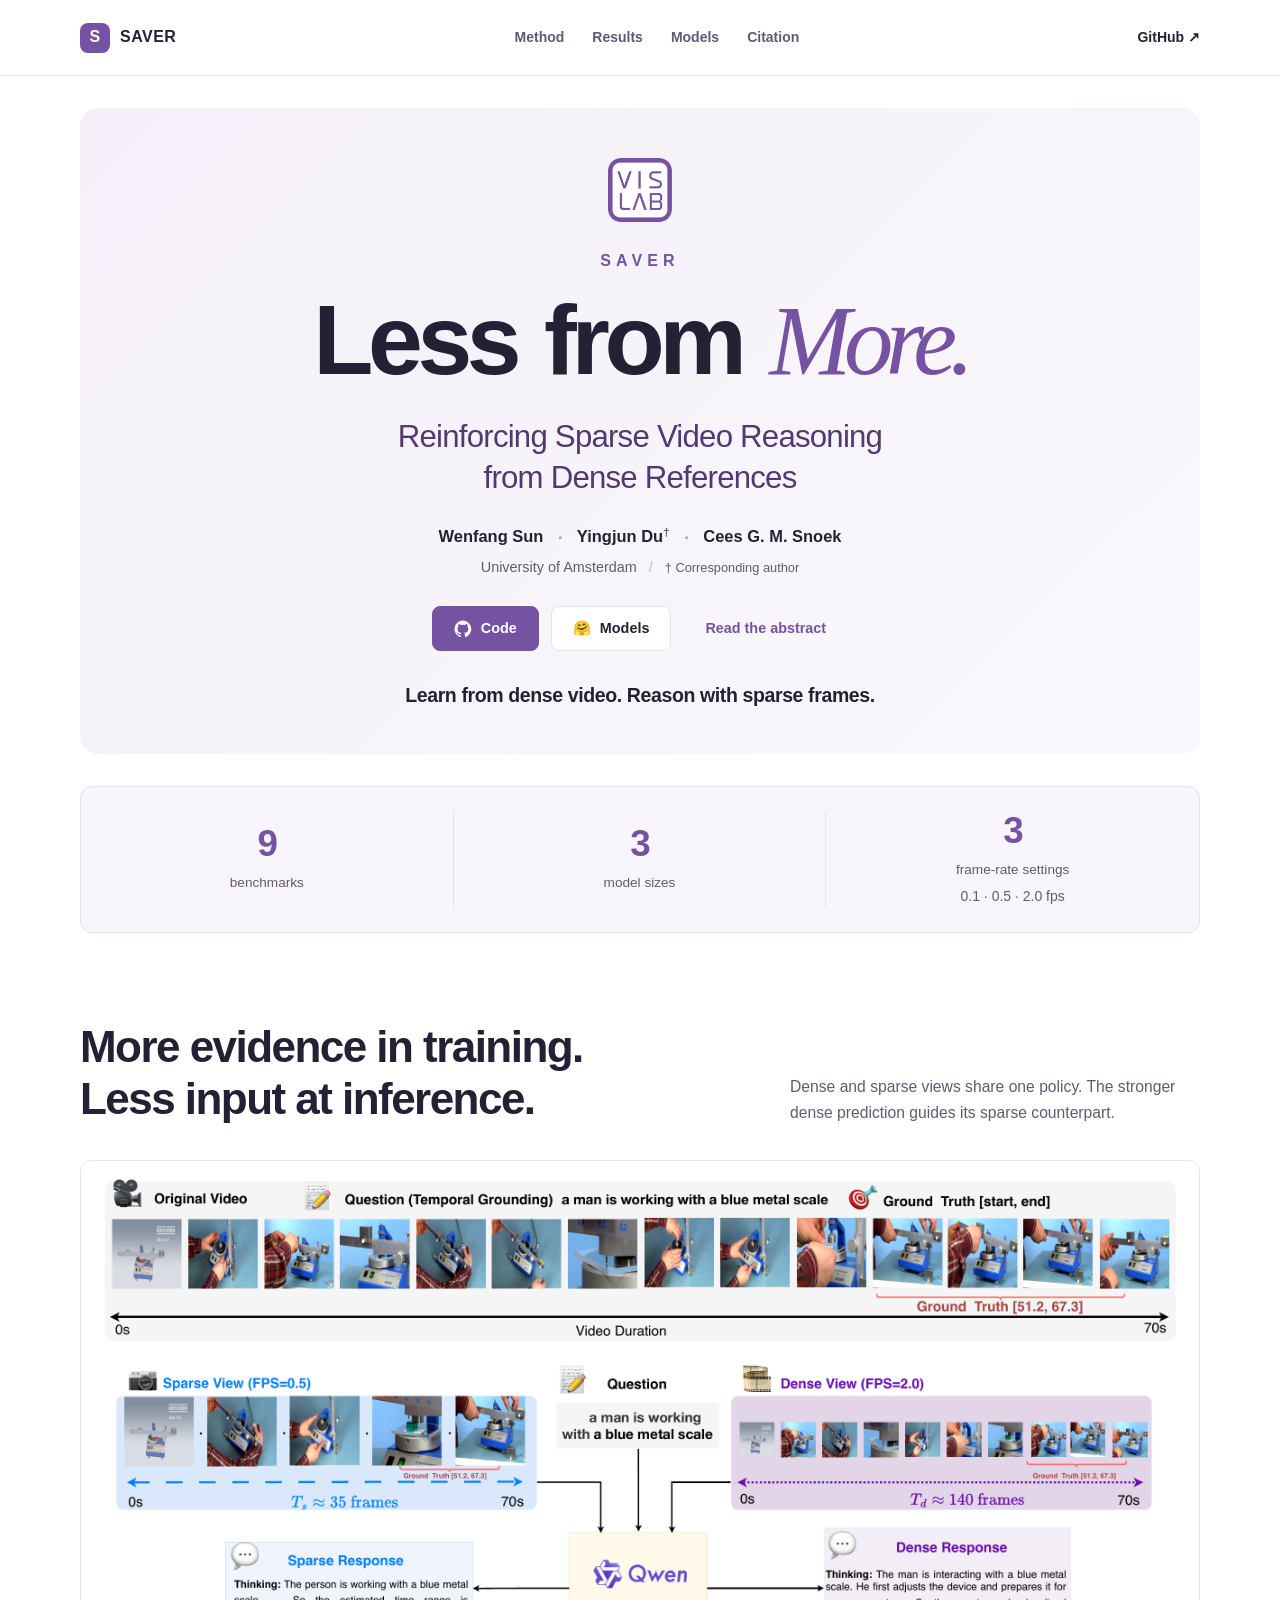
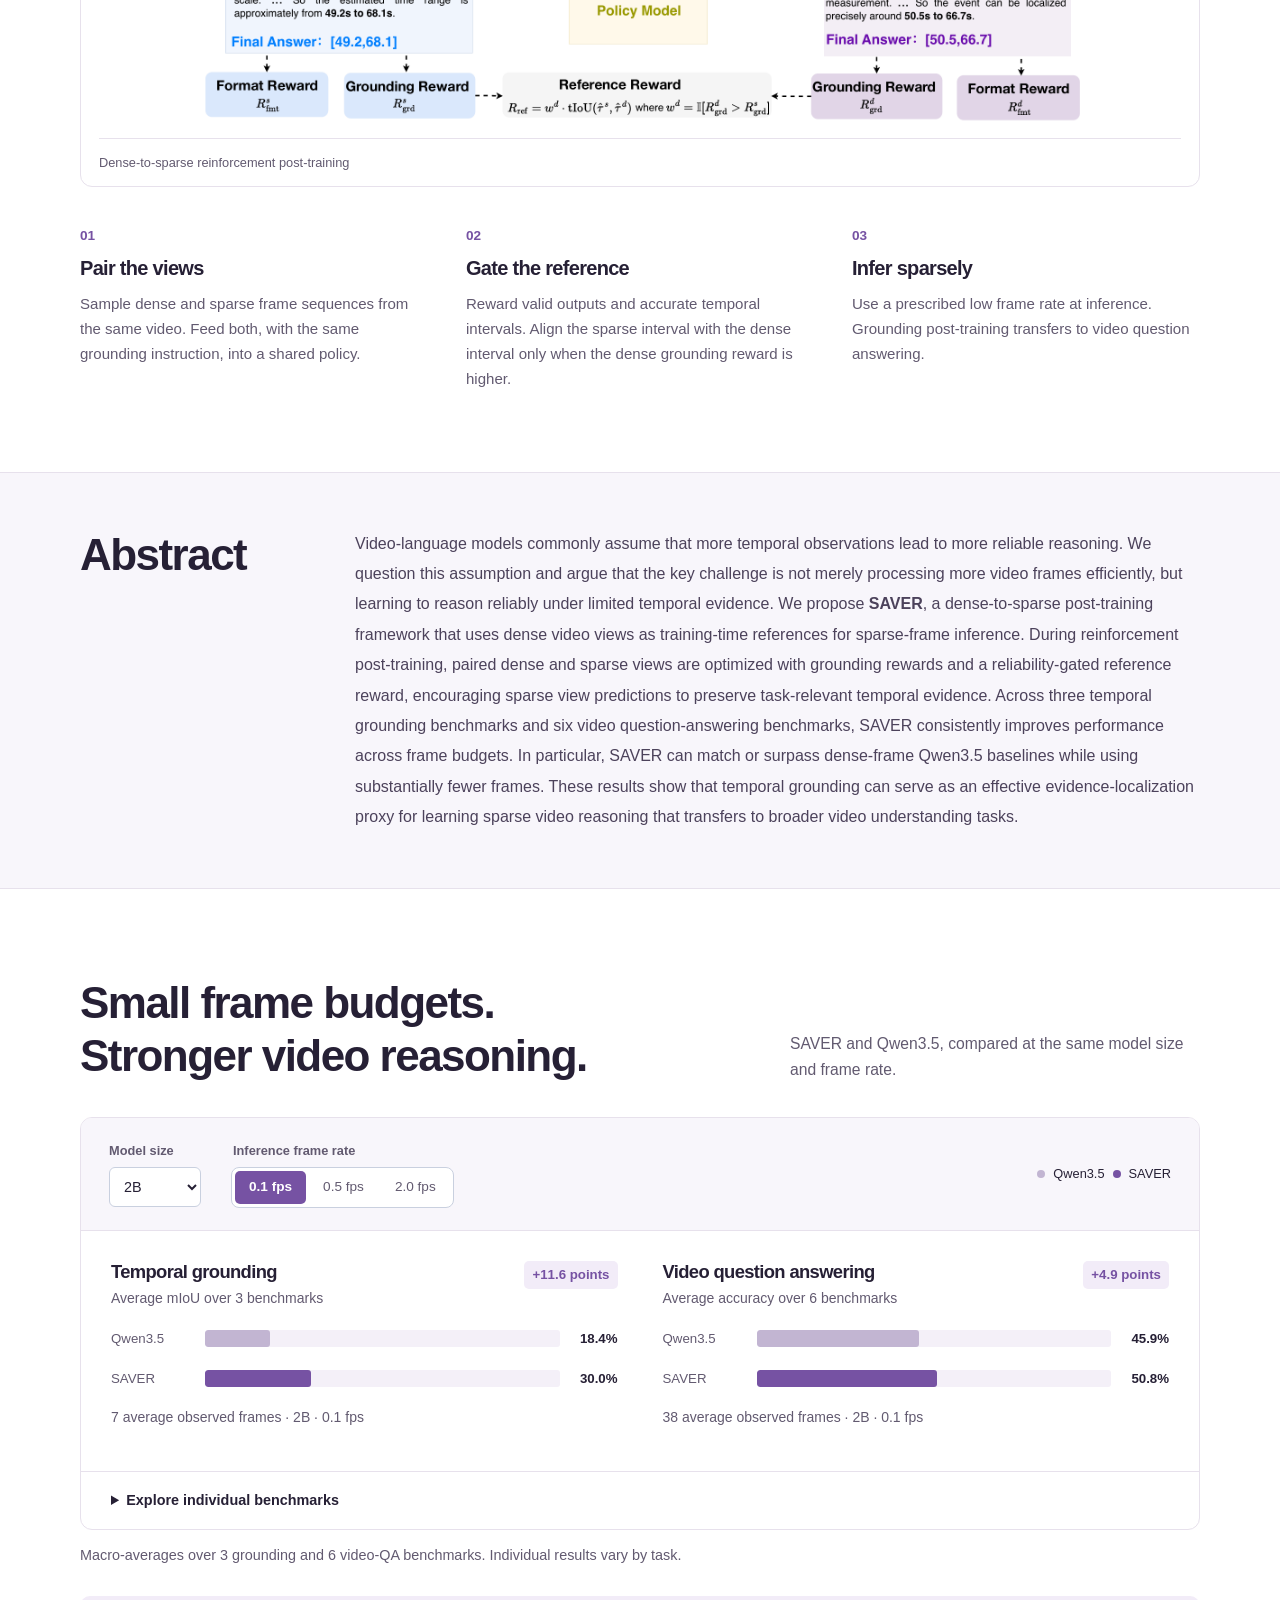
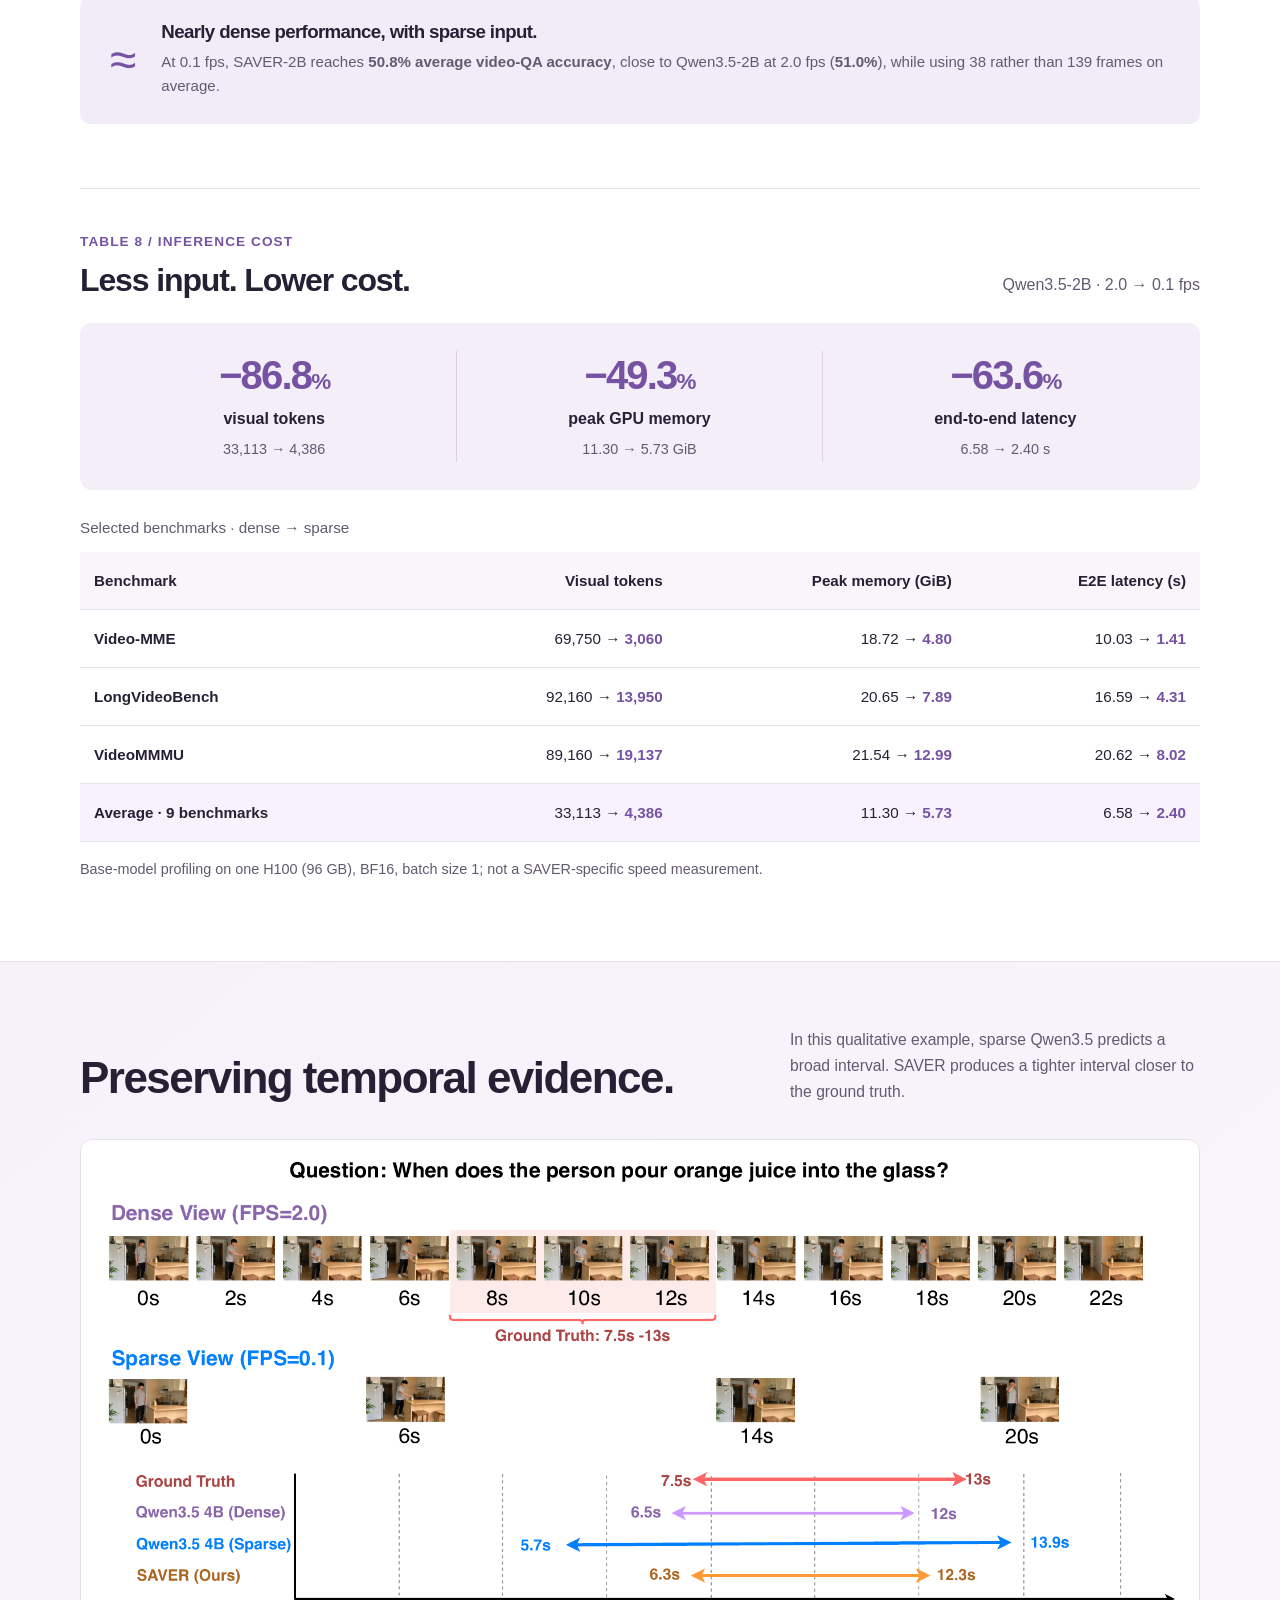
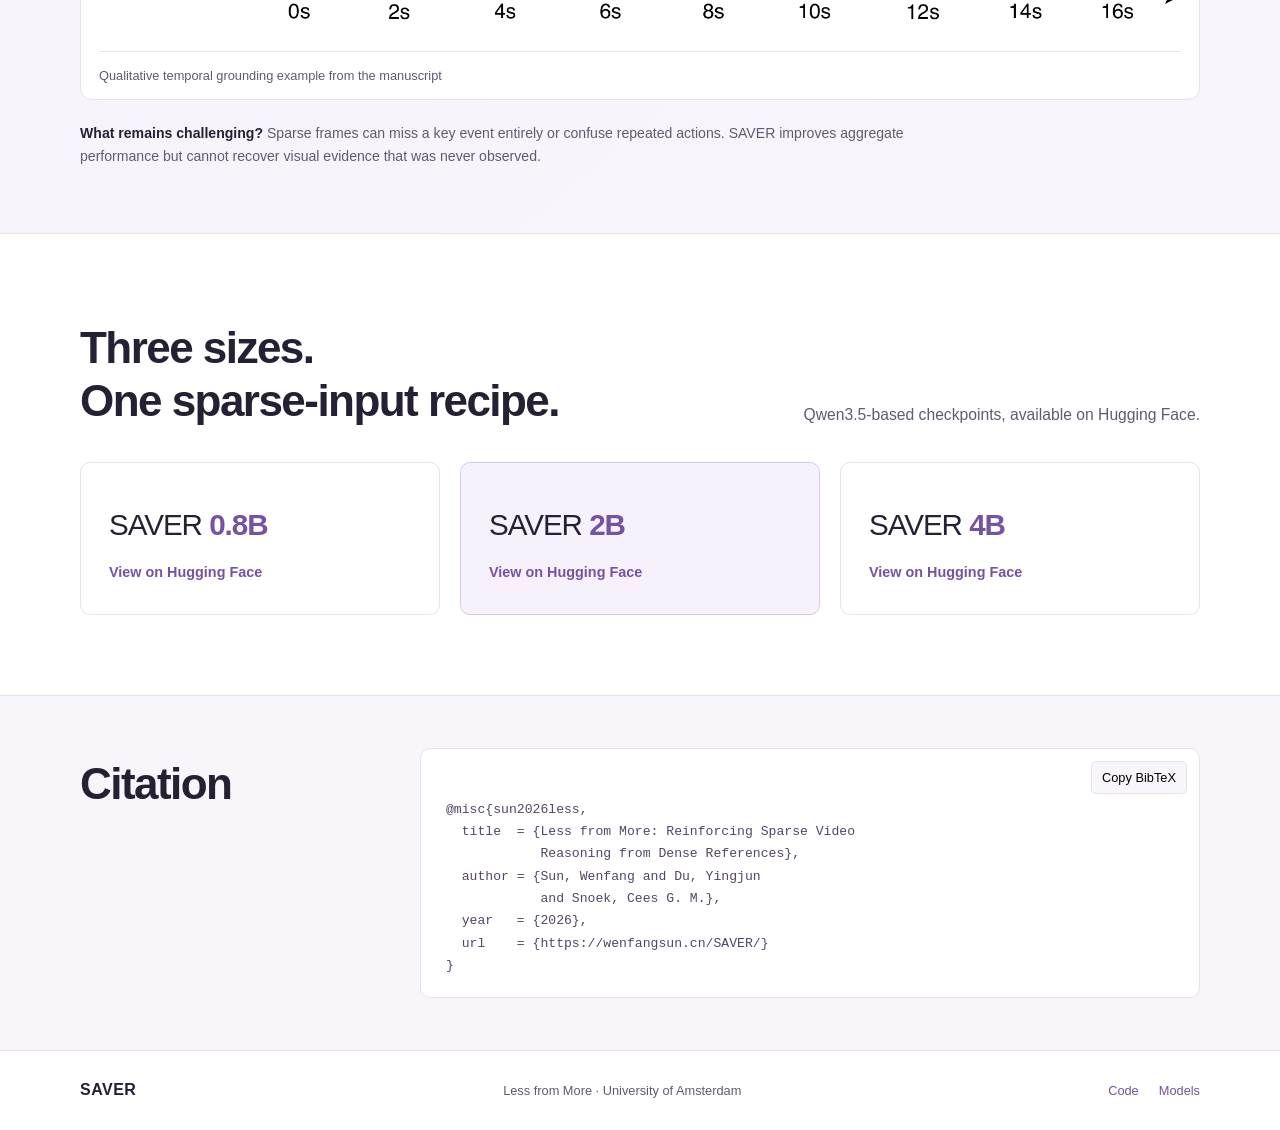
==== docs/site/index.html @ 0ecfb457 "docs: add VIS Lab branding and clarify evaluation settings" ====
<!doctype html>
<html lang="en">
<head>
  <meta charset="utf-8">
  <meta name="viewport" content="width=device-width, initial-scale=1">
  <meta name="theme-color" content="#7652A3">
  <meta name="description" content="SAVER: Less from More. Reinforcing sparse video reasoning from dense references.">
  <meta property="og:title" content="SAVER · Less from More">
  <meta property="og:description" content="Reinforcing Sparse Video Reasoning from Dense References. A research project from the University of Amsterdam.">
  <meta property="og:type" content="website">
  <link rel="canonical" href="https://wenfangsun.cn/SAVER/">
  <link rel="icon" type="image/svg+xml" href="assets/favicon.svg?v=purple">
  <link rel="stylesheet" href="style.css?v=vislab">
  <title>SAVER · Less from More</title>
  <script src="app.js" defer></script>
</head>
<body>
<a class="skip-link" href="#main">Skip to content</a>
<header class="site-header">
  <a class="wordmark" href="#" aria-label="SAVER home"><span class="brand-symbol" aria-hidden="true">S</span>SAVER</a>
  <nav aria-label="Main navigation"><a href="#method">Method</a><a href="#results">Results</a><a href="#models">Models</a><a href="#citation">Citation</a></nav>
  <a class="header-code" href="https://github.com/lmsdss/SAVER">GitHub <span aria-hidden="true">↗</span></a>
</header>
<main id="main">
  <section class="hero container" aria-labelledby="title">
    <a class="lab-logo" href="https://ivi.fnwi.uva.nl/vislab/" aria-label="VIS Lab website"><img src="assets/vislab-logo.png" alt="VIS Lab" width="500" height="500"></a>
    <p class="project-name">SAVER</p>
    <h1 id="title">Less from <em>More.</em></h1>
    <p class="paper-title">Reinforcing Sparse Video Reasoning<br class="desktop-break"> from Dense References</p>
    <p class="authors">Wenfang Sun <span>·</span> Yingjun Du<sup>†</sup> <span>·</span> Cees G. M. Snoek</p>
    <p class="affiliation">University of Amsterdam <span> / </span> <small>† Corresponding author</small></p>
    <div class="hero-actions"><a class="button primary" href="https://github.com/lmsdss/SAVER"><svg viewBox="0 0 24 24" aria-hidden="true"><path d="M12 .8a11.3 11.3 0 0 0-3.6 22c.6.1.8-.3.8-.5v-2c-3.3.7-4-1.4-4-1.4-.5-1.3-1.3-1.6-1.3-1.6-1.1-.8.1-.8.1-.8 1.2.1 1.8 1.2 1.8 1.2 1.1 1.8 2.8 1.3 3.5 1 .1-.8.4-1.3.7-1.6-2.6-.3-5.4-1.3-5.4-5.6 0-1.2.4-2.2 1.2-3-.1-.3-.5-1.5.1-3 0 0 1-.3 3.1 1.2a10.8 10.8 0 0 1 5.7 0C16.8 5.2 17.8 5.5 17.8 5.5c.6 1.5.2 2.7.1 3 .8.8 1.2 1.8 1.2 3 0 4.3-2.8 5.3-5.4 5.6.4.4.8 1.1.8 2.2v3c0 .3.2.6.8.5A11.3 11.3 0 0 0 12 .8Z"/></svg>Code</a><a class="button" href="https://huggingface.co/collections/lmsdss/saver-less-from-more"><span aria-hidden="true">🤗</span> Models</a><a class="button quiet" href="#abstract">Read the abstract</a></div>
    <p class="hero-summary">Learn from dense video. Reason with sparse frames.</p>

  </section>
  <section class="facts container" aria-label="Research at a glance">
    <div><strong>9</strong><p>benchmarks</p></div><div><strong>3</strong><p>model sizes</p></div><div><strong>3</strong><p>frame-rate settings</p><span class="setting-rates">0.1 · 0.5 · 2.0 fps</span></div>
  </section>
  <section id="method" class="section container">
    <div class="section-heading"><div><h2>More evidence in training.<br>Less input at inference.</h2></div><p class="section-intro">Dense and sparse views share one policy. The stronger dense prediction guides its sparse counterpart.</p></div>
    <figure class="framework figure-panel"><a href="assets/framework.png" target="_blank" rel="noopener" aria-label="Open full-resolution SAVER framework"><img src="assets/framework.png" width="2400" height="1208" alt="SAVER framework with paired sparse and dense video views, a shared Qwen policy, and format, grounding, and reliability-gated reference rewards." fetchpriority="high"></a><figcaption><span>Dense-to-sparse reinforcement post-training</span></figcaption></figure>
    <div class="method-steps"><article><span class="step-number">01</span><h3>Pair the views</h3><p>Sample dense and sparse frame sequences from the same video. Feed both, with the same grounding instruction, into a shared policy.</p></article><article><span class="step-number">02</span><h3>Gate the reference</h3><p>Reward valid outputs and accurate temporal intervals. Align the sparse interval with the dense interval only when the dense grounding reward is higher.</p></article><article><span class="step-number">03</span><h3>Infer sparsely</h3><p>Use a prescribed low frame rate at inference. Grounding post-training transfers to video question answering.</p></article></div>
  </section>
  <section id="abstract" class="abstract-band"><div class="container abstract-grid"><div><h2>Abstract</h2></div><p>Video-language models commonly assume that more temporal observations lead to more reliable reasoning. We question this assumption and argue that the key challenge is not merely processing more video frames efficiently, but learning to reason reliably under limited temporal evidence. We propose <strong>SAVER</strong>, a dense-to-sparse post-training framework that uses dense video views as training-time references for sparse-frame inference. During reinforcement post-training, paired dense and sparse views are optimized with grounding rewards and a reliability-gated reference reward, encouraging sparse view predictions to preserve task-relevant temporal evidence. Across three temporal grounding benchmarks and six video question-answering benchmarks, SAVER consistently improves performance across frame budgets. In particular, SAVER can match or surpass dense-frame Qwen3.5 baselines while using substantially fewer frames. These results show that temporal grounding can serve as an effective evidence-localization proxy for learning sparse video reasoning that transfers to broader video understanding tasks.</p></div></section>
  <section id="results" class="section container">
    <div class="section-heading"><div><h2>Small frame budgets.<br>Stronger video reasoning.</h2></div><p class="section-intro">SAVER and Qwen3.5, compared at the same model size and frame rate.</p></div>
    <div class="results-panel"><div class="results-controls"><div class="field"><label for="model-size">Model size</label><select id="model-size"><option>0.8B</option><option selected>2B</option><option>4B</option></select></div><fieldset><legend>Inference frame rate</legend><div class="segmented"><button type="button" data-fps="0.1" aria-pressed="true">0.1 fps</button><button type="button" data-fps="0.5" aria-pressed="false">0.5 fps</button><button type="button" data-fps="2" aria-pressed="false">2.0 fps</button></div></fieldset><p class="legend"><span class="dot baseline"></span> Qwen3.5 <span class="dot saver"></span> SAVER</p></div>
    <div id="result-summary" aria-live="polite" aria-atomic="true"><p class="loading">Loading benchmark results…</p></div>
    <noscript><p class="noscript">For 2B at 0.1 fps, SAVER reaches 30.0% average grounding mIoU versus Qwen3.5’s 18.4%, and 50.8% average QA accuracy versus 45.9%. Enable JavaScript to explore all model sizes and frame rates, or <a href="results.json">download the complete result data</a>.</p></noscript>
    <details class="benchmark-details"><summary>Explore individual benchmarks</summary><div id="benchmark-tables"></div></details></div>
    <p class="results-note">Macro-averages over 3 grounding and 6 video-QA benchmarks. Individual results vary by task.</p>
    <div class="takeaway"><span class="takeaway-mark" aria-hidden="true">≈</span><div><h3>Nearly dense performance, with sparse input.</h3><p>At 0.1 fps, SAVER-2B reaches <strong>50.8% average video-QA accuracy</strong>, close to Qwen3.5-2B at 2.0 fps (<strong>51.0%</strong>), while using 38 rather than 139 frames on average.</p></div></div>

    <section class="efficiency" aria-labelledby="efficiency-title">
      <div class="efficiency-heading"><div><p class="eyebrow">TABLE 8 / INFERENCE COST</p><h3 id="efficiency-title">Less input. Lower cost.</h3></div><p>Qwen3.5-2B · 2.0 → 0.1 fps</p></div>
      <div class="efficiency-metrics"><div><strong>−86.8<span>%</span></strong><p>visual tokens</p><span>33,113 → 4,386</span></div><div><strong>−49.3<span>%</span></strong><p>peak GPU memory</p><span>11.30 → 5.73 GiB</span></div><div><strong>−63.6<span>%</span></strong><p>end-to-end latency</p><span>6.58 → 2.40 s</span></div></div>
      <div class="table-scroll" tabindex="0" role="region" aria-label="Selected efficiency results from Table 8"><table class="efficiency-table"><caption>Selected benchmarks · dense → sparse</caption><thead><tr><th scope="col">Benchmark</th><th scope="col">Visual tokens</th><th scope="col">Peak memory (GiB)</th><th scope="col">E2E latency (s)</th></tr></thead><tbody>
        <tr><th scope="row">Video-MME</th><td>69,750 → <strong>3,060</strong></td><td>18.72 → <strong>4.80</strong></td><td>10.03 → <strong>1.41</strong></td></tr>
        <tr><th scope="row">LongVideoBench</th><td>92,160 → <strong>13,950</strong></td><td>20.65 → <strong>7.89</strong></td><td>16.59 → <strong>4.31</strong></td></tr>
        <tr><th scope="row">VideoMMMU</th><td>89,160 → <strong>19,137</strong></td><td>21.54 → <strong>12.99</strong></td><td>20.62 → <strong>8.02</strong></td></tr>
        <tr class="average"><th scope="row">Average · 9 benchmarks</th><td>33,113 → <strong>4,386</strong></td><td>11.30 → <strong>5.73</strong></td><td>6.58 → <strong>2.40</strong></td></tr>
      </tbody></table></div>
      <p class="efficiency-note">Base-model profiling on one H100 (96 GB), BF16, batch size 1; not a SAVER-specific speed measurement.</p>
    </section>
  </section>
  <section id="examples" class="example-band"><div class="container"><div class="section-heading"><div><h2>Preserving temporal evidence.</h2></div><p class="section-intro">In this qualitative example, sparse Qwen3.5 predicts a broad interval. SAVER produces a tighter interval closer to the ground truth.</p></div><figure class="figure-panel"><a href="assets/grounding-example.png" target="_blank" rel="noopener" aria-label="Open full-resolution temporal grounding example"><img src="assets/grounding-example.png" width="1900" height="841" loading="lazy" alt="Pouring orange juice example: ground truth 7.5 to 13 seconds, sparse Qwen3.5 prediction 5.7 to 13.9 seconds, SAVER prediction 6.3 to 12.3 seconds."></a><figcaption><span>Qualitative temporal grounding example from the manuscript</span></figcaption></figure><p class="limitations"><strong>What remains challenging?</strong> Sparse frames can miss a key event entirely or confuse repeated actions. SAVER improves aggregate performance but cannot recover visual evidence that was never observed.</p></div></section>
  <section id="models" class="section container"><div class="section-heading"><div><h2>Three sizes.<br>One sparse-input recipe.</h2></div><p class="section-intro">Qwen3.5-based checkpoints, available on Hugging Face.</p></div><div class="model-grid"><a href="https://huggingface.co/lmsdss/SAVER-0.8B" class="model-card"><h3>SAVER <strong>0.8B</strong></h3><span class="model-link">View on Hugging Face</span></a><a href="https://huggingface.co/lmsdss/SAVER-2B" class="model-card featured"><h3>SAVER <strong>2B</strong></h3><span class="model-link">View on Hugging Face</span></a><a href="https://huggingface.co/lmsdss/SAVER-4B" class="model-card"><h3>SAVER <strong>4B</strong></h3><span class="model-link">View on Hugging Face</span></a></div></section>
  <section id="citation" class="citation-band"><div class="container citation-grid"><div><h2>Citation</h2></div><div class="citation-code"><button id="copy-citation" type="button">Copy BibTeX</button><pre><code id="bibtex">@misc{sun2026less,
  title  = {Less from More: Reinforcing Sparse Video
            Reasoning from Dense References},
  author = {Sun, Wenfang and Du, Yingjun
            and Snoek, Cees G. M.},
  year   = {2026},
  url    = {https://wenfangsun.cn/SAVER/}
}</code></pre><p id="copy-status" role="status"></p></div></div></section>
</main>
<footer class="container"><a class="wordmark" href="#">SAVER</a><p>Less from More · University of Amsterdam</p><div><a href="https://github.com/lmsdss/SAVER">Code</a><a href="https://huggingface.co/collections/lmsdss/saver-less-from-more">Models</a></div></footer>
</body>
</html>
---- docs/site/style.css ----
:root{--ink:#262035;--muted:#625a70;--blue:#7652A3;--purple:#7652A3;--line:#e7e1ec;--soft:#f8f6fb;--max:1120px}*{box-sizing:border-box}html{scroll-behavior:smooth;scroll-padding-top:88px}body{margin:0;color:var(--ink);background:#fff;font-family:Inter,-apple-system,BlinkMacSystemFont,"Segoe UI",sans-serif;font-size:16px;line-height:1.65}a{color:var(--blue);text-decoration:none}a:hover{text-decoration:underline}button,select{font:inherit}button,a,select{-webkit-tap-highlight-color:transparent}:focus-visible{outline:3px solid var(--purple);outline-offset:5px}img{max-width:100%;height:auto;display:block}h1,h2,h3,p,figure{margin:0}h1,h2,h3{line-height:1.15;letter-spacing:-.035em}.container{width:min(var(--max),calc(100% - 64px));margin-inline:auto}.skip-link{position:fixed;top:-100px;left:20px;background:white;padding:10px;z-index:100}.skip-link:focus{top:10px}.site-header{height:76px;position:sticky;top:0;z-index:10;border-bottom:1px solid var(--line);background:#fffffff2;backdrop-filter:blur(16px);display:flex;align-items:center;justify-content:space-between;padding:0 max(32px,calc((100vw - var(--max))/2))}.wordmark{display:flex;gap:10px;align-items:center;font-weight:800;letter-spacing:.03em;color:var(--ink)}.brand-symbol{display:grid;place-items:center;width:30px;height:30px;color:white;background:var(--blue);border-radius:8px;font-weight:700}.site-header nav{display:flex;gap:28px}.site-header nav a,.header-code{color:var(--muted);font-size:.875rem;font-weight:600}.header-code{color:var(--ink)}.hero{text-align:center;padding-top:64px;padding-bottom:44px}.eyebrow{font-size:.75rem;letter-spacing:.12em;font-weight:700;color:var(--blue)}.mini-film{margin-right:6px}.project-name{font-size:1rem;letter-spacing:.32em;font-weight:750;color:var(--blue);margin-top:29px;margin-bottom:9px}.hero h1{font-size:clamp(3.5rem,7.7vw,6.75rem);font-weight:650;letter-spacing:-.055em;word-spacing:.06em}.hero h1 em{font-family:Georgia,"Times New Roman",serif;font-weight:400;color:var(--blue);letter-spacing:-.075em}.paper-title{font-size:clamp(1.3rem,2.6vw,1.95rem);font-weight:500;line-height:1.3;letter-spacing:-.025em;margin-top:20px}.authors{margin-top:25px;font-size:1.03rem;font-weight:550}.authors span{padding:0 10px;color:#98a1b3}.authors sup{color:var(--muted);font-size:.7em}.affiliation{color:var(--muted);font-size:.9rem;margin-top:5px}.affiliation span{margin:0 8px;color:#b8bfce}.affiliation small{font-size:.8rem}.hero-actions{display:flex;justify-content:center;gap:12px;flex-wrap:wrap;margin:26px 0 28px}.button{display:inline-flex;align-items:center;gap:9px;padding:10px 21px;border:1px solid var(--line);border-radius:8px;color:var(--ink);font-weight:600;font-size:.9rem;background:white;transition:transform .15s,box-shadow .15s}.button:hover{transform:translateY(-2px);text-decoration:none;box-shadow:0 6px 16px #19264712}.button.primary{background:var(--ink);border-color:var(--ink);color:white}.button svg{width:18px;height:18px;fill:currentColor}.button.quiet{border-color:transparent;color:var(--blue);background:var(--soft)}.hero-summary{font-size:1.22rem;font-weight:650;letter-spacing:-.02em}.hero-description{color:var(--muted);font-size:.98rem;margin-top:7px}.facts{display:grid;grid-template-columns:repeat(3,1fr);border:1px solid var(--line);border-radius:12px;overflow:hidden;background:linear-gradient(105deg,#f8f5fc,#f8f5fc);padding:24px 0}.facts>div{text-align:center;border-right:1px solid var(--line);padding:0 14px}.facts>div:last-child{border:0}.facts strong{font-size:2.3rem;letter-spacing:-.05em;line-height:1.1;font-weight:650;color:var(--blue)}.facts strong span{font-size:1.4rem}.facts p{color:var(--muted);font-size:.85rem;margin-top:8px}.fact-note{font-size:.9rem;color:var(--muted);line-height:1.6;margin-top:12px}.section{padding-top:88px;padding-bottom:80px}.section-heading{display:flex;justify-content:space-between;align-items:flex-end;gap:55px;margin-bottom:34px}h2{font-size:clamp(1.9rem,3.5vw,2.75rem);font-weight:600;line-height:1.2}.section-heading h2{margin-top:0}.section-intro{max-width:410px;color:var(--muted);font-size:.98rem}.figure-panel{border:1px solid var(--line);border-radius:12px;overflow:hidden;background:white;padding:18px 18px 0}.figure-panel>a{display:block}.figure-panel figcaption{border-top:1px solid var(--line);padding:13px 0;color:var(--muted);font-size:.8rem;display:flex;justify-content:space-between;gap:16px;margin-top:14px}.figure-hint{white-space:nowrap;color:var(--blue)}.method-steps{display:grid;grid-template-columns:repeat(3,1fr);gap:38px;margin-top:35px}.step-number{font-size:.85rem;color:var(--blue);font-weight:650}.method-steps h3{font-size:1.25rem;margin:9px 0 12px;font-weight:600}.method-steps p{font-size:.94rem;color:var(--muted)}.abstract-band{background:var(--soft);padding:56px 0;border-block:1px solid var(--line)}.abstract-grid{display:grid;grid-template-columns:230px 1fr;gap:45px}.abstract-grid h2{margin-top:0}.abstract-grid>p{color:#4c425b;font-size:1rem;line-height:1.9}.results-panel{border:1px solid var(--line);border-radius:12px;background:white;overflow:hidden}.results-controls{display:flex;align-items:center;gap:30px;flex-wrap:wrap;padding:22px 28px;background:var(--soft);border-bottom:1px solid var(--line)}.field{display:flex;flex-direction:column;gap:6px}.field label,legend{font-size:.8rem;font-weight:650;color:var(--muted)}select{border:1px solid #c9d0df;color:var(--ink);border-radius:6px;background:white;padding:5px 30px 5px 10px;font-size:.9rem;min-height:40px}fieldset{border:0;padding:0;margin:0}legend{margin-bottom:6px}.segmented{display:flex;background:white;padding:3px;border:1px solid #c9d0df;border-radius:8px;gap:3px}.segmented button{border:0;border-radius:5px;background:transparent;color:var(--muted);padding:5px 14px;min-height:32px;font-size:.85rem;cursor:pointer;white-space:nowrap}.segmented button[aria-pressed=true]{background:var(--blue);color:white;font-weight:650}.legend{margin-left:auto;font-size:.8rem;display:flex;align-items:center;gap:8px}.dot{width:8px;height:8px;border-radius:50%;display:inline-block}.baseline{background:#c2b5d2}.saver{background:var(--blue)}#result-summary{padding:30px;min-height:240px}.summary-grid{display:grid;grid-template-columns:1fr 1fr;gap:45px}.metric-top{display:flex;align-items:flex-start;justify-content:space-between;gap:15px}.metric-top h3{font-size:1.15rem;font-weight:650}.metric-subtitle{font-size:.8rem;color:var(--muted);margin-top:5px}.gain{color:var(--blue);font-size:.83rem;font-weight:650;white-space:nowrap;background:#f2ecf8;border-radius:5px;padding:3px 8px}.bar-item{display:grid;grid-template-columns:82px 1fr 46px;gap:12px;align-items:center;margin-top:18px;font-size:.83rem}.bar-label{color:var(--muted)}.bar-value{font-weight:650;font-variant-numeric:tabular-nums;text-align:right}.bar-track{height:17px;background:#f4f0f8;overflow:hidden;border-radius:3px}.bar-fill{height:100%;background:#c2b5d2;border-radius:3px;transition:width .25s}.bar-fill.saver{background:var(--blue)}.frame-meta{font-size:.8rem;color:var(--muted);margin-top:16px}.benchmark-details{border-top:1px solid var(--line)}summary{cursor:pointer;padding:17px 30px;font-size:.9rem;font-weight:600;color:var(--ink)}#benchmark-tables{padding:0 30px 25px}.table-scroll{overflow-x:auto;margin-top:8px}.benchmark-table{border-collapse:collapse;width:100%;font-size:.85rem;font-variant-numeric:tabular-nums;min-width:480px}.benchmark-table caption{text-align:left;font-weight:650;padding:10px 0}.benchmark-table th{font-weight:600;background:var(--soft);text-align:right}.benchmark-table td,.benchmark-table th{padding:10px 12px;border-bottom:1px solid var(--line);white-space:nowrap}.benchmark-table td{text-align:right}.benchmark-table td:first-child,.benchmark-table th:first-child{text-align:left}.benchmark-table .ours{color:var(--blue);font-weight:650}.negative{color:#95583f}.results-note{font-size:.9rem;color:var(--muted);margin-top:14px}.takeaway{display:flex;align-items:center;gap:25px;margin-top:28px;background:#f2ecf8;padding:25px 30px;border-radius:10px}.takeaway-mark{color:var(--blue);font-size:3rem;line-height:1}.takeaway h3{font-size:1.17rem;font-weight:650}.takeaway p{margin-top:7px;color:var(--muted);font-size:.94rem}.example-band{background:linear-gradient(140deg,#f6f2fa,#f8f5fc);padding:65px 0;border-block:1px solid var(--line)}.limitations{color:var(--muted);font-size:.88rem;margin-top:22px;max-width:870px}.limitations strong{color:var(--ink)}.model-grid{display:grid;grid-template-columns:repeat(3,1fr);gap:20px}.model-card{border:1px solid var(--line);border-radius:10px;padding:28px;color:var(--ink);transition:border-color .15s,transform .15s}.model-card:hover{border-color:var(--blue);transform:translateY(-3px);text-decoration:none}.model-card.featured{background:#f6f1fb;border-color:#d8c9ea}.model-label{font-size:.7rem;letter-spacing:.12em;color:var(--muted);font-weight:650}.model-card h3{font-size:1.85rem;line-height:1.5;font-weight:450;margin:12px 0}.model-card strong{color:var(--blue);font-weight:600}.model-link{font-size:.85rem;color:var(--blue);font-weight:600}.quickstart{display:grid;grid-template-columns:1fr 1.4fr;gap:35px;padding-top:35px;margin-top:35px;border-top:1px solid var(--line);align-items:center}.quickstart h3{font-size:1.2rem;font-weight:650}.quickstart p,.quickstart a{font-size:.88rem}.quickstart p{color:var(--muted);margin:10px 0}.quickstart pre{background:var(--ink);color:#efe6fa;padding:25px;border-radius:8px;margin:0;overflow-x:auto;max-width:100%;font-size:.85rem}pre{font-family:ui-monospace,SFMono-Regular,Consolas,monospace;line-height:1.7}.release-note{font-size:.8rem;color:var(--muted);margin-top:20px}.citation-band{padding:52px 0;background:var(--soft);border-block:1px solid var(--line)}.citation-grid{display:grid;grid-template-columns:300px 1fr;gap:40px}.citation-grid h2{margin-top:10px}.citation-grid>div>p{color:var(--muted);font-size:.85rem;margin-top:12px}.citation-code{position:relative;min-width:0;background:white;border:1px solid var(--line);border-radius:10px}.citation-code pre{padding:50px 25px 20px;margin:0;overflow-x:auto;font-size:.82rem;color:#544567}.citation-code button{position:absolute;top:12px;right:12px;border:1px solid var(--line);border-radius:5px;background:var(--soft);padding:5px 10px;font-size:.8rem;cursor:pointer}.citation-code #copy-status{font-size:.8rem;color:var(--blue);padding:0 25px;min-height:0;margin:0}.citation-code #copy-status:not(:empty){padding-bottom:12px}footer{display:flex;align-items:center;justify-content:space-between;gap:20px;padding-top:26px;padding-bottom:26px}footer p,footer div{font-size:.8rem;color:var(--muted)}footer div{display:flex;gap:20px}.loading,.noscript{padding:20px;color:var(--muted)}
@media(max-width:850px){.site-header nav{gap:16px}.section-heading{gap:30px}.section-intro{max-width:330px}.abstract-grid{grid-template-columns:160px 1fr;gap:25px}.citation-grid{grid-template-columns:220px 1fr;gap:25px}.legend{margin-left:0}.quickstart{grid-template-columns:1fr}.model-card{padding:20px}.model-card h3{font-size:1.5rem}}
@media(max-width:620px){html{scroll-padding-top:95px}.container{width:calc(100% - 36px)}.site-header{height:auto;min-height:80px;padding:12px 18px;flex-wrap:wrap;gap:10px}.site-header nav{order:3;width:100%;justify-content:center;gap:25px}.site-header nav a{font-size:.8rem}.brand-symbol{width:25px;height:25px}.hero{padding-top:36px;padding-bottom:30px}.hero .eyebrow{font-size:.65rem;letter-spacing:.09em}.project-name{margin-top:23px}.paper-title{font-size:1.3rem}.authors{font-size:.9rem;line-height:1.9;margin-top:20px}.authors span{padding:0 3px}.affiliation{font-size:.8rem}.affiliation small{font-size:.72rem}.hero-actions{gap:7px}.button{padding:9px 14px;font-size:.83rem}.hero-summary{font-size:1.08rem}.hero-description{font-size:.88rem}.desktop-break{display:none}.facts{grid-template-columns:repeat(3,1fr);padding:0}.facts>div{padding:20px 5px}.facts>div:last-child{border-right:0}.facts strong{font-size:2rem}.facts p{font-size:.8rem;line-height:1.4}.fact-note{font-size:.85rem}.section{padding-top:54px;padding-bottom:50px}.section-heading{display:block;margin-bottom:24px}.section-intro{margin-top:18px;max-width:100%;font-size:.93rem}.method-steps{grid-template-columns:1fr;gap:24px}.method-steps article{padding-bottom:22px;border-bottom:1px solid var(--line)}.method-steps article:last-child{border:0;padding-bottom:0}.figure-panel{padding:8px 8px 0;border-radius:8px}.figure-panel figcaption{font-size:.7rem;gap:8px;padding:10px 0}.figure-hint{display:none}.abstract-band{padding:35px 0}.abstract-grid,.citation-grid{grid-template-columns:1fr;gap:22px}.abstract-grid>p{font-size:.95rem;line-height:1.85}.results-controls{padding:18px;gap:15px}.legend{width:100%;margin-top:5px}.segmented button{padding-inline:10px}#result-summary{padding:22px 18px}.summary-grid{grid-template-columns:1fr;gap:32px}.metric-top h3{font-size:1.06rem}.metric-top{gap:8px}.gain{font-size:.73rem}.bar-item{grid-template-columns:75px 1fr 42px;gap:8px}.benchmark-details summary{padding:16px 18px}#benchmark-tables{padding:0 18px 20px}.takeaway{padding:20px;gap:16px;align-items:flex-start}.takeaway-mark{font-size:2rem}.takeaway h3{font-size:1.1rem}.takeaway p{font-size:.88rem}.example-band{padding:45px 0}.model-grid{grid-template-columns:1fr;gap:12px}.model-card{padding:22px}.model-card h3{margin:8px 0}.quickstart{gap:20px;margin-top:25px;padding-top:25px}.quickstart pre{font-size:.75rem;padding:18px}.citation-band{padding:35px 0}.citation-code pre{font-size:.72rem;padding-inline:16px}footer{flex-wrap:wrap;gap:14px}footer p{order:3;width:100%;font-size:.75rem}.eyebrow{font-size:.72rem}}
@media(prefers-reduced-motion:reduce){html{scroll-behavior:auto}*,*::before,*::after{transition:none!important}}

/* Match the manuscript title template: accent #7652A3, pale purple surfaces. */
.hero{background:linear-gradient(135deg,#f4eff8,#faf8fc);border-radius:18px;margin-top:32px;padding:50px 28px 42px}.hero h1 em{color:var(--blue)}.hero .paper-title{color:#533971}.hero-actions .primary{background:var(--blue);border-color:var(--blue)}.facts{margin-top:32px}.section-heading .eyebrow:empty{display:none}.section-heading h2{margin-top:0}.efficiency{margin-top:64px;padding-top:42px;border-top:1px solid var(--line)}.efficiency-heading{display:flex;align-items:flex-end;justify-content:space-between;gap:20px;margin-bottom:25px}.efficiency-heading h3{font-size:2rem;font-weight:600;margin-top:8px}.efficiency-heading>p{color:var(--muted);font-size:1rem}.efficiency .eyebrow{font-size:.85rem;letter-spacing:.08em}.efficiency-metrics{display:grid;grid-template-columns:repeat(3,1fr);background:#f4eef9;border-radius:12px;padding:28px 12px;margin-bottom:25px}.efficiency-metrics>div{text-align:center;border-right:1px solid #ddd1e9}.efficiency-metrics>div:last-child{border:0}.efficiency-metrics strong{color:var(--blue);font-size:2.5rem;letter-spacing:-.045em;line-height:1.2}.efficiency-metrics strong span{font-size:1.4rem}.efficiency-metrics p{font-size:1rem;font-weight:600;margin-top:7px}.efficiency-metrics>div>span{font-size:.9rem;color:var(--muted);display:block;margin-top:5px}.efficiency-table{border-collapse:collapse;width:100%;font-size:.95rem;min-width:730px;font-variant-numeric:tabular-nums}.efficiency-table caption{text-align:left;font-size:.95rem;color:var(--muted);padding:0 0 12px}.efficiency-table th,.efficiency-table td{text-align:right;padding:16px 14px;border-bottom:1px solid var(--line);white-space:nowrap}.efficiency-table th:first-child{text-align:left}.efficiency-table thead{background:var(--soft)}.efficiency-table strong{color:var(--blue)}.efficiency-table .average{background:#f7f2fb}.efficiency-note{font-size:.9rem;color:var(--muted);margin-top:16px;line-height:1.6}.metric-subtitle,.frame-meta{font-size:.875rem}.model-link{font-size:.9rem}
@media(max-width:620px){.hero{margin-top:18px;padding:35px 18px 30px;border-radius:12px}.hero h1{font-size:clamp(2.9rem,12vw,4rem)}.facts strong{font-size:1.8rem}.facts strong span{font-size:1rem}.efficiency{margin-top:40px;padding-top:30px}.efficiency-heading{display:block}.efficiency-heading h3{font-size:1.65rem}.efficiency-heading>p{margin-top:10px;font-size:.95rem}.efficiency-metrics{grid-template-columns:1fr;padding:0 22px}.efficiency-metrics>div{padding:20px 0;border-right:0;border-bottom:1px solid #ddd1e9;display:grid;grid-template-columns:1fr 1fr;text-align:left;align-items:center;column-gap:12px}.efficiency-metrics strong{font-size:2.1rem;grid-row:span 2}.efficiency-metrics p{font-size:.9rem;margin-top:0}.efficiency-metrics>div>span{font-size:.85rem}.efficiency-note{font-size:.85rem}}

.lab-logo{display:inline-block;width:64px;border-radius:13px;overflow:hidden;transition:opacity .15s}.lab-logo:hover{opacity:.8}.lab-logo img{width:64px;height:64px}.hero .project-name{margin-top:18px}.setting-rates{display:block;font-size:.875rem;color:var(--muted);margin-top:3px}.facts>div{display:flex;flex-direction:column;justify-content:center}.facts{align-items:stretch}
@media(max-width:620px){.lab-logo,.lab-logo img{width:52px;height:52px}.setting-rates{font-size:.75rem;line-height:1.5}.facts p{font-size:.8rem}.facts>div{padding:18px 6px}}
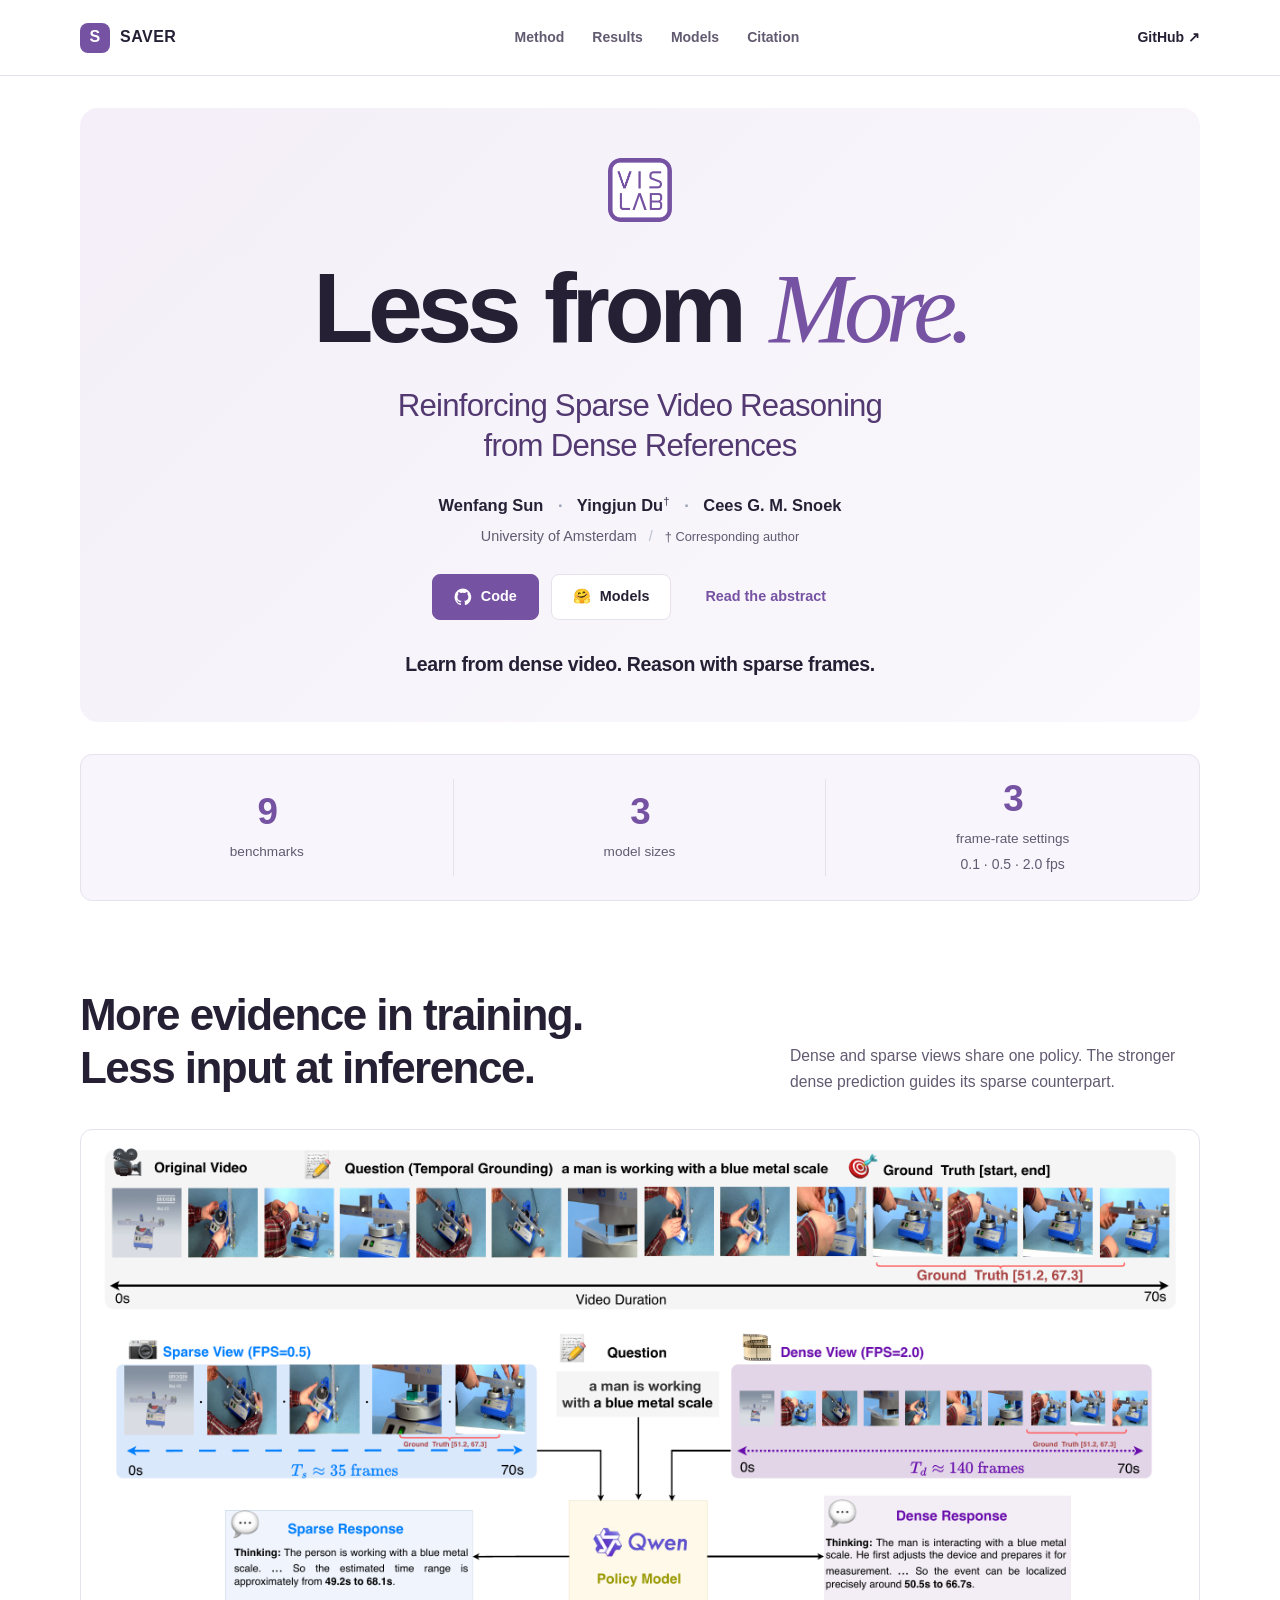
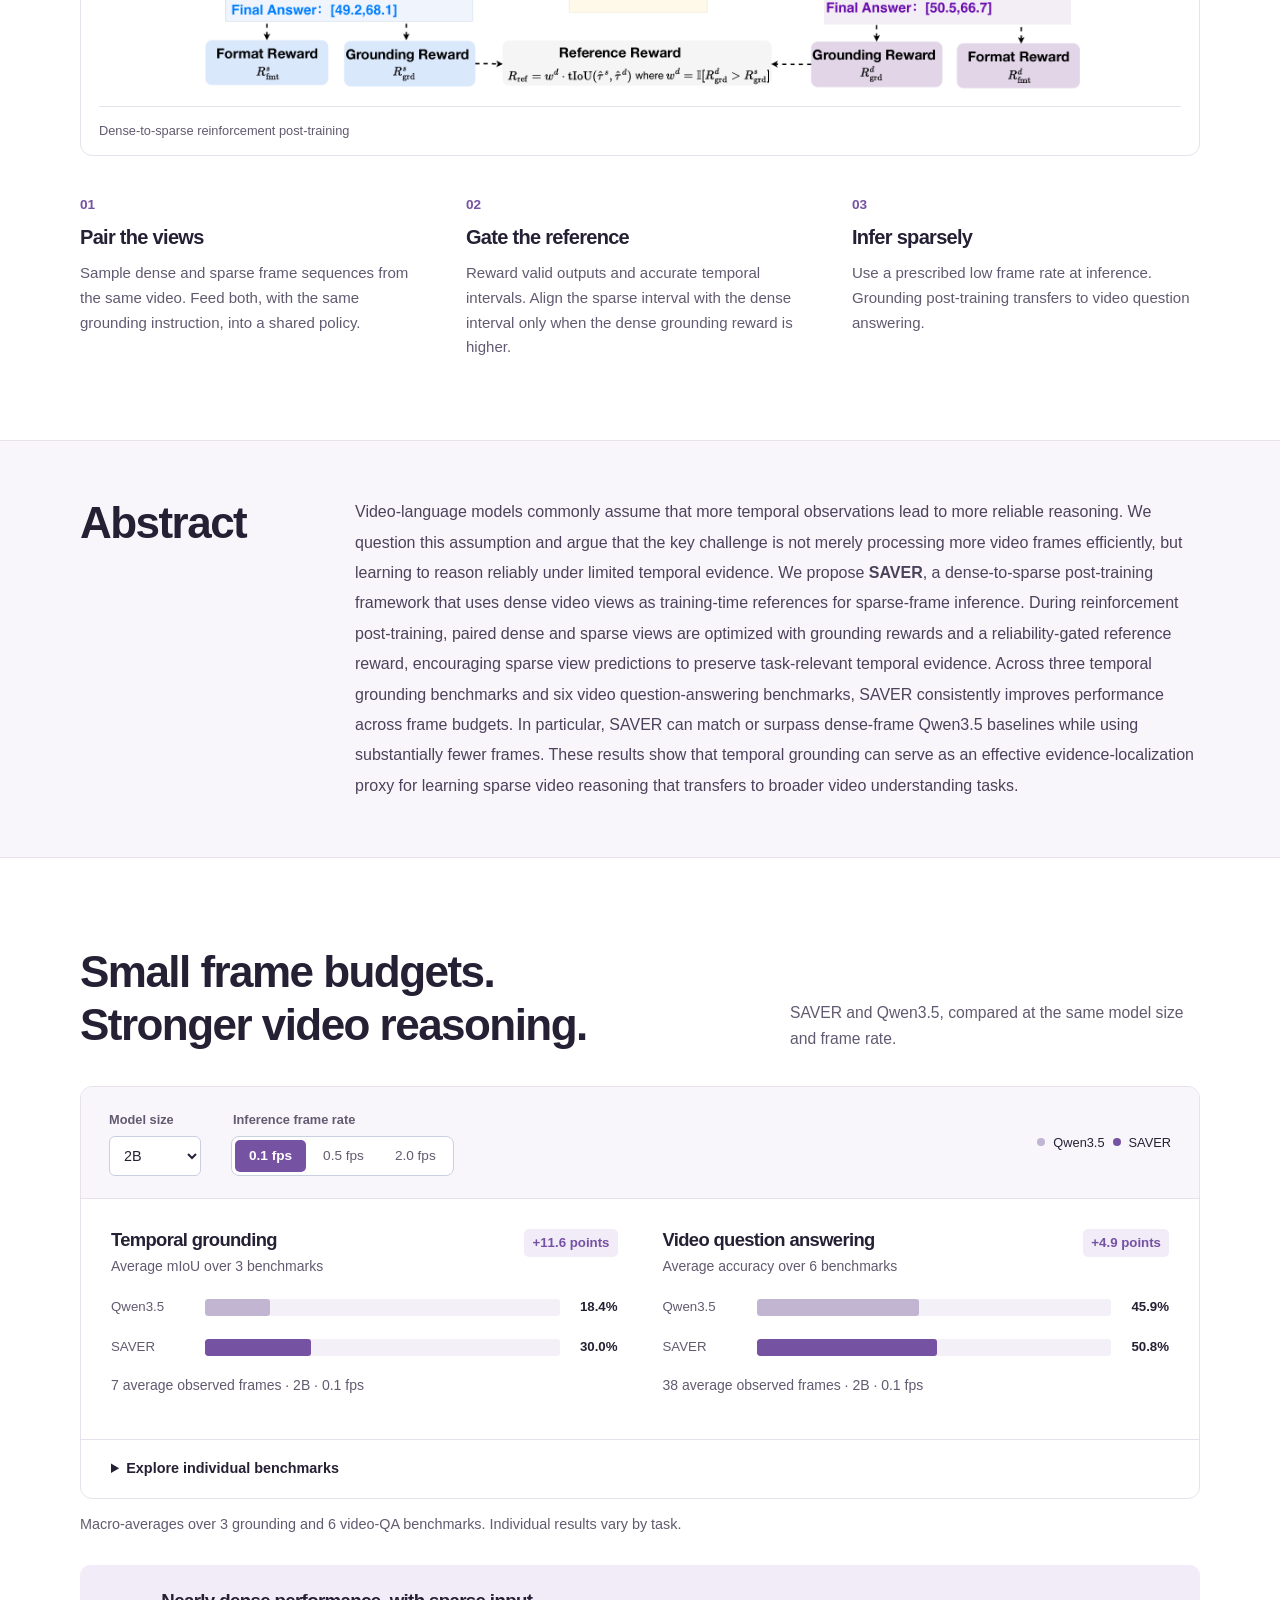
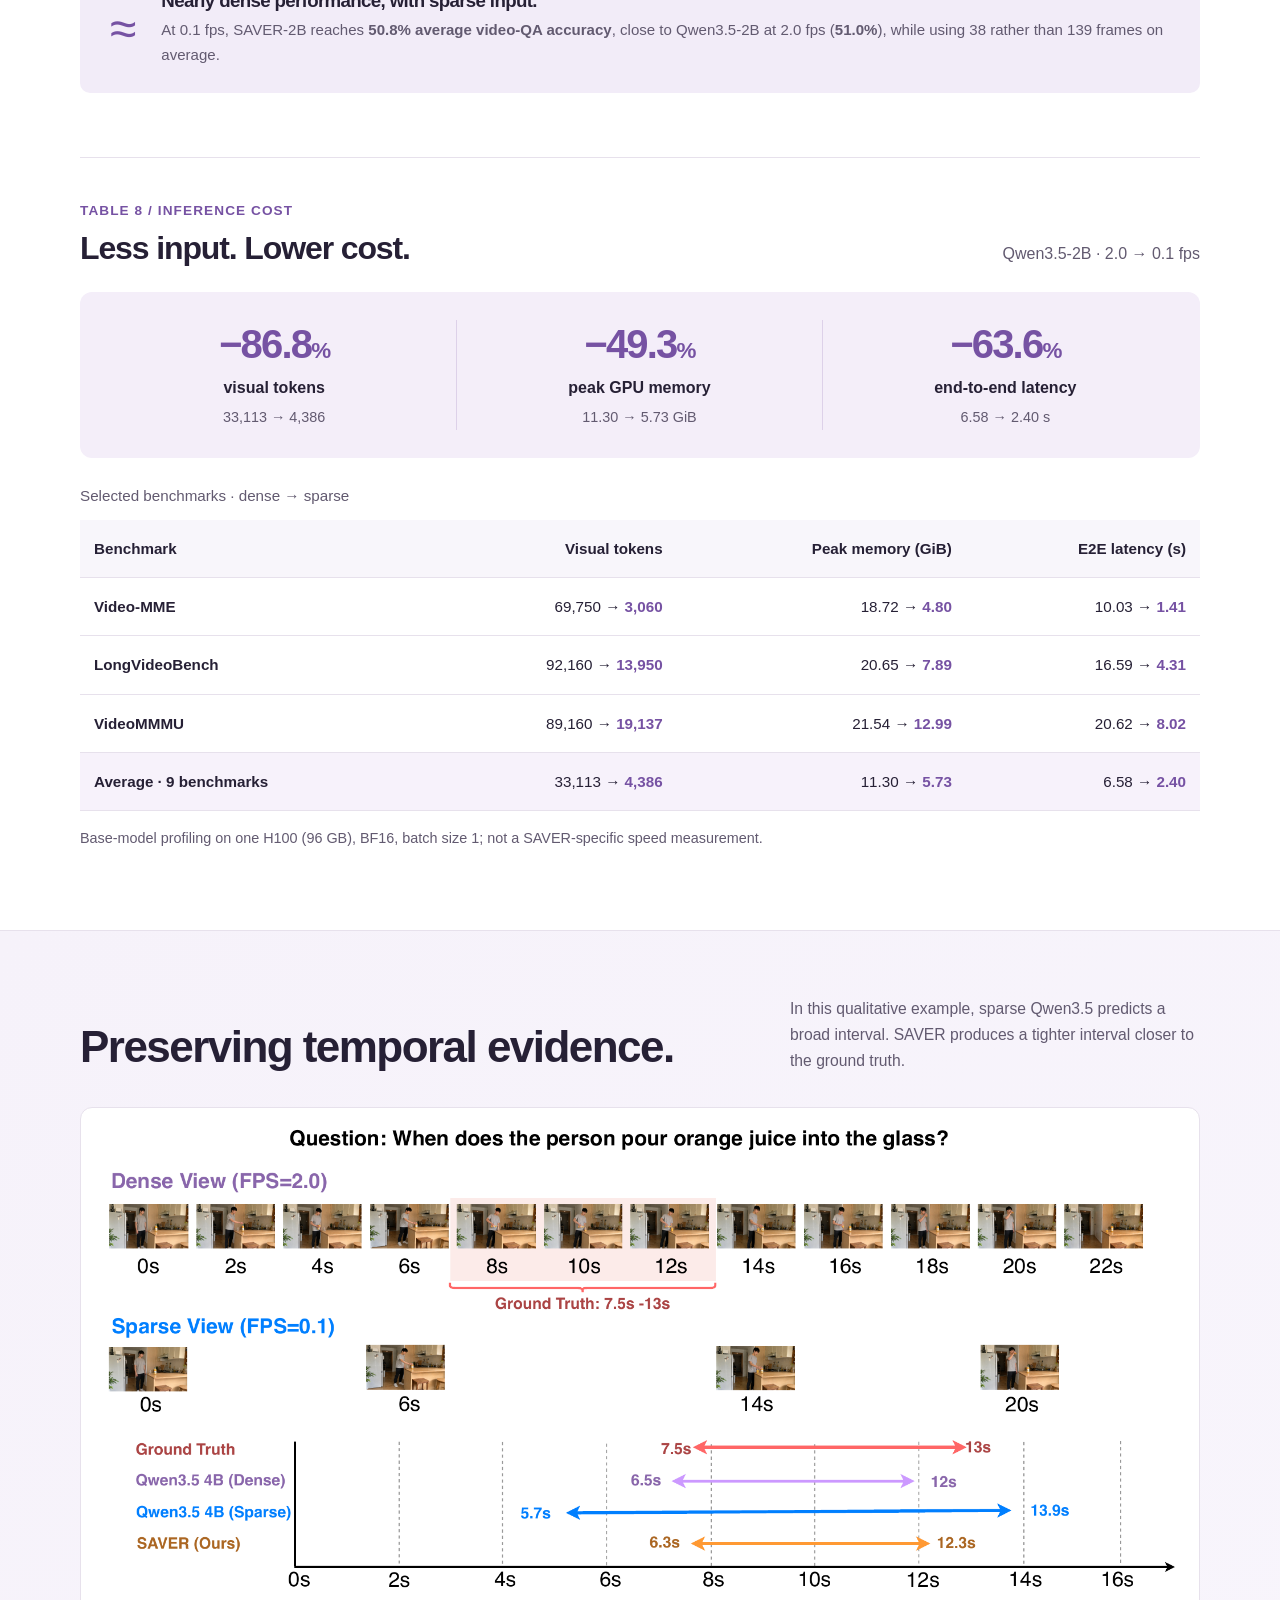
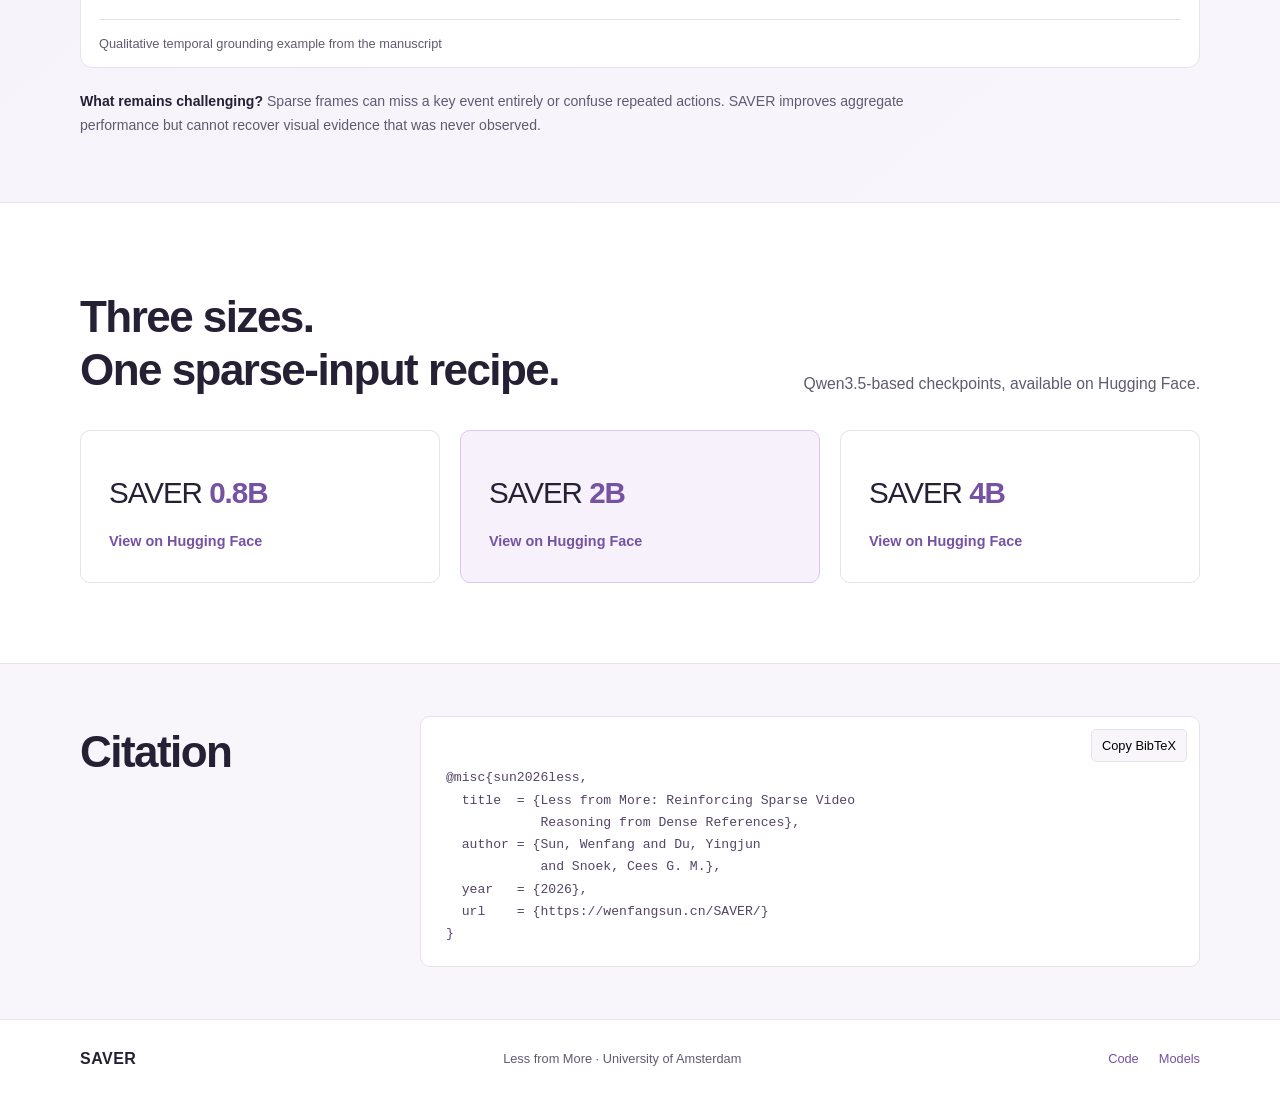
==== commit de684a3c: "style: remove redundant SAVER label above paper title" ====
--- a/docs/site/index.html
+++ b/docs/site/index.html
@@ -10,7 +10,7 @@
   <meta property="og:type" content="website">
   <link rel="canonical" href="https://wenfangsun.cn/SAVER/">
   <link rel="icon" type="image/svg+xml" href="assets/favicon.svg?v=purple">
-  <link rel="stylesheet" href="style.css?v=vislab">
+  <link rel="stylesheet" href="style.css?v=title">
   <title>SAVER · Less from More</title>
   <script src="app.js" defer></script>
 </head>
@@ -24,7 +24,6 @@
 <main id="main">
   <section class="hero container" aria-labelledby="title">
     <a class="lab-logo" href="https://ivi.fnwi.uva.nl/vislab/" aria-label="VIS Lab website"><img src="assets/vislab-logo.png" alt="VIS Lab" width="500" height="500"></a>
-    <p class="project-name">SAVER</p>
     <h1 id="title">Less from <em>More.</em></h1>
     <p class="paper-title">Reinforcing Sparse Video Reasoning<br class="desktop-break"> from Dense References</p>
     <p class="authors">Wenfang Sun <span>·</span> Yingjun Du<sup>†</sup> <span>·</span> Cees G. M. Snoek</p>
--- a/docs/site/style.css
+++ b/docs/site/style.css
@@ -9,3 +9,5 @@
 
 .lab-logo{display:inline-block;width:64px;border-radius:13px;overflow:hidden;transition:opacity .15s}.lab-logo:hover{opacity:.8}.lab-logo img{width:64px;height:64px}.hero .project-name{margin-top:18px}.setting-rates{display:block;font-size:.875rem;color:var(--muted);margin-top:3px}.facts>div{display:flex;flex-direction:column;justify-content:center}.facts{align-items:stretch}
 @media(max-width:620px){.lab-logo,.lab-logo img{width:52px;height:52px}.setting-rates{font-size:.75rem;line-height:1.5}.facts p{font-size:.8rem}.facts>div{padding:18px 6px}}
+
+.hero .lab-logo{margin-bottom:22px}
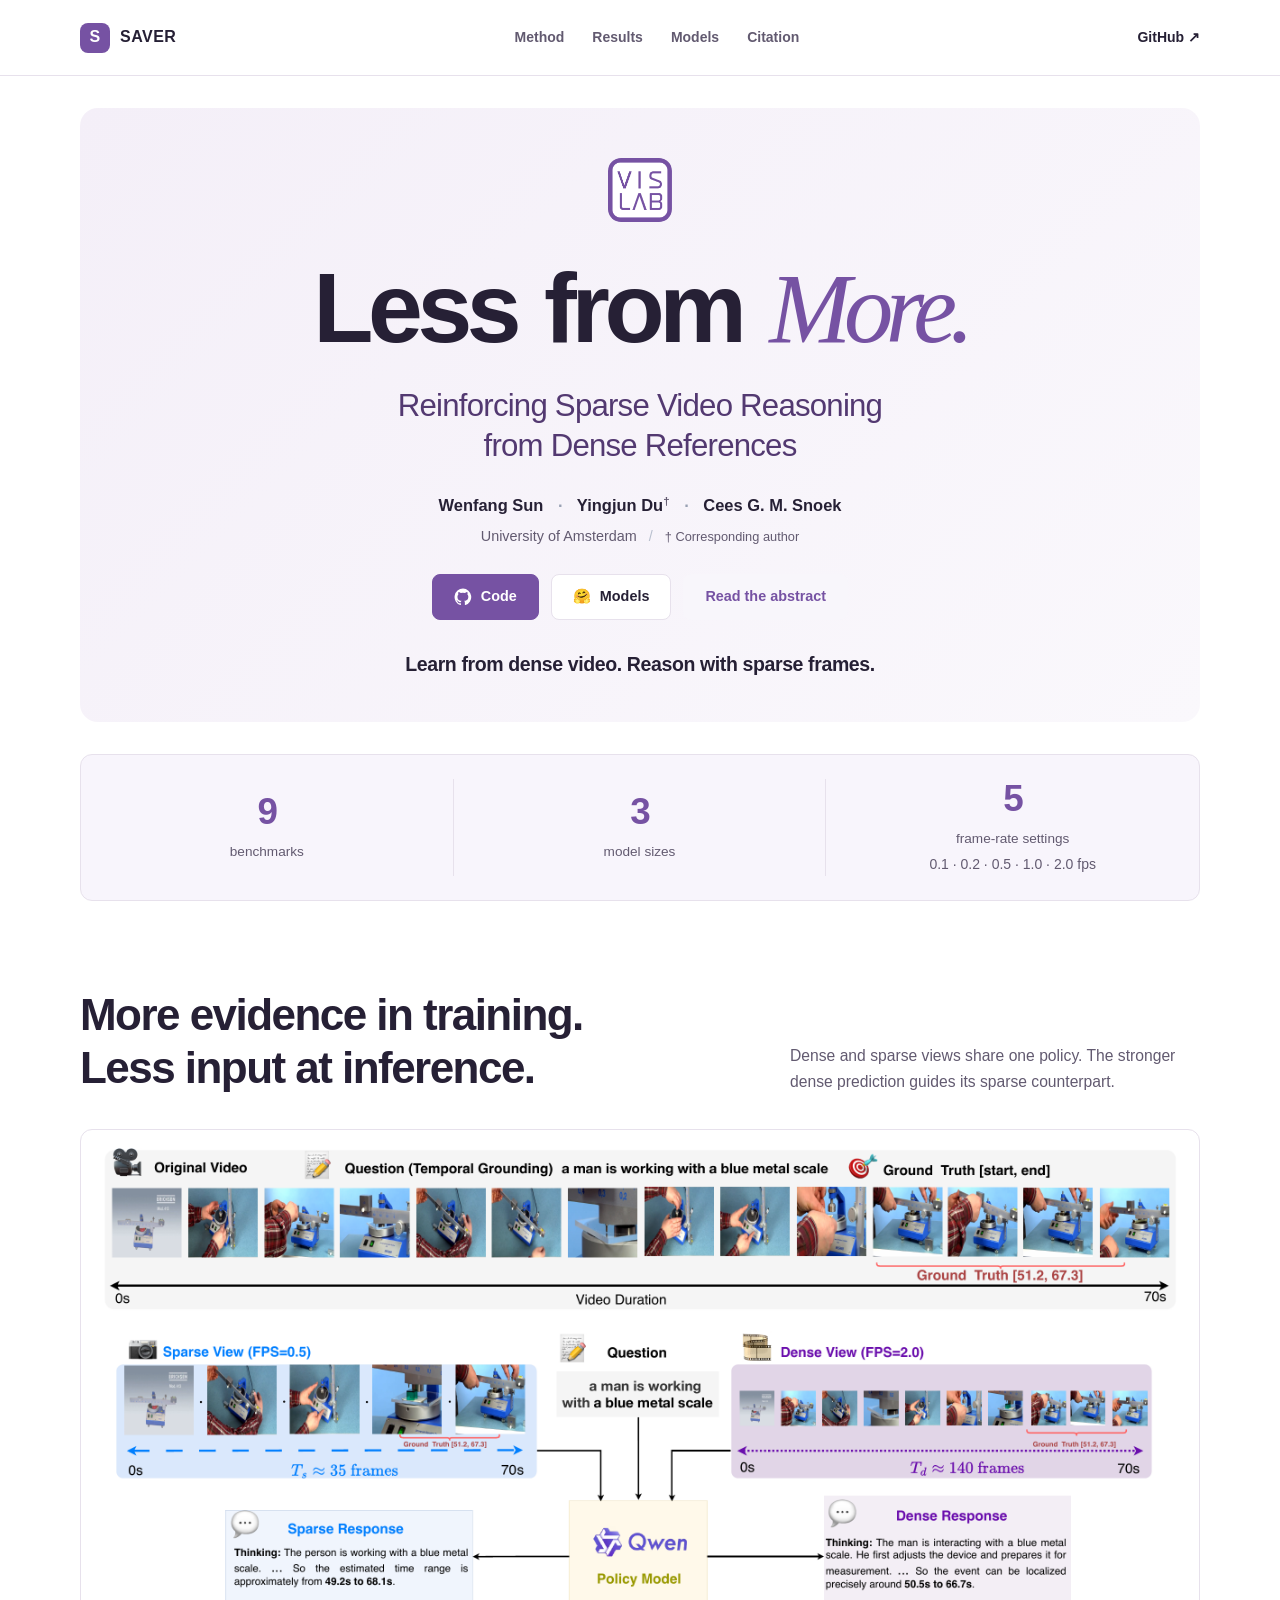
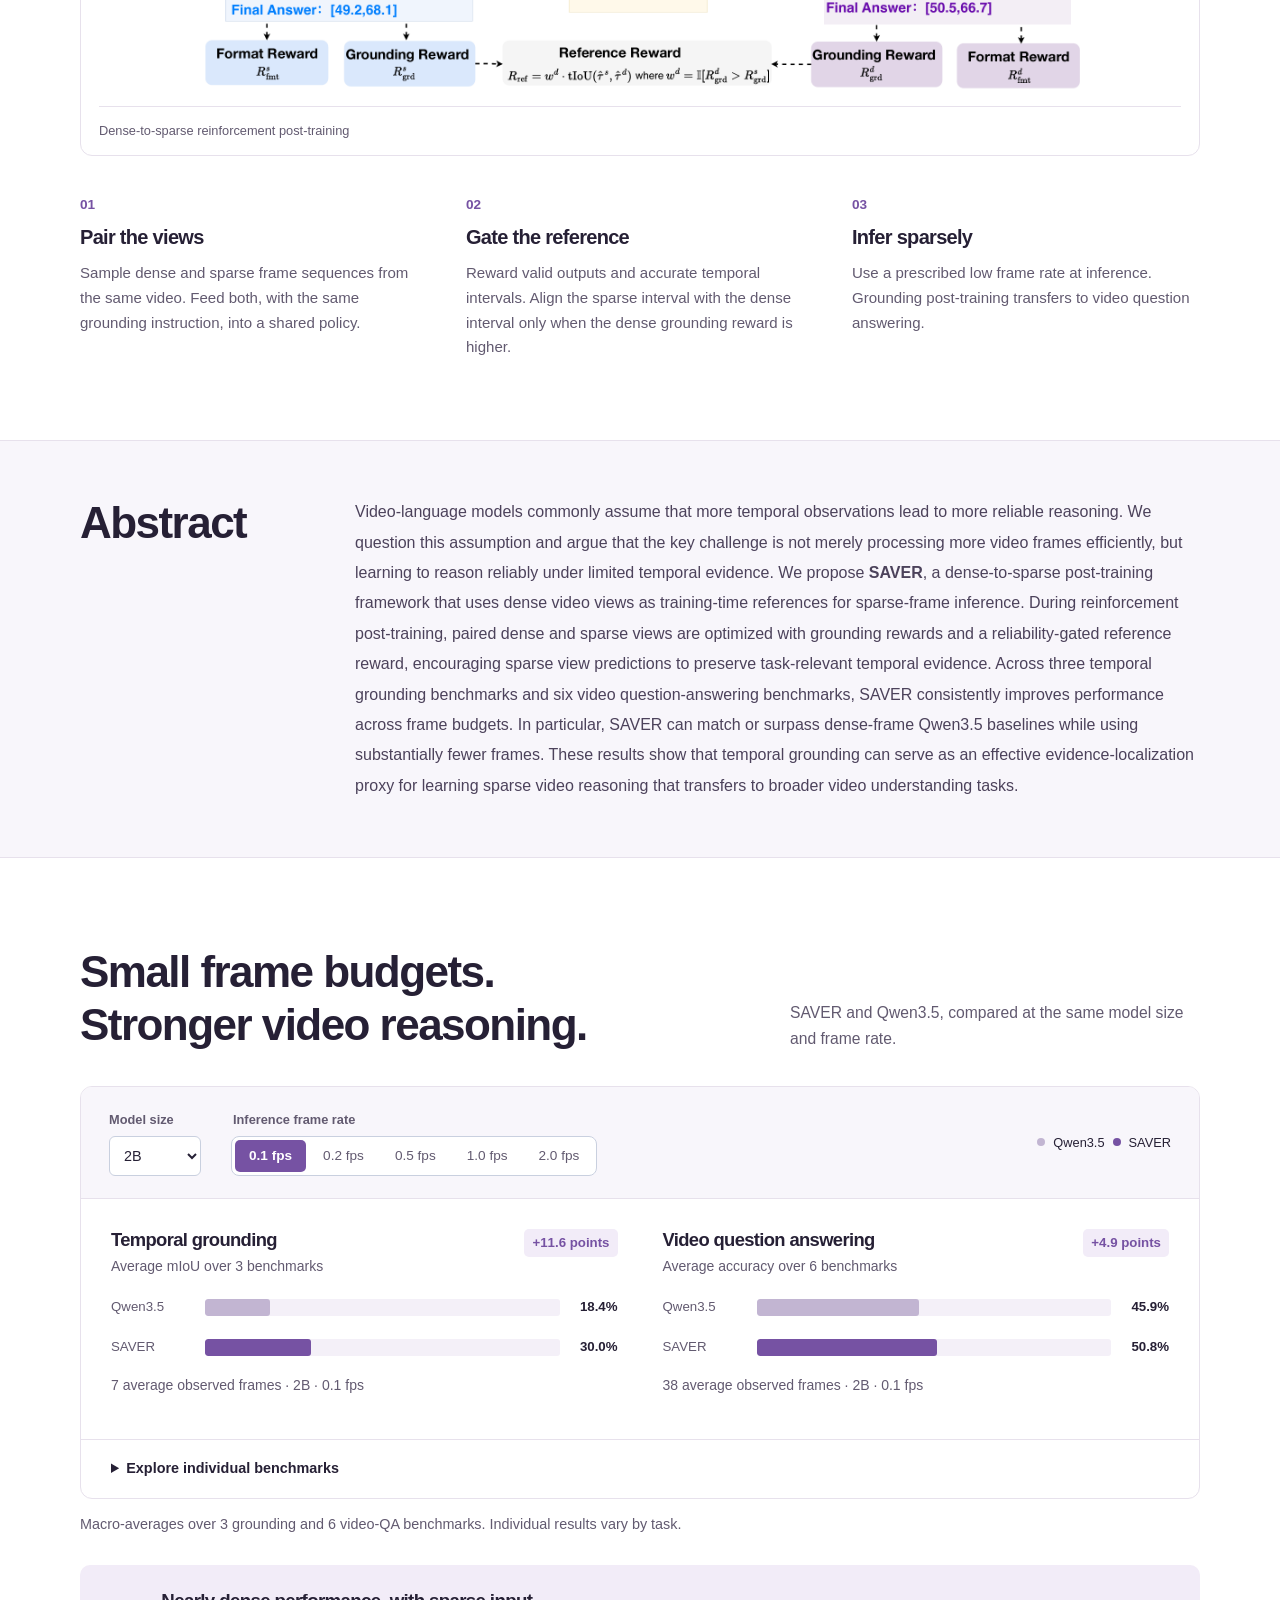
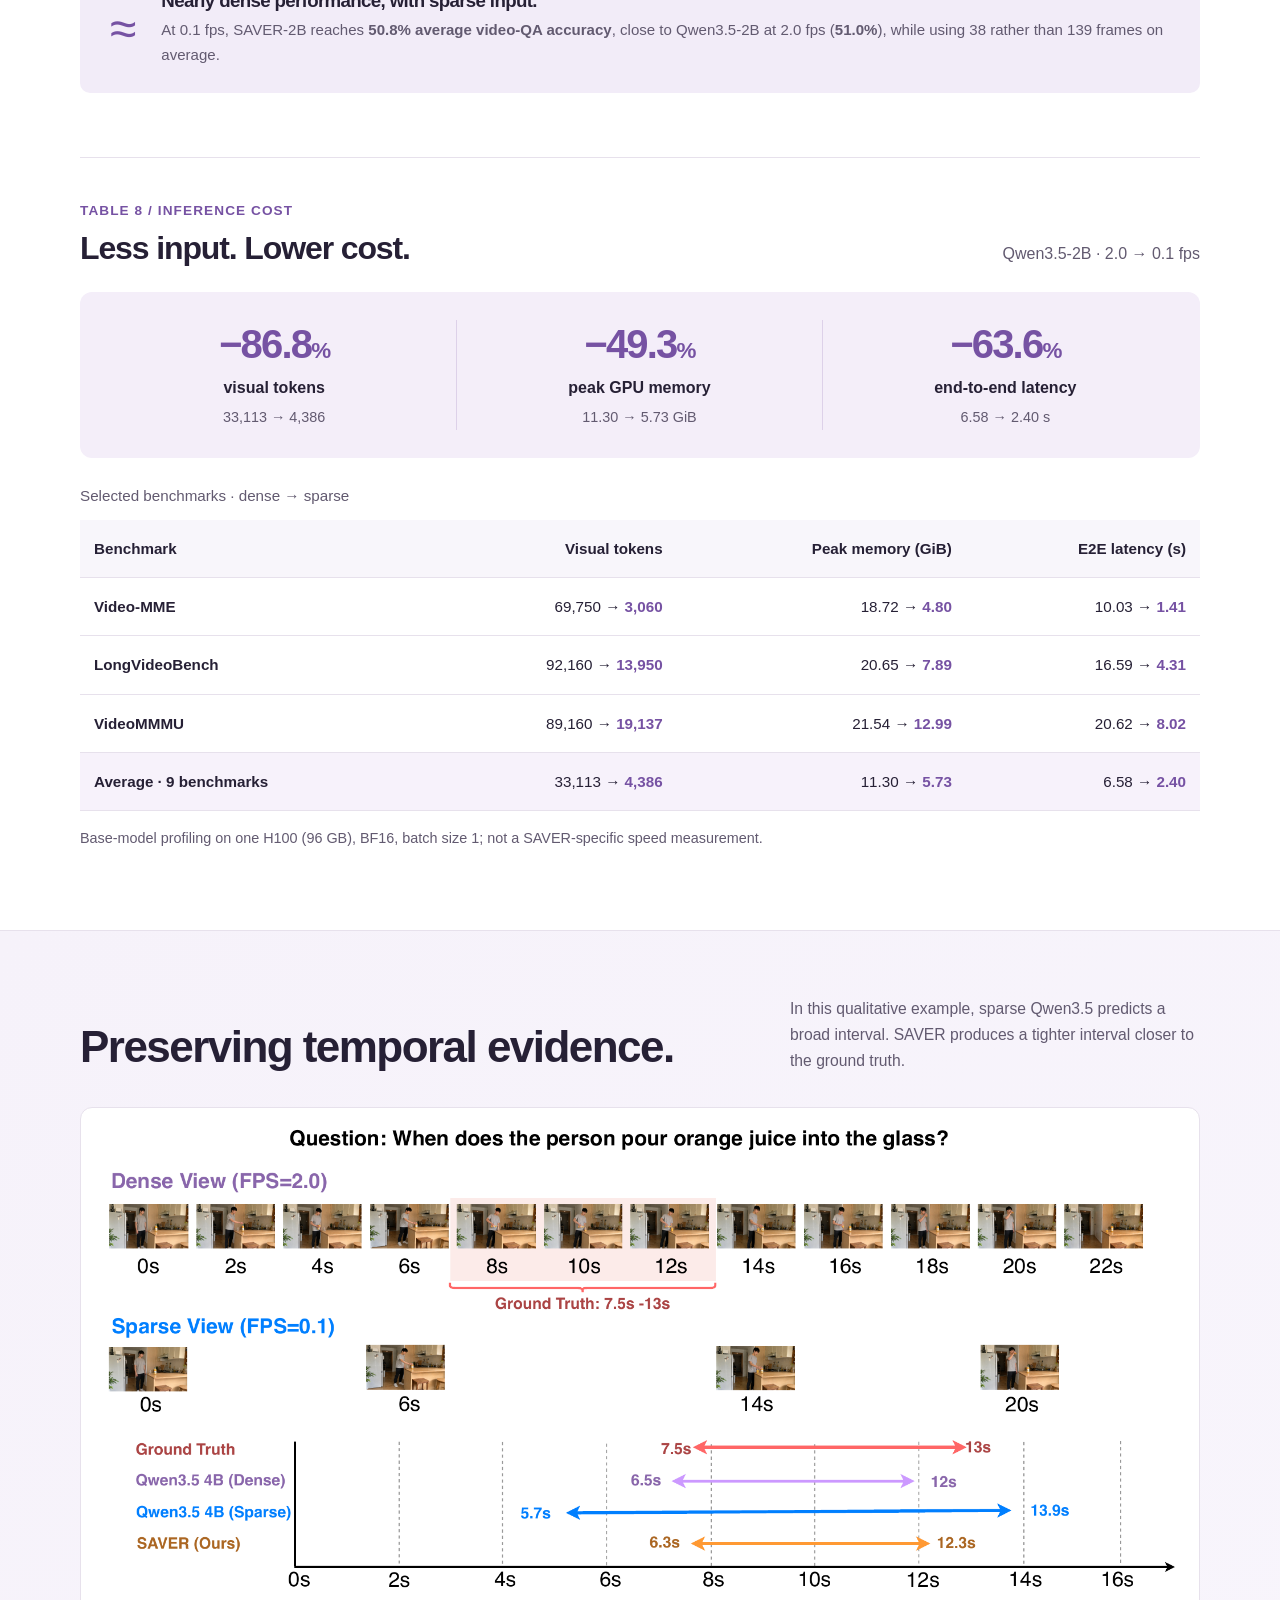
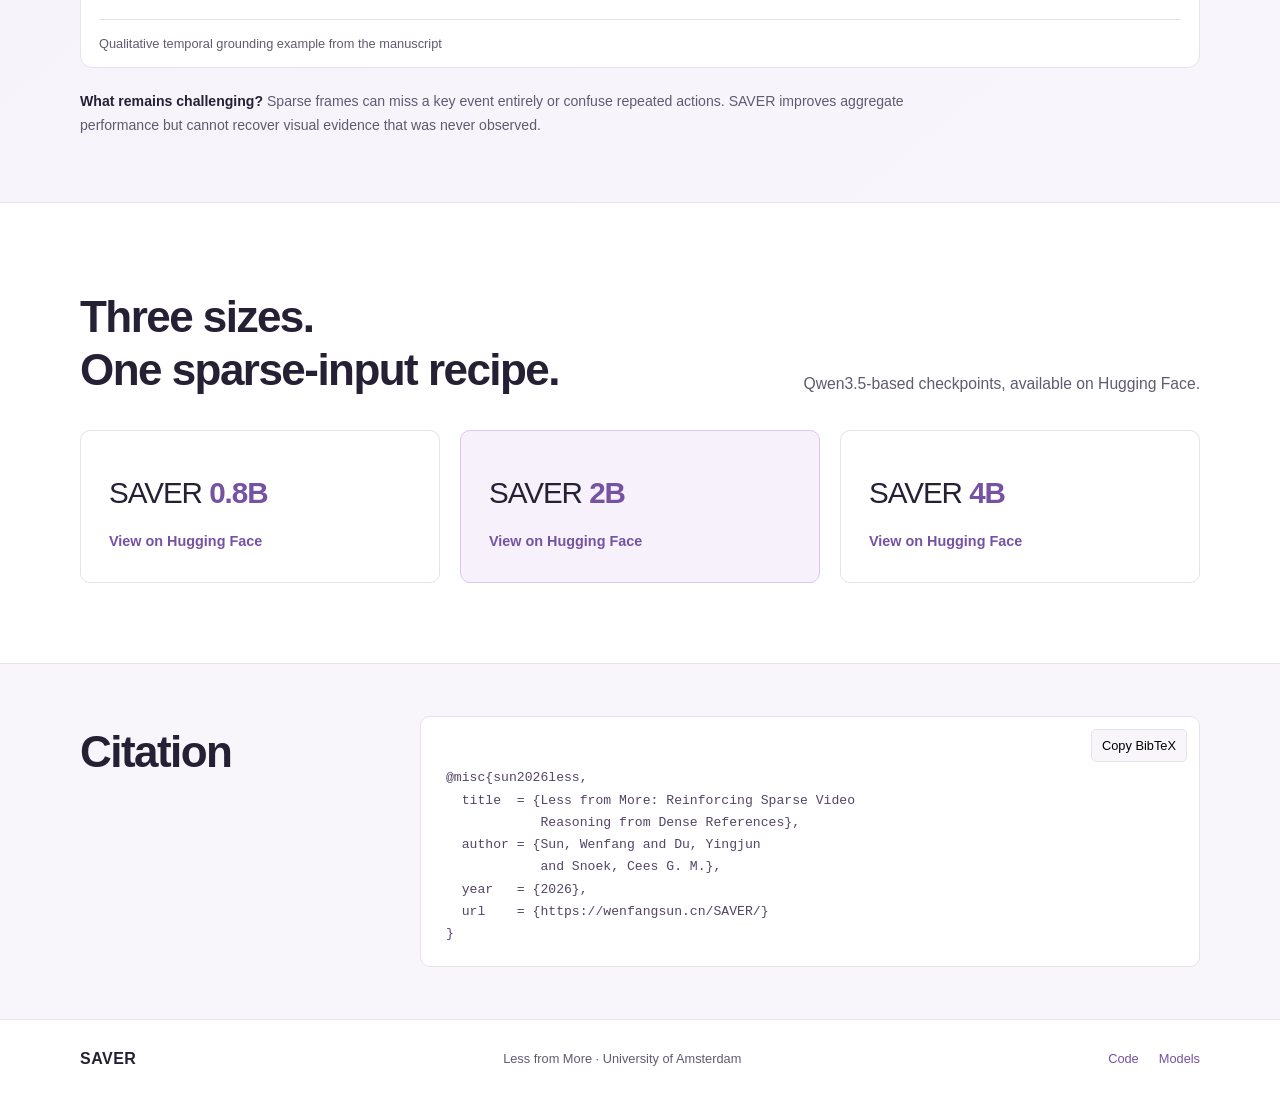
==== commit d6fd9c85: "docs: include all five appendix frame-rate settings" ====
--- a/docs/site/index.html
+++ b/docs/site/index.html
@@ -10,7 +10,7 @@
   <meta property="og:type" content="website">
   <link rel="canonical" href="https://wenfangsun.cn/SAVER/">
   <link rel="icon" type="image/svg+xml" href="assets/favicon.svg?v=purple">
-  <link rel="stylesheet" href="style.css?v=title">
+  <link rel="stylesheet" href="style.css?v=five-rates">
   <title>SAVER · Less from More</title>
   <script src="app.js" defer></script>
 </head>
@@ -33,7 +33,7 @@
 
   </section>
   <section class="facts container" aria-label="Research at a glance">
-    <div><strong>9</strong><p>benchmarks</p></div><div><strong>3</strong><p>model sizes</p></div><div><strong>3</strong><p>frame-rate settings</p><span class="setting-rates">0.1 · 0.5 · 2.0 fps</span></div>
+    <div><strong>9</strong><p>benchmarks</p></div><div><strong>3</strong><p>model sizes</p></div><div><strong>5</strong><p>frame-rate settings</p><span class="setting-rates">0.1 · 0.2 · 0.5 · 1.0 · 2.0 fps</span></div>
   </section>
   <section id="method" class="section container">
     <div class="section-heading"><div><h2>More evidence in training.<br>Less input at inference.</h2></div><p class="section-intro">Dense and sparse views share one policy. The stronger dense prediction guides its sparse counterpart.</p></div>
@@ -43,7 +43,7 @@
   <section id="abstract" class="abstract-band"><div class="container abstract-grid"><div><h2>Abstract</h2></div><p>Video-language models commonly assume that more temporal observations lead to more reliable reasoning. We question this assumption and argue that the key challenge is not merely processing more video frames efficiently, but learning to reason reliably under limited temporal evidence. We propose <strong>SAVER</strong>, a dense-to-sparse post-training framework that uses dense video views as training-time references for sparse-frame inference. During reinforcement post-training, paired dense and sparse views are optimized with grounding rewards and a reliability-gated reference reward, encouraging sparse view predictions to preserve task-relevant temporal evidence. Across three temporal grounding benchmarks and six video question-answering benchmarks, SAVER consistently improves performance across frame budgets. In particular, SAVER can match or surpass dense-frame Qwen3.5 baselines while using substantially fewer frames. These results show that temporal grounding can serve as an effective evidence-localization proxy for learning sparse video reasoning that transfers to broader video understanding tasks.</p></div></section>
   <section id="results" class="section container">
     <div class="section-heading"><div><h2>Small frame budgets.<br>Stronger video reasoning.</h2></div><p class="section-intro">SAVER and Qwen3.5, compared at the same model size and frame rate.</p></div>
-    <div class="results-panel"><div class="results-controls"><div class="field"><label for="model-size">Model size</label><select id="model-size"><option>0.8B</option><option selected>2B</option><option>4B</option></select></div><fieldset><legend>Inference frame rate</legend><div class="segmented"><button type="button" data-fps="0.1" aria-pressed="true">0.1 fps</button><button type="button" data-fps="0.5" aria-pressed="false">0.5 fps</button><button type="button" data-fps="2" aria-pressed="false">2.0 fps</button></div></fieldset><p class="legend"><span class="dot baseline"></span> Qwen3.5 <span class="dot saver"></span> SAVER</p></div>
+    <div class="results-panel"><div class="results-controls"><div class="field"><label for="model-size">Model size</label><select id="model-size"><option>0.8B</option><option selected>2B</option><option>4B</option></select></div><fieldset><legend>Inference frame rate</legend><div class="segmented"><button type="button" data-fps="0.1" aria-pressed="true">0.1 fps</button><button type="button" data-fps="0.2" aria-pressed="false">0.2 fps</button><button type="button" data-fps="0.5" aria-pressed="false">0.5 fps</button><button type="button" data-fps="1" aria-pressed="false">1.0 fps</button><button type="button" data-fps="2" aria-pressed="false">2.0 fps</button></div></fieldset><p class="legend"><span class="dot baseline"></span> Qwen3.5 <span class="dot saver"></span> SAVER</p></div>
     <div id="result-summary" aria-live="polite" aria-atomic="true"><p class="loading">Loading benchmark results…</p></div>
     <noscript><p class="noscript">For 2B at 0.1 fps, SAVER reaches 30.0% average grounding mIoU versus Qwen3.5’s 18.4%, and 50.8% average QA accuracy versus 45.9%. Enable JavaScript to explore all model sizes and frame rates, or <a href="results.json">download the complete result data</a>.</p></noscript>
     <details class="benchmark-details"><summary>Explore individual benchmarks</summary><div id="benchmark-tables"></div></details></div>
--- a/docs/site/style.css
+++ b/docs/site/style.css
@@ -11,3 +11,5 @@
 @media(max-width:620px){.lab-logo,.lab-logo img{width:52px;height:52px}.setting-rates{font-size:.75rem;line-height:1.5}.facts p{font-size:.8rem}.facts>div{padding:18px 6px}}
 
 .hero .lab-logo{margin-bottom:22px}
+
+.setting-rates{max-width:100%;padding-inline:8px}.segmented{flex-wrap:wrap}.results-controls fieldset{min-width:0}@media(max-width:620px){.segmented button{padding-inline:8px}.setting-rates{font-size:.75rem}}
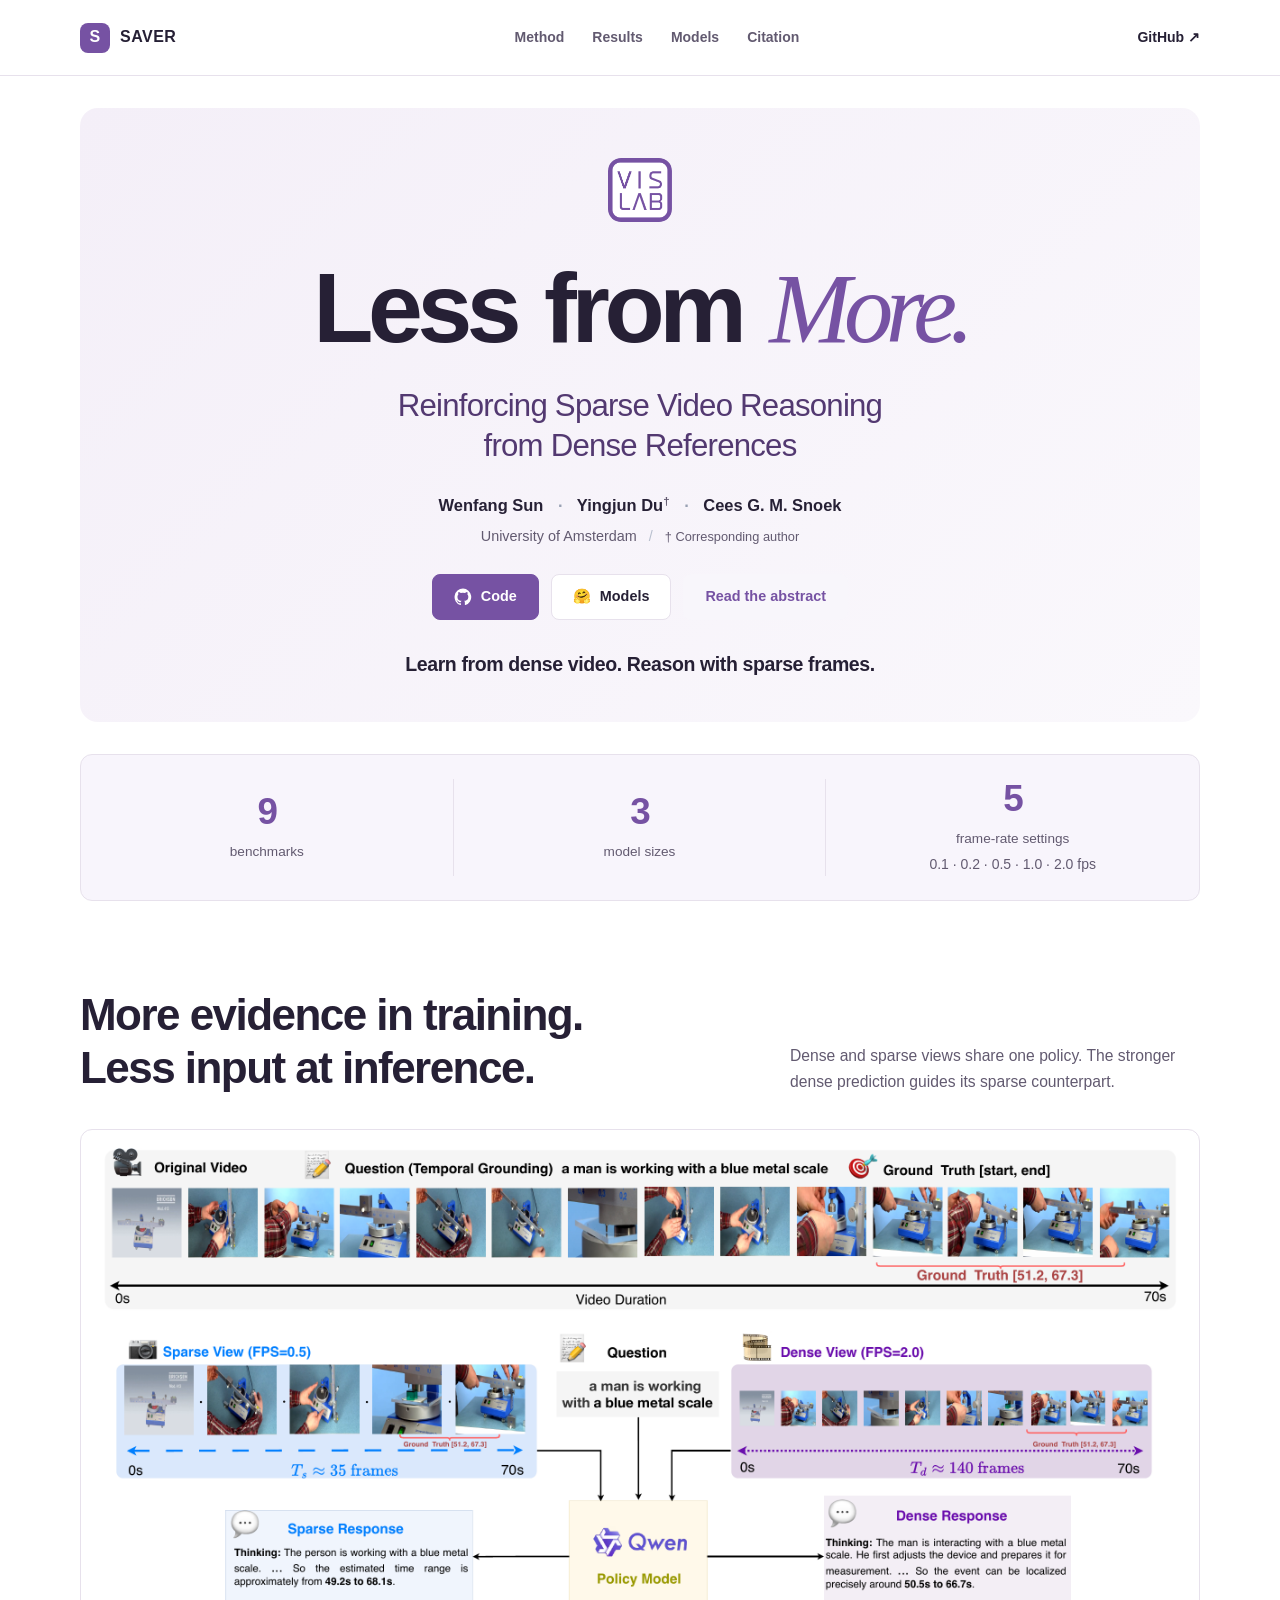
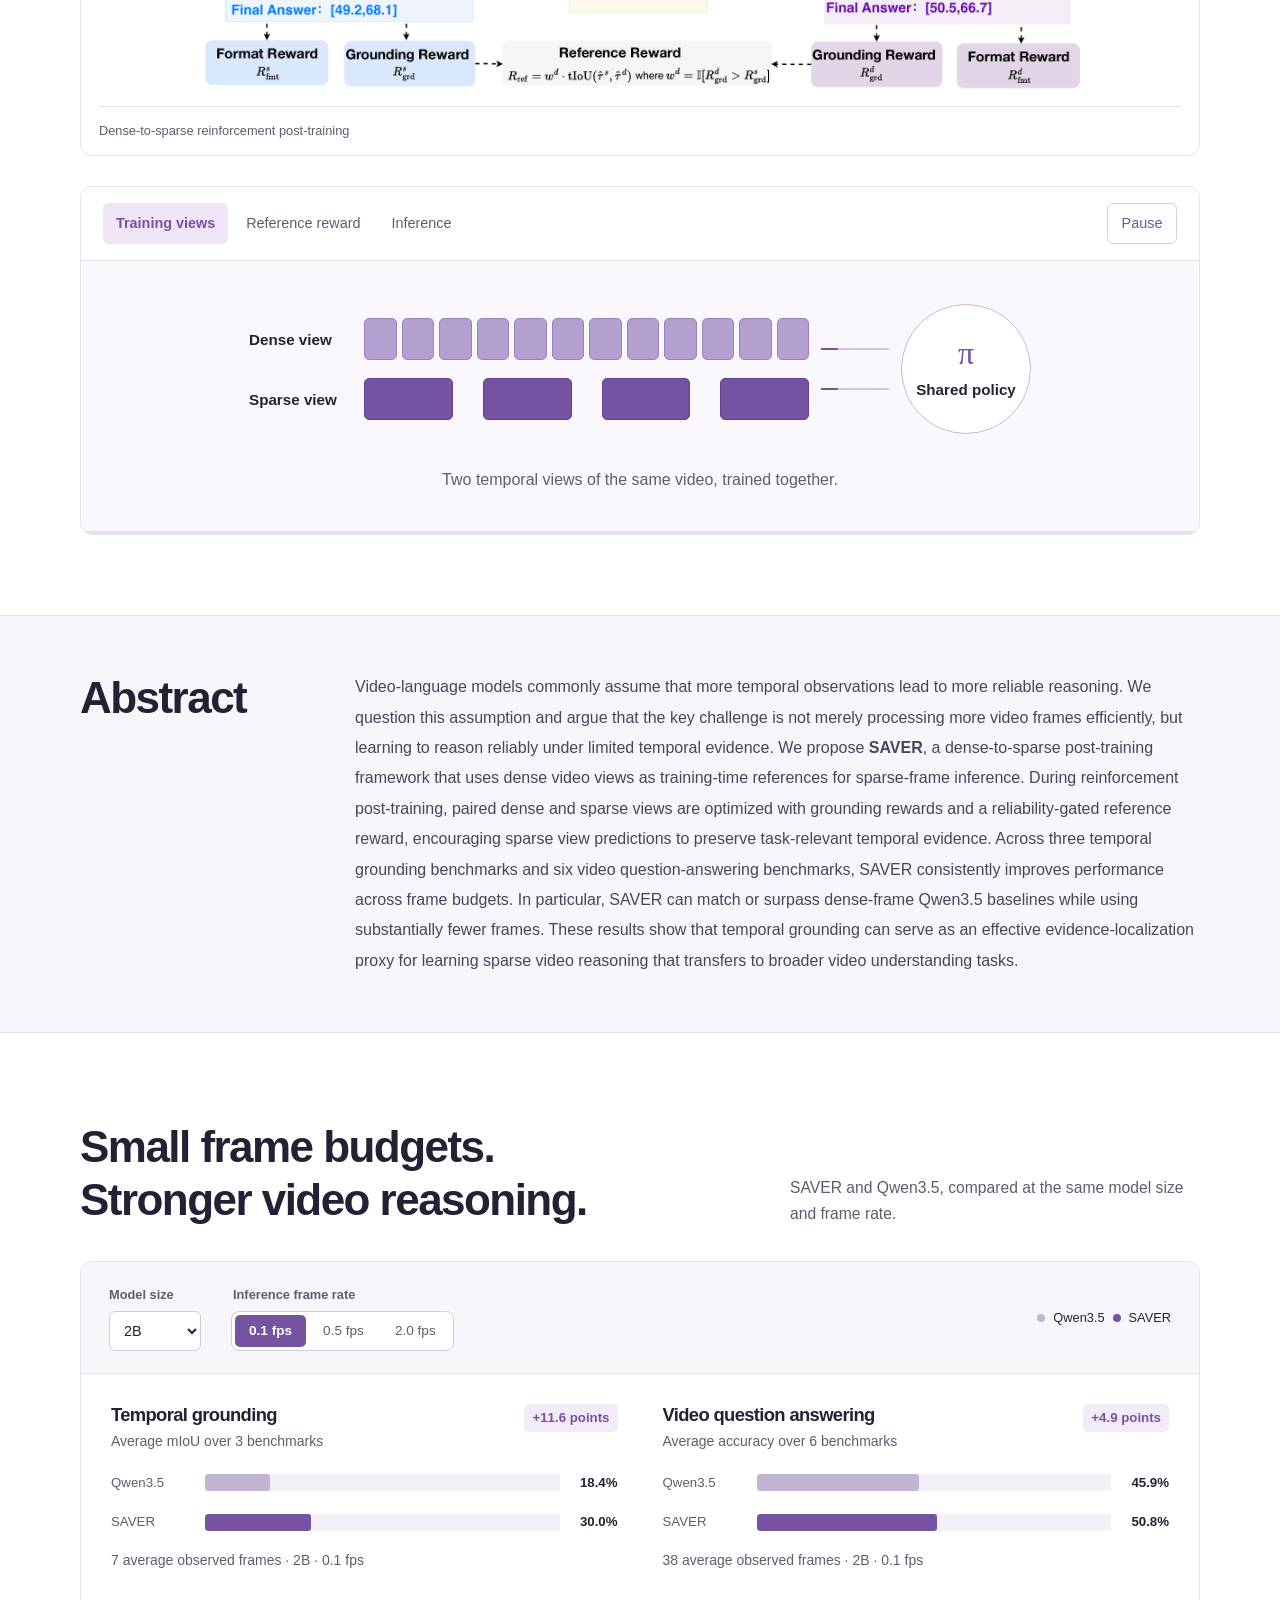
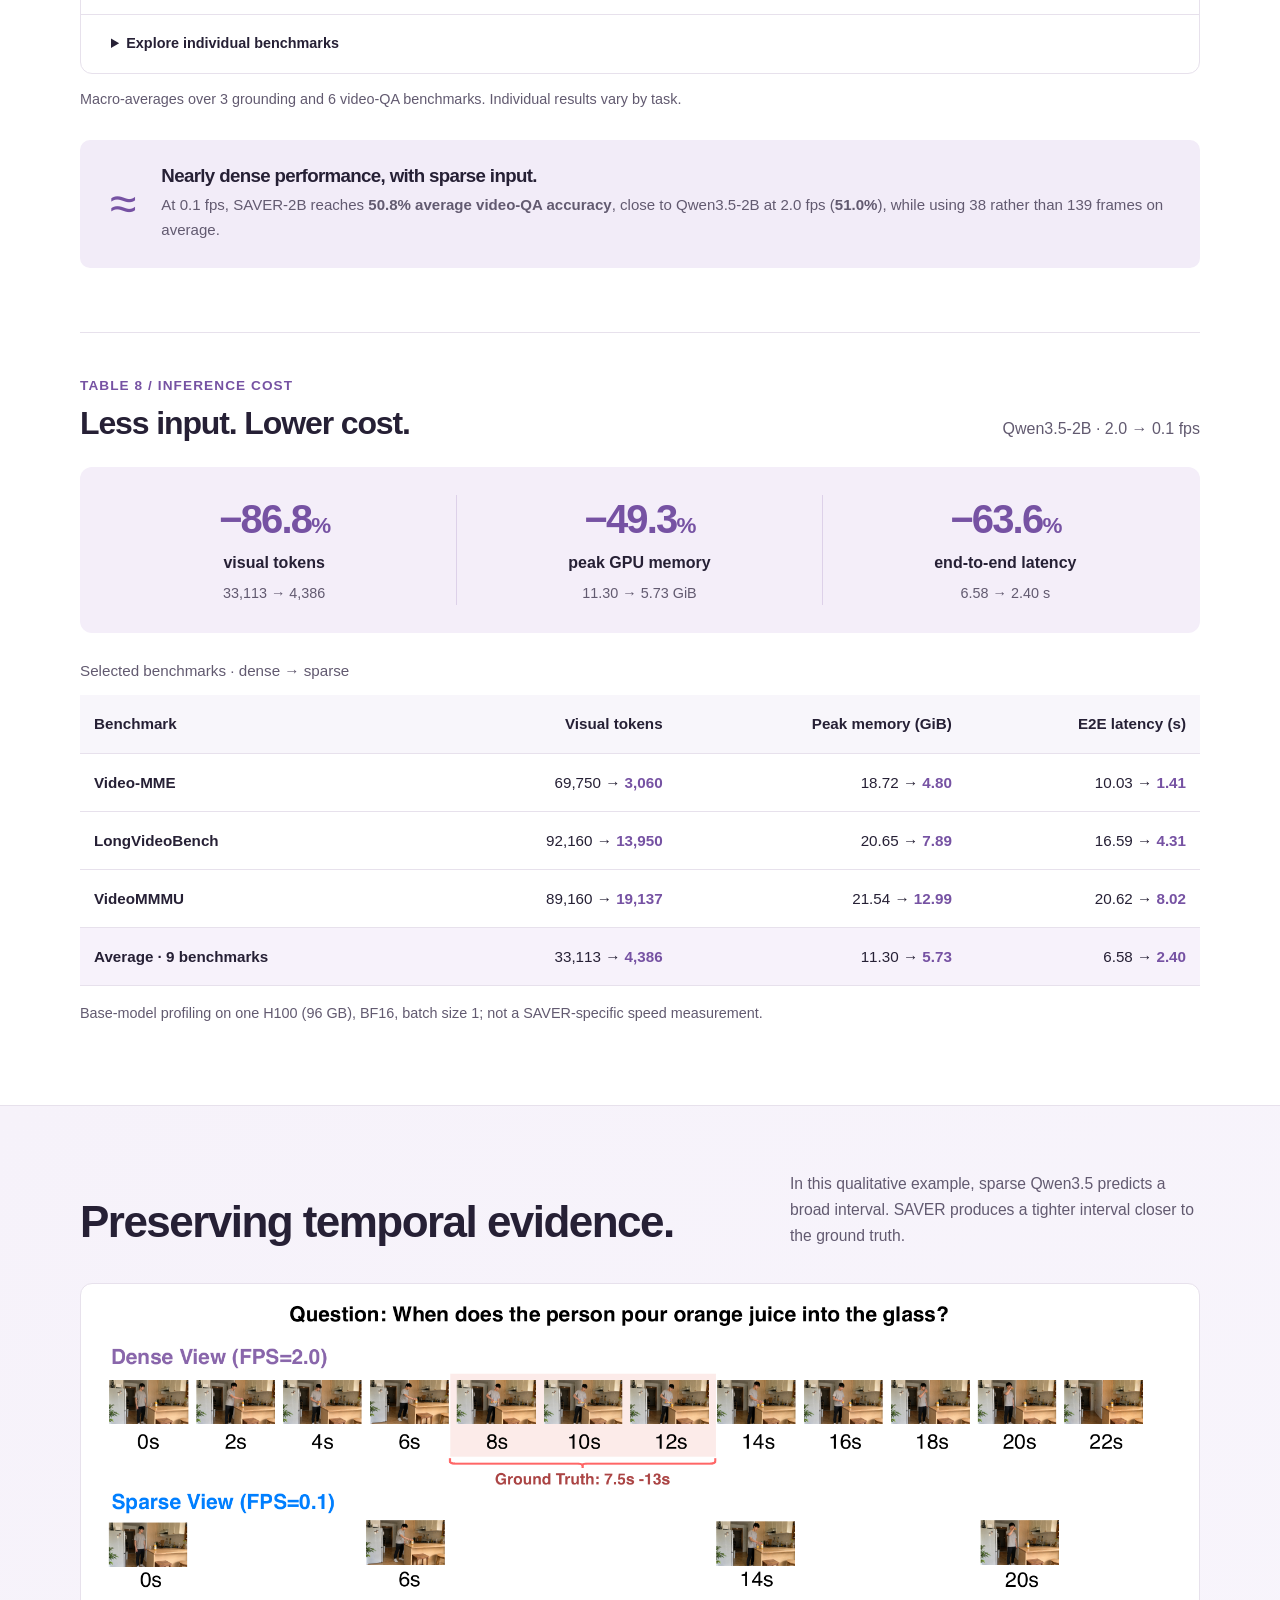
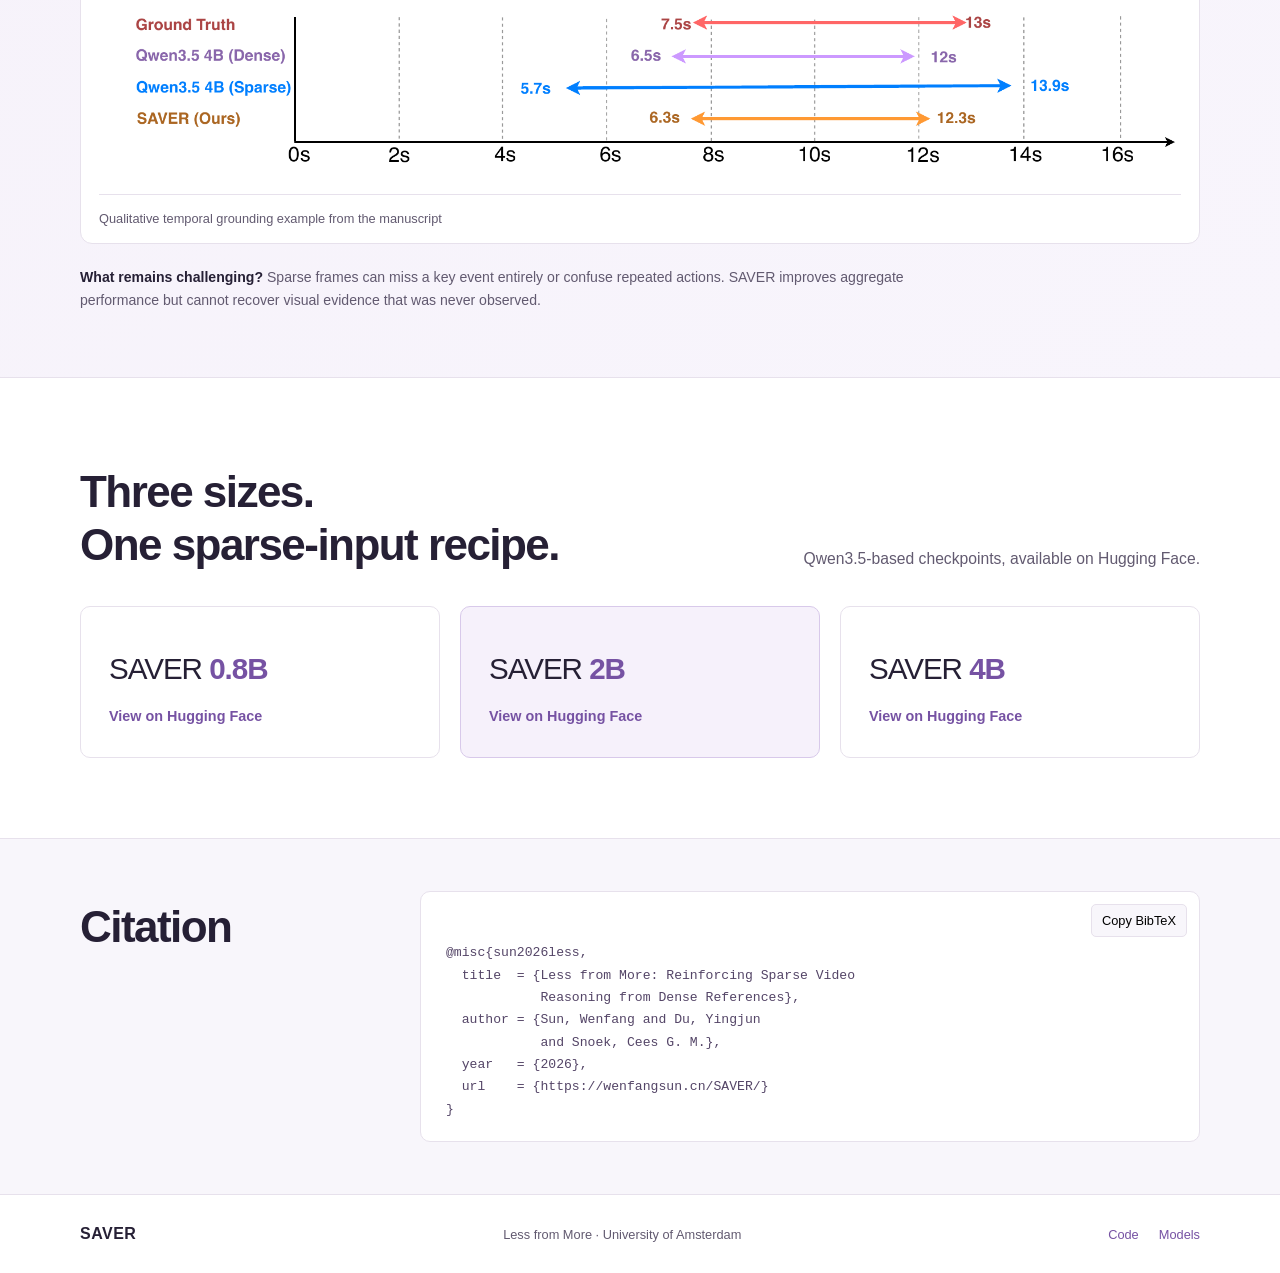
==== commit bb43bfba: "feat: animate method overview and keep three main result settings" ====
--- a/docs/site/index.html
+++ b/docs/site/index.html
@@ -10,9 +10,9 @@
   <meta property="og:type" content="website">
   <link rel="canonical" href="https://wenfangsun.cn/SAVER/">
   <link rel="icon" type="image/svg+xml" href="assets/favicon.svg?v=purple">
-  <link rel="stylesheet" href="style.css?v=five-rates">
+  <link rel="stylesheet" href="style.css?v=animation">
   <title>SAVER · Less from More</title>
-  <script src="app.js" defer></script>
+  <script src="app.js?v=animation" defer></script>
 </head>
 <body>
 <a class="skip-link" href="#main">Skip to content</a>
@@ -38,12 +38,19 @@
   <section id="method" class="section container">
     <div class="section-heading"><div><h2>More evidence in training.<br>Less input at inference.</h2></div><p class="section-intro">Dense and sparse views share one policy. The stronger dense prediction guides its sparse counterpart.</p></div>
     <figure class="framework figure-panel"><a href="assets/framework.png" target="_blank" rel="noopener" aria-label="Open full-resolution SAVER framework"><img src="assets/framework.png" width="2400" height="1208" alt="SAVER framework with paired sparse and dense video views, a shared Qwen policy, and format, grounding, and reliability-gated reference rewards." fetchpriority="high"></a><figcaption><span>Dense-to-sparse reinforcement post-training</span></figcaption></figure>
-    <div class="method-steps"><article><span class="step-number">01</span><h3>Pair the views</h3><p>Sample dense and sparse frame sequences from the same video. Feed both, with the same grounding instruction, into a shared policy.</p></article><article><span class="step-number">02</span><h3>Gate the reference</h3><p>Reward valid outputs and accurate temporal intervals. Align the sparse interval with the dense interval only when the dense grounding reward is higher.</p></article><article><span class="step-number">03</span><h3>Infer sparsely</h3><p>Use a prescribed low frame rate at inference. Grounding post-training transfers to video question answering.</p></article></div>
+    <div class="method-animation" id="method-animation" data-playing="false">
+      <div class="animation-toolbar"><div class="animation-tabs" role="tablist" aria-label="SAVER process"><button type="button" id="phase-tab-0" role="tab" aria-controls="phase-0" aria-selected="true" tabindex="0" data-phase="0">Training views</button><button type="button" id="phase-tab-1" role="tab" aria-controls="phase-1" aria-selected="false" tabindex="-1" data-phase="1">Reference reward</button><button type="button" id="phase-tab-2" role="tab" aria-controls="phase-2" aria-selected="false" tabindex="-1" data-phase="2">Inference</button></div><button type="button" class="animation-play" id="animation-play" aria-label="Play method animation">Play</button></div>
+      <div class="animation-scene">
+        <div class="animation-phase" id="phase-0" role="tabpanel" aria-labelledby="phase-tab-0"><div class="paired-diagram"><div class="video-views"><div class="video-lane dense-lane"><span>Dense view</span><div class="frame-strip" aria-hidden="true"><i style="--i:0"></i><i style="--i:1"></i><i style="--i:2"></i><i style="--i:3"></i><i style="--i:4"></i><i style="--i:5"></i><i style="--i:6"></i><i style="--i:7"></i><i style="--i:8"></i><i style="--i:9"></i><i style="--i:10"></i><i style="--i:11"></i></div></div><div class="video-lane sparse-lane"><span>Sparse view</span><div class="frame-strip sparse-strip" aria-hidden="true"><i style="--i:0"></i><i style="--i:1"></i><i style="--i:2"></i><i style="--i:3"></i></div></div></div><div class="flow-connector" aria-hidden="true"><span></span><span></span></div><div class="policy-node"><span class="policy-monogram">π</span><strong>Shared policy</strong></div></div><p class="animation-caption">Two temporal views of the same video, trained together.</p></div>
+        <div class="animation-phase" id="phase-1" role="tabpanel" aria-labelledby="phase-tab-1" hidden><div class="reward-diagram"><div class="intervals"><div><span>Dense interval</span><div class="interval-track"><i class="dense-interval"></i></div></div><div><span>Sparse interval</span><div class="interval-track"><i class="sparse-interval"></i></div></div></div><div class="gate-node"><span class="gate-label">Reference gate</span><strong>R<sub>grd</sub><sup>d</sup> &gt; R<sub>grd</sub><sup>s</sup></strong><span class="reward-label">Reward interval agreement</span></div></div><p class="animation-caption">Align with the dense prediction only when its grounding reward is higher.</p></div>
+        <div class="animation-phase" id="phase-2" role="tabpanel" aria-labelledby="phase-tab-2" hidden><div class="inference-diagram"><div class="inference-input"><span>Sparse frames</span><div class="frame-strip sparse-strip" aria-hidden="true"><i style="--i:0"></i><i style="--i:1"></i><i style="--i:2"></i><i style="--i:3"></i></div></div><div class="single-flow" aria-hidden="true"></div><div class="policy-node"><span class="policy-monogram">S</span><strong>SAVER</strong></div><div class="single-flow" aria-hidden="true"></div><div class="answer-node"><span class="answer-symbol" aria-hidden="true">…</span><strong>Prediction</strong></div></div><p class="animation-caption">At inference, only sparse frames are needed.</p></div>
+      </div><div class="animation-progress" aria-hidden="true"><i></i></div>
+    </div>
   </section>
   <section id="abstract" class="abstract-band"><div class="container abstract-grid"><div><h2>Abstract</h2></div><p>Video-language models commonly assume that more temporal observations lead to more reliable reasoning. We question this assumption and argue that the key challenge is not merely processing more video frames efficiently, but learning to reason reliably under limited temporal evidence. We propose <strong>SAVER</strong>, a dense-to-sparse post-training framework that uses dense video views as training-time references for sparse-frame inference. During reinforcement post-training, paired dense and sparse views are optimized with grounding rewards and a reliability-gated reference reward, encouraging sparse view predictions to preserve task-relevant temporal evidence. Across three temporal grounding benchmarks and six video question-answering benchmarks, SAVER consistently improves performance across frame budgets. In particular, SAVER can match or surpass dense-frame Qwen3.5 baselines while using substantially fewer frames. These results show that temporal grounding can serve as an effective evidence-localization proxy for learning sparse video reasoning that transfers to broader video understanding tasks.</p></div></section>
   <section id="results" class="section container">
     <div class="section-heading"><div><h2>Small frame budgets.<br>Stronger video reasoning.</h2></div><p class="section-intro">SAVER and Qwen3.5, compared at the same model size and frame rate.</p></div>
-    <div class="results-panel"><div class="results-controls"><div class="field"><label for="model-size">Model size</label><select id="model-size"><option>0.8B</option><option selected>2B</option><option>4B</option></select></div><fieldset><legend>Inference frame rate</legend><div class="segmented"><button type="button" data-fps="0.1" aria-pressed="true">0.1 fps</button><button type="button" data-fps="0.2" aria-pressed="false">0.2 fps</button><button type="button" data-fps="0.5" aria-pressed="false">0.5 fps</button><button type="button" data-fps="1" aria-pressed="false">1.0 fps</button><button type="button" data-fps="2" aria-pressed="false">2.0 fps</button></div></fieldset><p class="legend"><span class="dot baseline"></span> Qwen3.5 <span class="dot saver"></span> SAVER</p></div>
+    <div class="results-panel"><div class="results-controls"><div class="field"><label for="model-size">Model size</label><select id="model-size"><option>0.8B</option><option selected>2B</option><option>4B</option></select></div><fieldset><legend>Inference frame rate</legend><div class="segmented"><button type="button" data-fps="0.1" aria-pressed="true">0.1 fps</button><button type="button" data-fps="0.5" aria-pressed="false">0.5 fps</button><button type="button" data-fps="2" aria-pressed="false">2.0 fps</button></div></fieldset><p class="legend"><span class="dot baseline"></span> Qwen3.5 <span class="dot saver"></span> SAVER</p></div>
     <div id="result-summary" aria-live="polite" aria-atomic="true"><p class="loading">Loading benchmark results…</p></div>
     <noscript><p class="noscript">For 2B at 0.1 fps, SAVER reaches 30.0% average grounding mIoU versus Qwen3.5’s 18.4%, and 50.8% average QA accuracy versus 45.9%. Enable JavaScript to explore all model sizes and frame rates, or <a href="results.json">download the complete result data</a>.</p></noscript>
     <details class="benchmark-details"><summary>Explore individual benchmarks</summary><div id="benchmark-tables"></div></details></div>
--- a/docs/site/style.css
+++ b/docs/site/style.css
@@ -13,3 +13,8 @@
 .hero .lab-logo{margin-bottom:22px}
 
 .setting-rates{max-width:100%;padding-inline:8px}.segmented{flex-wrap:wrap}.results-controls fieldset{min-width:0}@media(max-width:620px){.segmented button{padding-inline:8px}.setting-rates{font-size:.75rem}}
+
+.method-animation{margin-top:30px;border:1px solid var(--line);border-radius:12px;overflow:hidden;background:#faf8fd}.animation-toolbar{display:flex;justify-content:space-between;gap:20px;padding:16px 22px;border-bottom:1px solid var(--line);background:white}.animation-tabs{display:flex;gap:5px;flex-wrap:wrap}.animation-tabs button,.animation-play{border:0;background:transparent;color:var(--muted);border-radius:6px;padding:8px 13px;font-size:.9rem;cursor:pointer}.animation-tabs button[aria-selected=true]{background:#eee5f6;color:var(--blue);font-weight:650}.animation-play{border:1px solid #d9cee6;min-width:70px;color:var(--blue);align-self:center}.animation-scene{min-height:270px;padding:38px 36px 25px}.animation-phase:not([hidden]){animation:phase-reveal .45s ease both}.paired-diagram,.reward-diagram,.inference-diagram{display:flex;align-items:center;justify-content:center;gap:0;min-height:140px}.video-views{width:58%;max-width:560px}.video-lane{display:flex;align-items:center;gap:20px;margin:18px 0}.video-lane>span{width:95px;font-size:.95rem;font-weight:550;flex-shrink:0}.frame-strip{display:grid;grid-template-columns:repeat(12,1fr);gap:5px;width:100%;height:42px}.frame-strip i{display:block;background:#b4a0d0;border:1px solid #9c82bd;border-radius:5px;animation:frame-pulse 3s ease-in-out infinite;animation-delay:calc(var(--i)*.11s)}.sparse-strip{grid-template-columns:repeat(4,1fr);gap:30px}.sparse-strip i{background:var(--blue);border-color:#63418c}.flow-connector{width:92px;align-self:stretch;display:flex;flex-direction:column;justify-content:center;gap:38px;padding:0 12px}.flow-connector span,.single-flow{height:2px;background:#d4c4e3;position:relative;overflow:hidden}.flow-connector span:after,.single-flow:after{content:"";position:absolute;width:25%;height:100%;background:var(--blue);animation:signal-flow 2s linear infinite}.policy-node{min-width:130px;min-height:130px;border:1px solid #c9b5de;border-radius:50%;background:white;display:flex;align-items:center;justify-content:center;flex-direction:column;gap:8px}.policy-monogram{font-family:Georgia,serif;font-size:2rem;color:var(--blue);line-height:1}.policy-node strong,.answer-node strong{font-size:.95rem;font-weight:600}.animation-caption{text-align:center;font-size:1rem;color:var(--muted);margin-top:28px}.intervals{width:55%;max-width:520px;padding-right:42px}.intervals>div{display:grid;grid-template-columns:105px 1fr;align-items:center;gap:18px;margin:22px 0}.intervals span{font-size:.9rem}.interval-track{height:28px;background:#ece6f3;border-radius:5px;position:relative;overflow:hidden}.interval-track i{display:block;height:100%;position:absolute;border-radius:4px}.dense-interval{background:#b4a0d0;left:28%;width:40%}.sparse-interval{background:var(--blue);left:8%;width:78%;animation:interval-align 4.2s ease-in-out infinite}.gate-node{background:white;border:1px solid #c9b5de;border-radius:12px;padding:22px 26px;display:flex;flex-direction:column;gap:10px;align-items:center}.gate-label{font-size:.9rem;color:var(--muted)}.gate-node strong{font-family:Georgia,serif;font-size:1.8rem;font-weight:500;color:var(--blue)}.gate-node sub,.gate-node sup{font-size:.6em}.reward-label{font-size:.9rem;color:var(--blue)}.inference-input{width:35%;max-width:320px;text-align:center}.inference-input>span{font-size:.95rem;display:block;margin-bottom:15px}.single-flow{width:70px;margin:0 18px;flex-shrink:0}.answer-node{min-width:110px;display:flex;align-items:center;flex-direction:column;gap:9px}.answer-symbol{font-size:2rem;color:var(--blue)}.animation-progress{height:3px;background:#e9dff1}.animation-progress i{display:block;width:100%;height:100%;background:var(--blue);transform:scaleX(0);transform-origin:left}.method-animation[data-playing=true] .animation-progress i{animation:phase-timer 5.2s linear infinite}.method-animation[data-playing=false] .frame-strip i,.method-animation[data-playing=false] .flow-connector span:after,.method-animation[data-playing=false] .single-flow:after,.method-animation[data-playing=false] .sparse-interval{animation-play-state:paused}
+@keyframes frame-pulse{0%,100%{opacity:.55;transform:translateY(0)}45%{opacity:1;transform:translateY(-3px)}}@keyframes signal-flow{from{left:-25%}to{left:100%}}@keyframes interval-align{0%,20%,100%{left:8%;width:78%}55%,85%{left:28%;width:40%}}@keyframes phase-timer{from{transform:scaleX(0)}to{transform:scaleX(1)}}@keyframes phase-reveal{from{opacity:0;transform:translateY(6px)}to{opacity:1;transform:translateY(0)}}
+@media(max-width:620px){.animation-toolbar{padding:12px;gap:8px;align-items:flex-start}.animation-tabs{gap:2px}.animation-tabs button{font-size:.8rem;padding:7px 8px}.animation-play{font-size:.8rem;min-width:58px;padding:7px}.animation-scene{padding:25px 16px;min-height:300px}.paired-diagram{flex-wrap:wrap;gap:20px}.video-views{width:100%}.video-lane{gap:10px}.video-lane>span{width:82px;font-size:.85rem}.frame-strip{height:31px;gap:3px}.sparse-strip{gap:22px}.flow-connector{display:none}.policy-node{min-height:92px;min-width:92px;gap:5px}.policy-node strong{font-size:.8rem}.policy-monogram{font-size:1.6rem}.animation-caption{font-size:.9rem;margin-top:22px}.reward-diagram{flex-direction:column;gap:15px}.intervals{width:100%;padding:0}.intervals>div{grid-template-columns:95px 1fr;gap:12px;margin:15px 0}.gate-node{padding:12px 20px;gap:5px}.gate-node strong{font-size:1.5rem}.inference-diagram{flex-wrap:wrap;gap:15px;min-height:210px}.inference-input{width:100%;max-width:240px}.single-flow{width:28px;margin:0}.inference-input + .single-flow{display:none}.answer-node{min-width:70px}.answer-node strong{font-size:.8rem}}
+@media(prefers-reduced-motion:reduce){.method-animation *,.method-animation *::after{animation:none!important}}
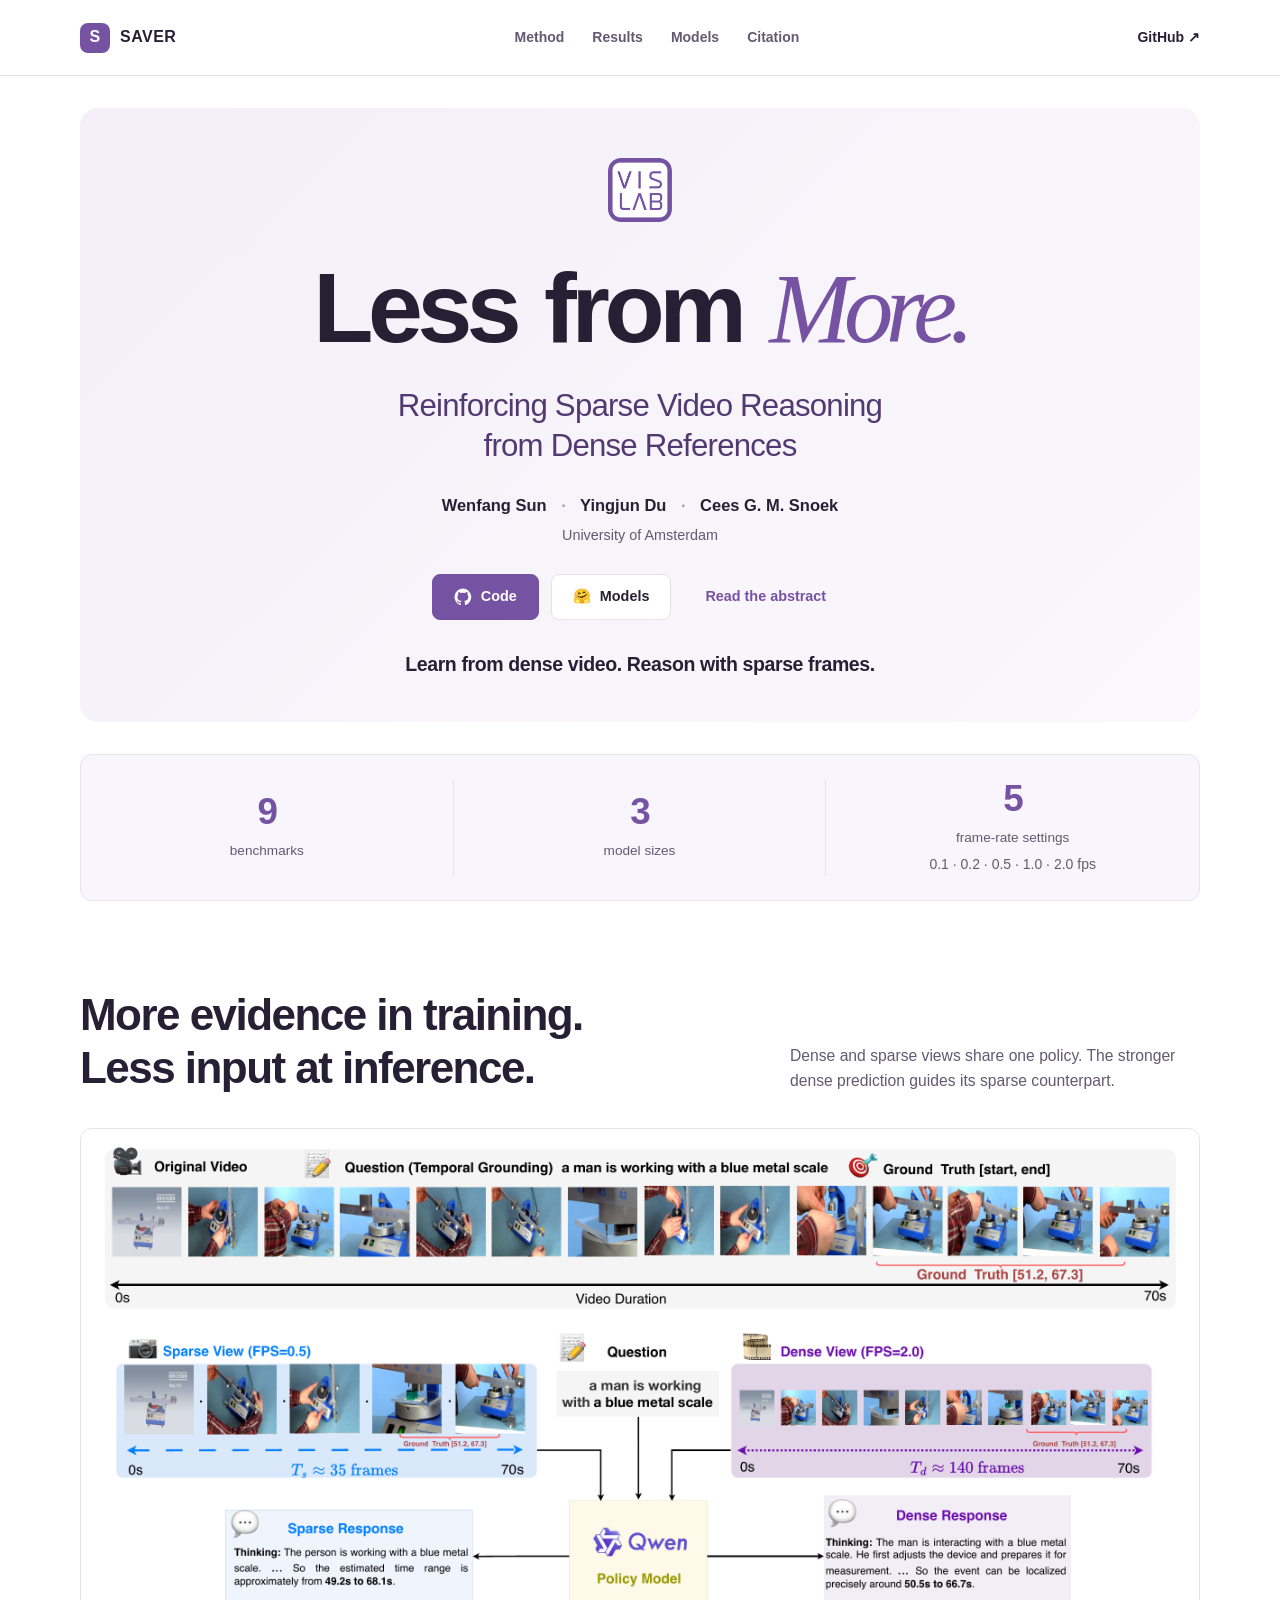
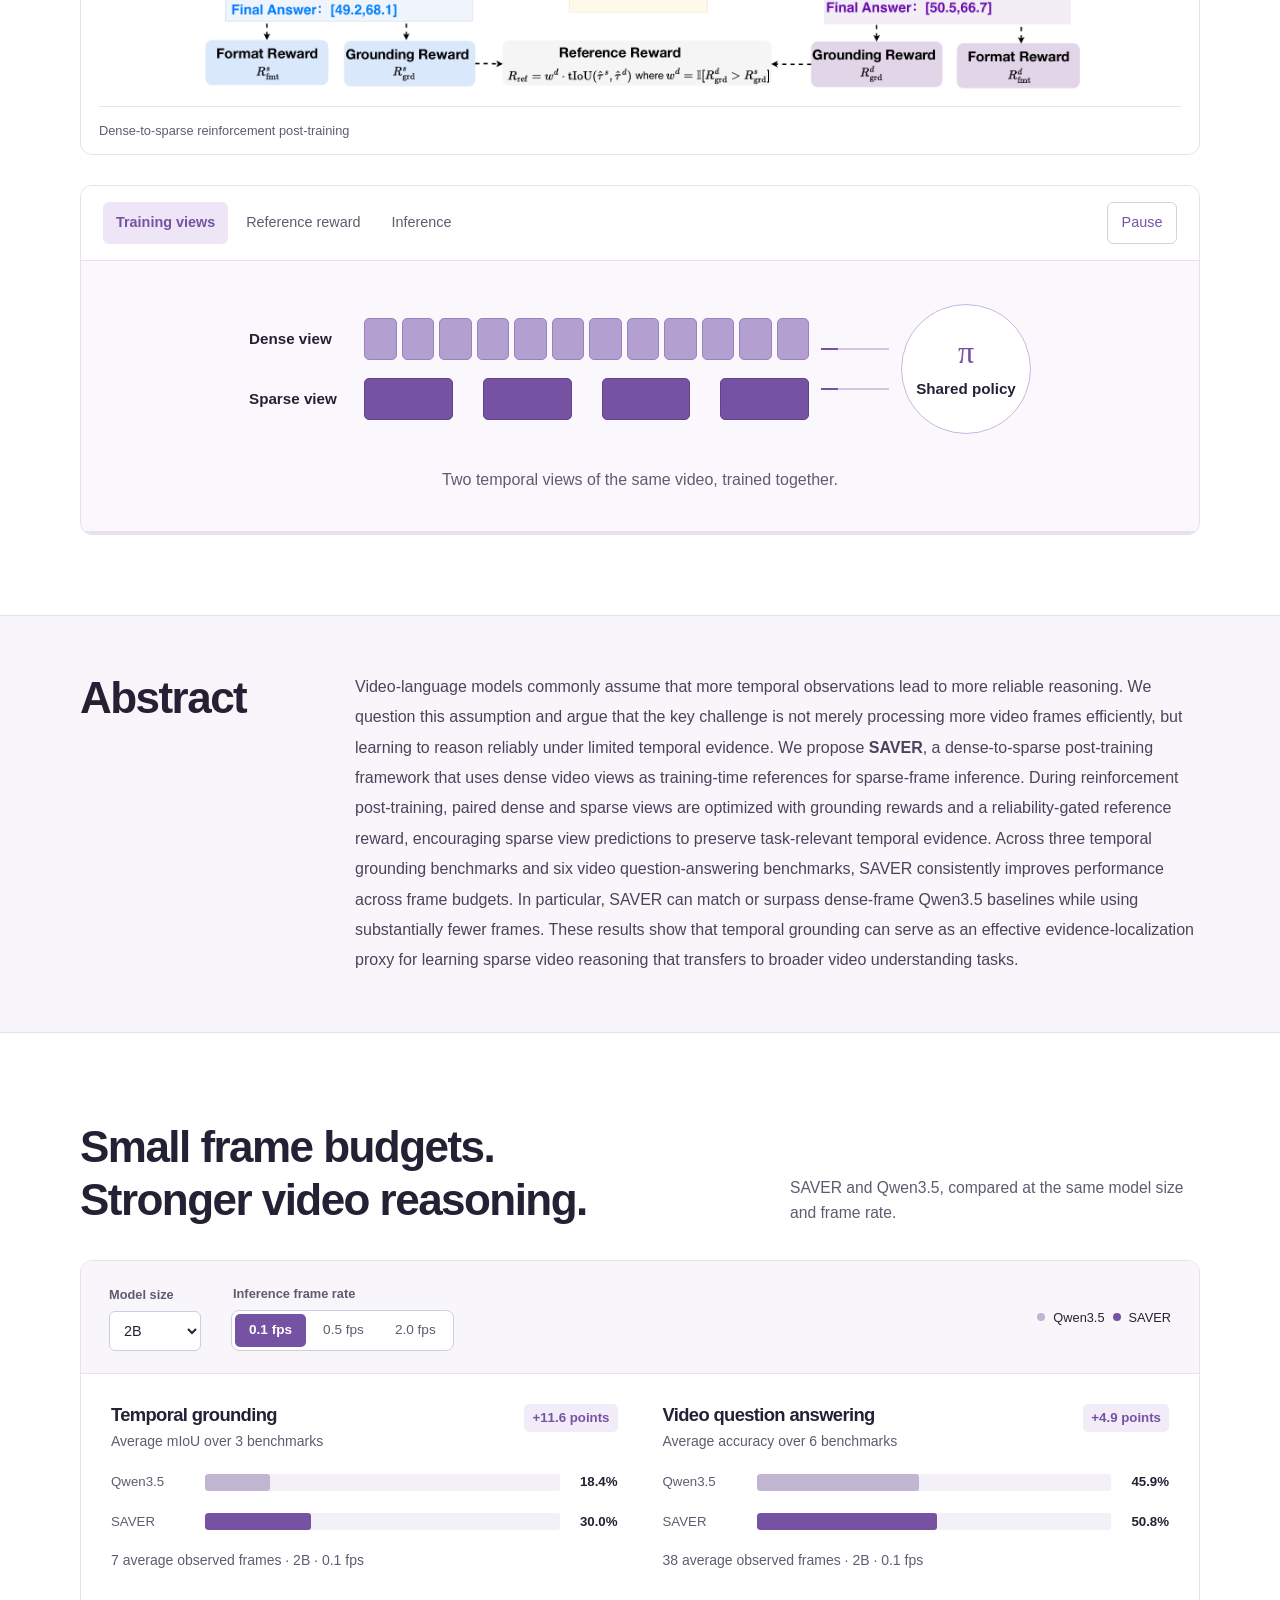
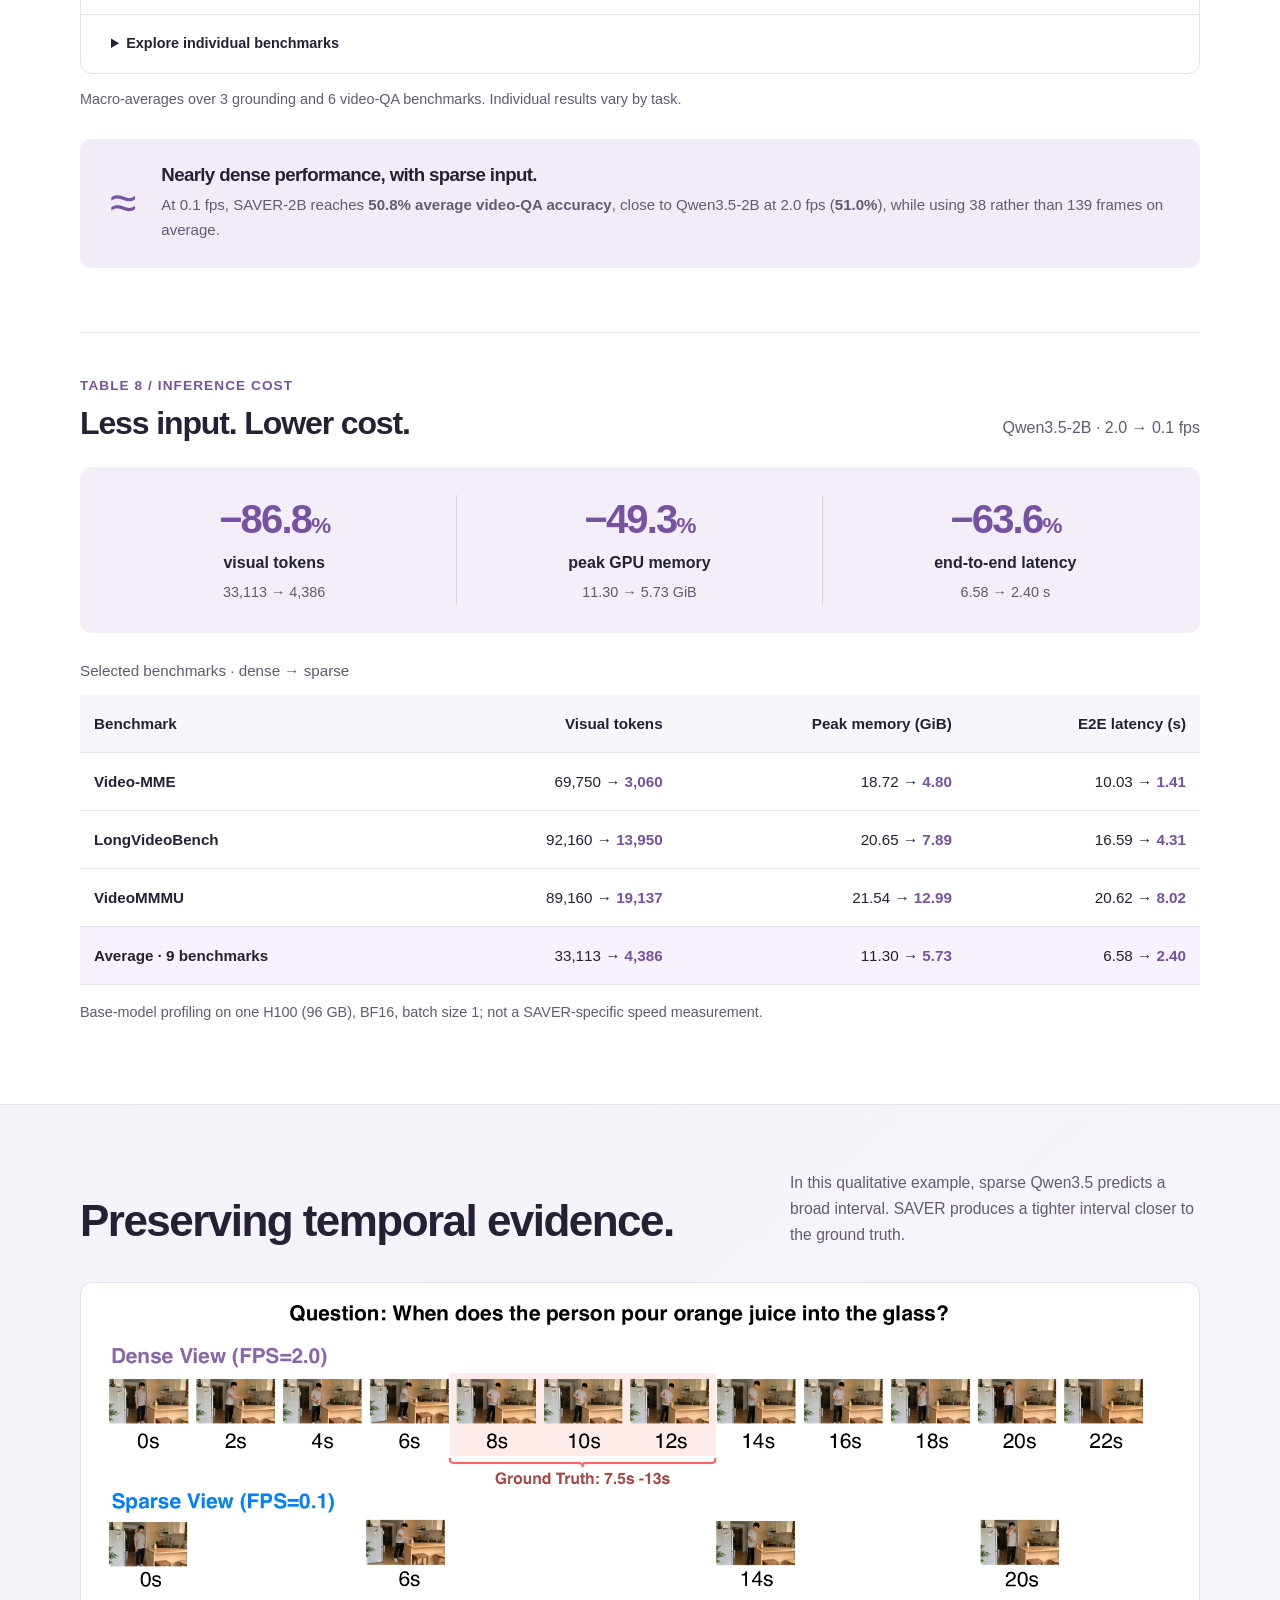
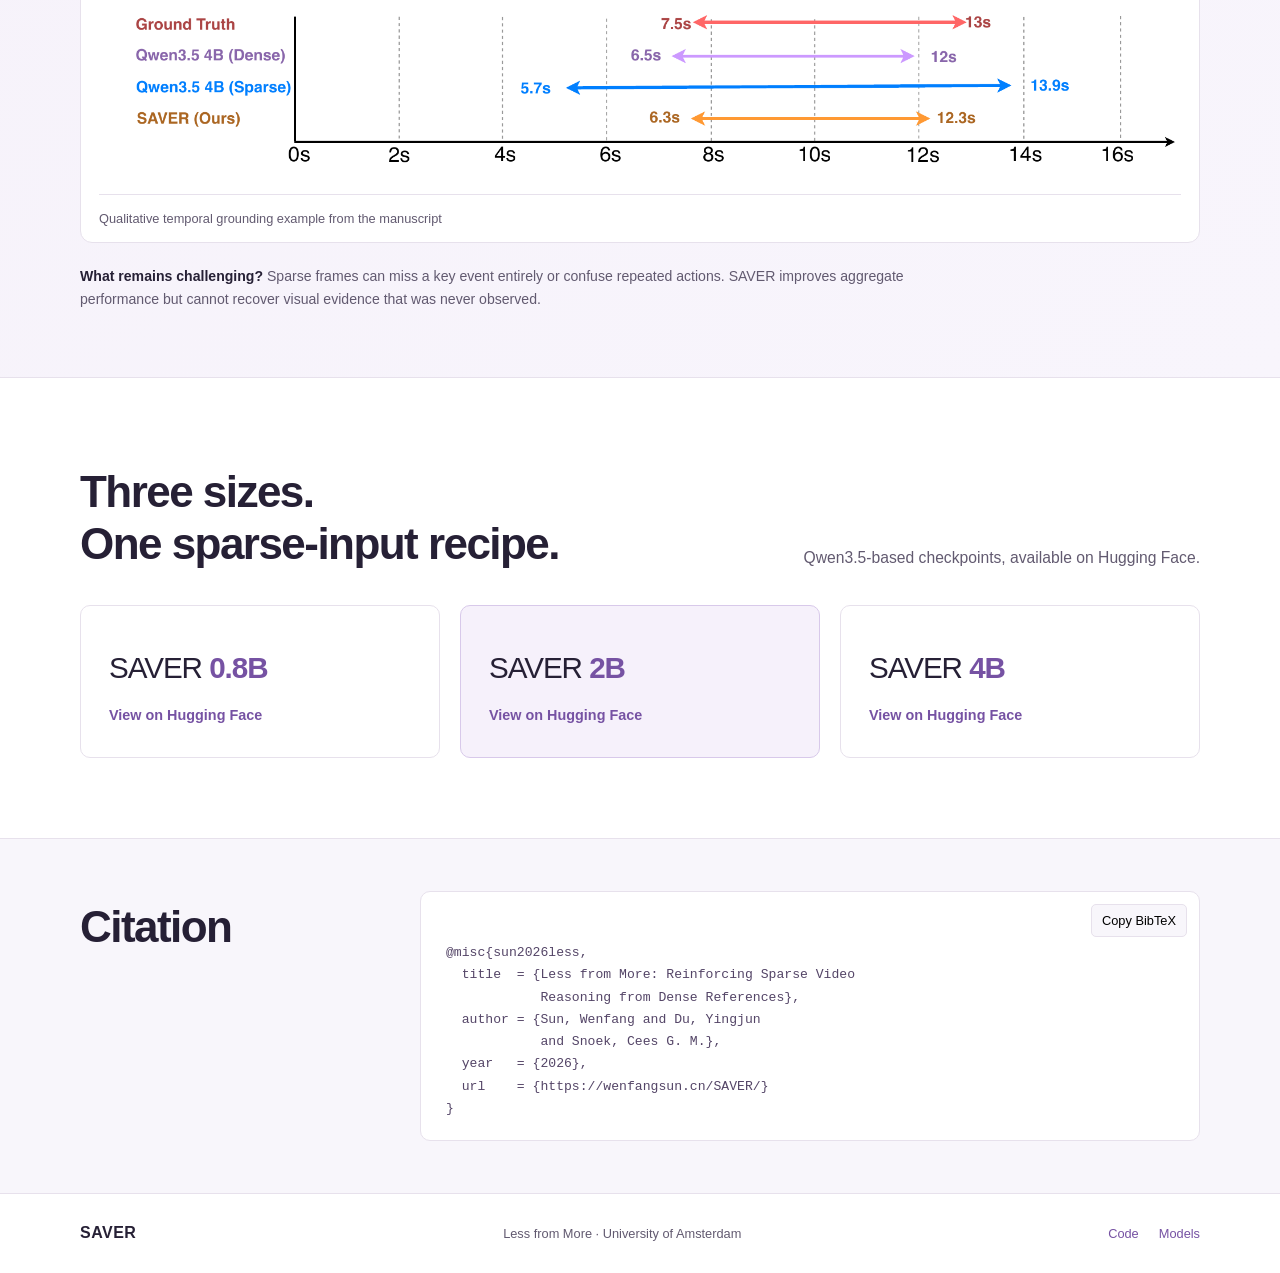
==== commit 5f0e29ec: "fix: remove corresponding author markers from project page" ====
--- a/docs/site/index.html
+++ b/docs/site/index.html
@@ -26,8 +26,8 @@
     <a class="lab-logo" href="https://ivi.fnwi.uva.nl/vislab/" aria-label="VIS Lab website"><img src="assets/vislab-logo.png" alt="VIS Lab" width="500" height="500"></a>
     <h1 id="title">Less from <em>More.</em></h1>
     <p class="paper-title">Reinforcing Sparse Video Reasoning<br class="desktop-break"> from Dense References</p>
-    <p class="authors">Wenfang Sun <span>·</span> Yingjun Du<sup>†</sup> <span>·</span> Cees G. M. Snoek</p>
-    <p class="affiliation">University of Amsterdam <span> / </span> <small>† Corresponding author</small></p>
+    <p class="authors">Wenfang Sun <span>·</span> Yingjun Du <span>·</span> Cees G. M. Snoek</p>
+    <p class="affiliation">University of Amsterdam</p>
     <div class="hero-actions"><a class="button primary" href="https://github.com/lmsdss/SAVER"><svg viewBox="0 0 24 24" aria-hidden="true"><path d="M12 .8a11.3 11.3 0 0 0-3.6 22c.6.1.8-.3.8-.5v-2c-3.3.7-4-1.4-4-1.4-.5-1.3-1.3-1.6-1.3-1.6-1.1-.8.1-.8.1-.8 1.2.1 1.8 1.2 1.8 1.2 1.1 1.8 2.8 1.3 3.5 1 .1-.8.4-1.3.7-1.6-2.6-.3-5.4-1.3-5.4-5.6 0-1.2.4-2.2 1.2-3-.1-.3-.5-1.5.1-3 0 0 1-.3 3.1 1.2a10.8 10.8 0 0 1 5.7 0C16.8 5.2 17.8 5.5 17.8 5.5c.6 1.5.2 2.7.1 3 .8.8 1.2 1.8 1.2 3 0 4.3-2.8 5.3-5.4 5.6.4.4.8 1.1.8 2.2v3c0 .3.2.6.8.5A11.3 11.3 0 0 0 12 .8Z"/></svg>Code</a><a class="button" href="https://huggingface.co/collections/lmsdss/saver-less-from-more"><span aria-hidden="true">🤗</span> Models</a><a class="button quiet" href="#abstract">Read the abstract</a></div>
     <p class="hero-summary">Learn from dense video. Reason with sparse frames.</p>
 
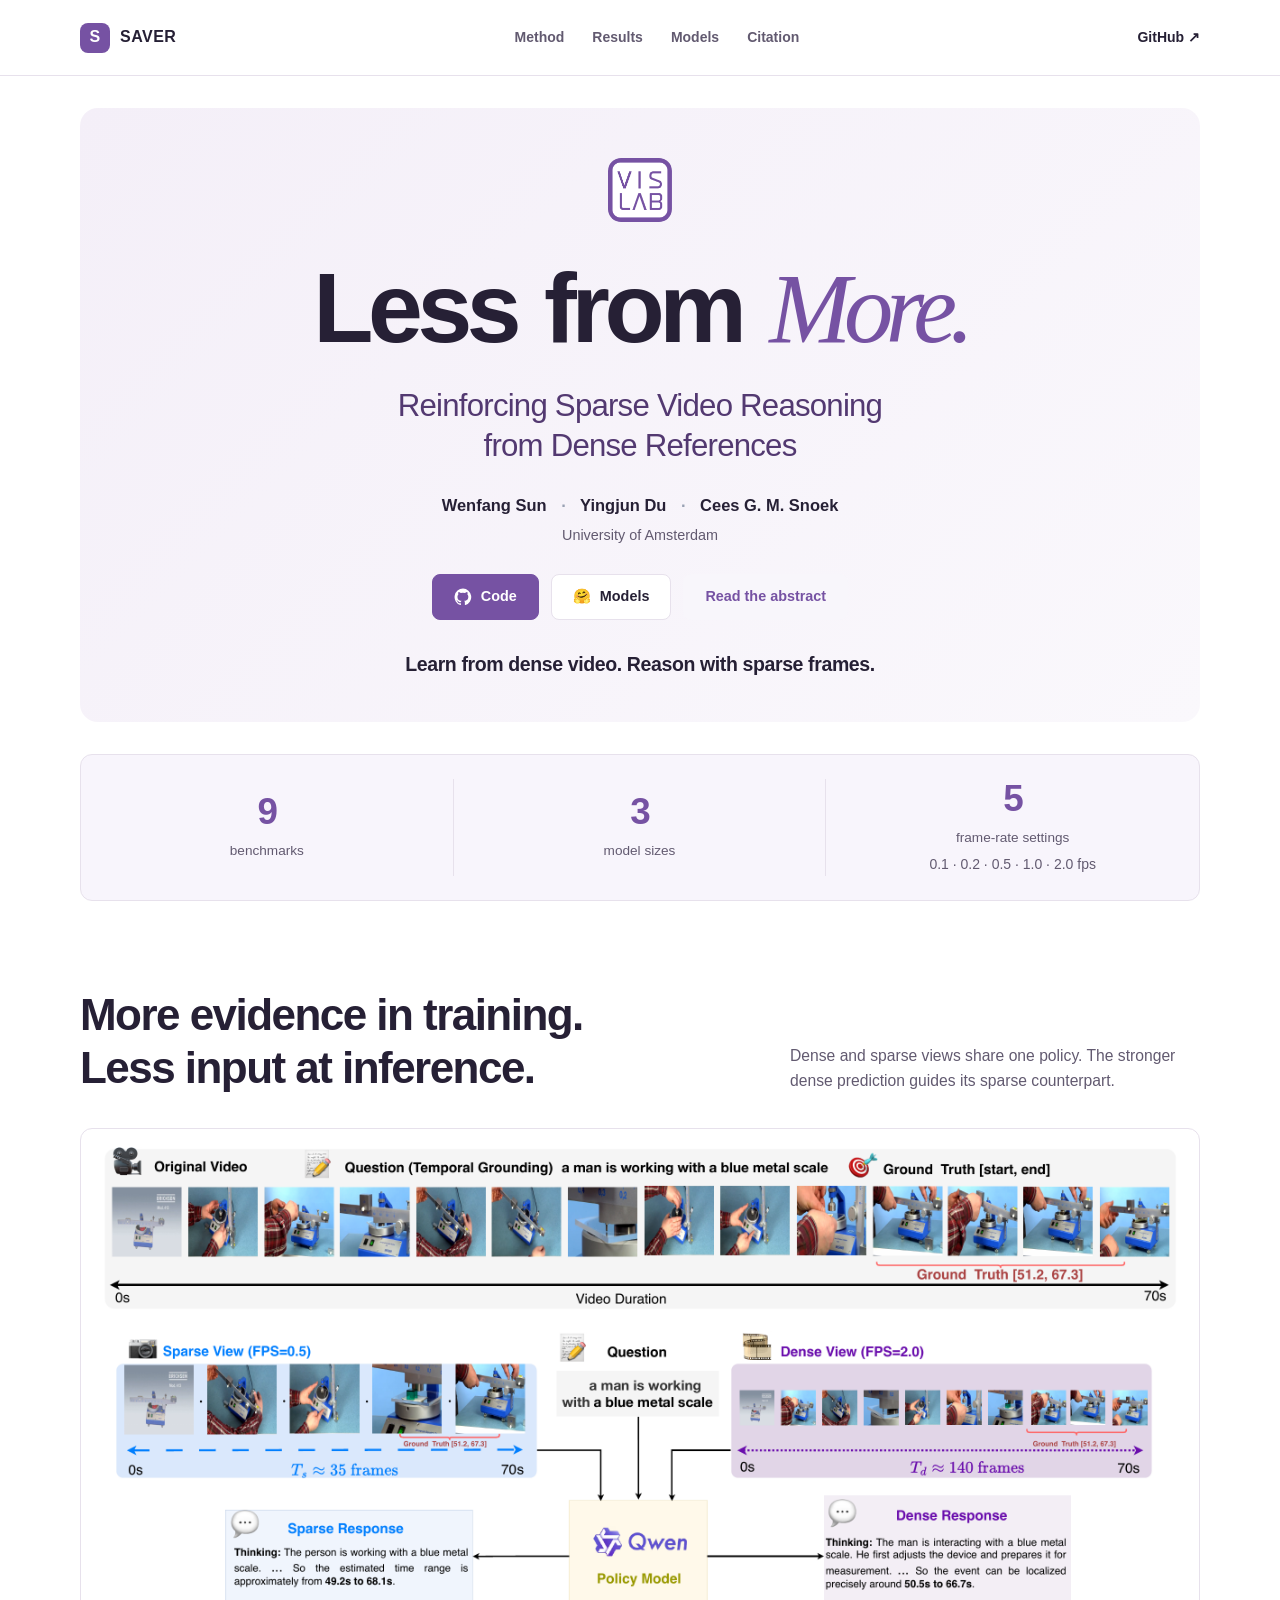
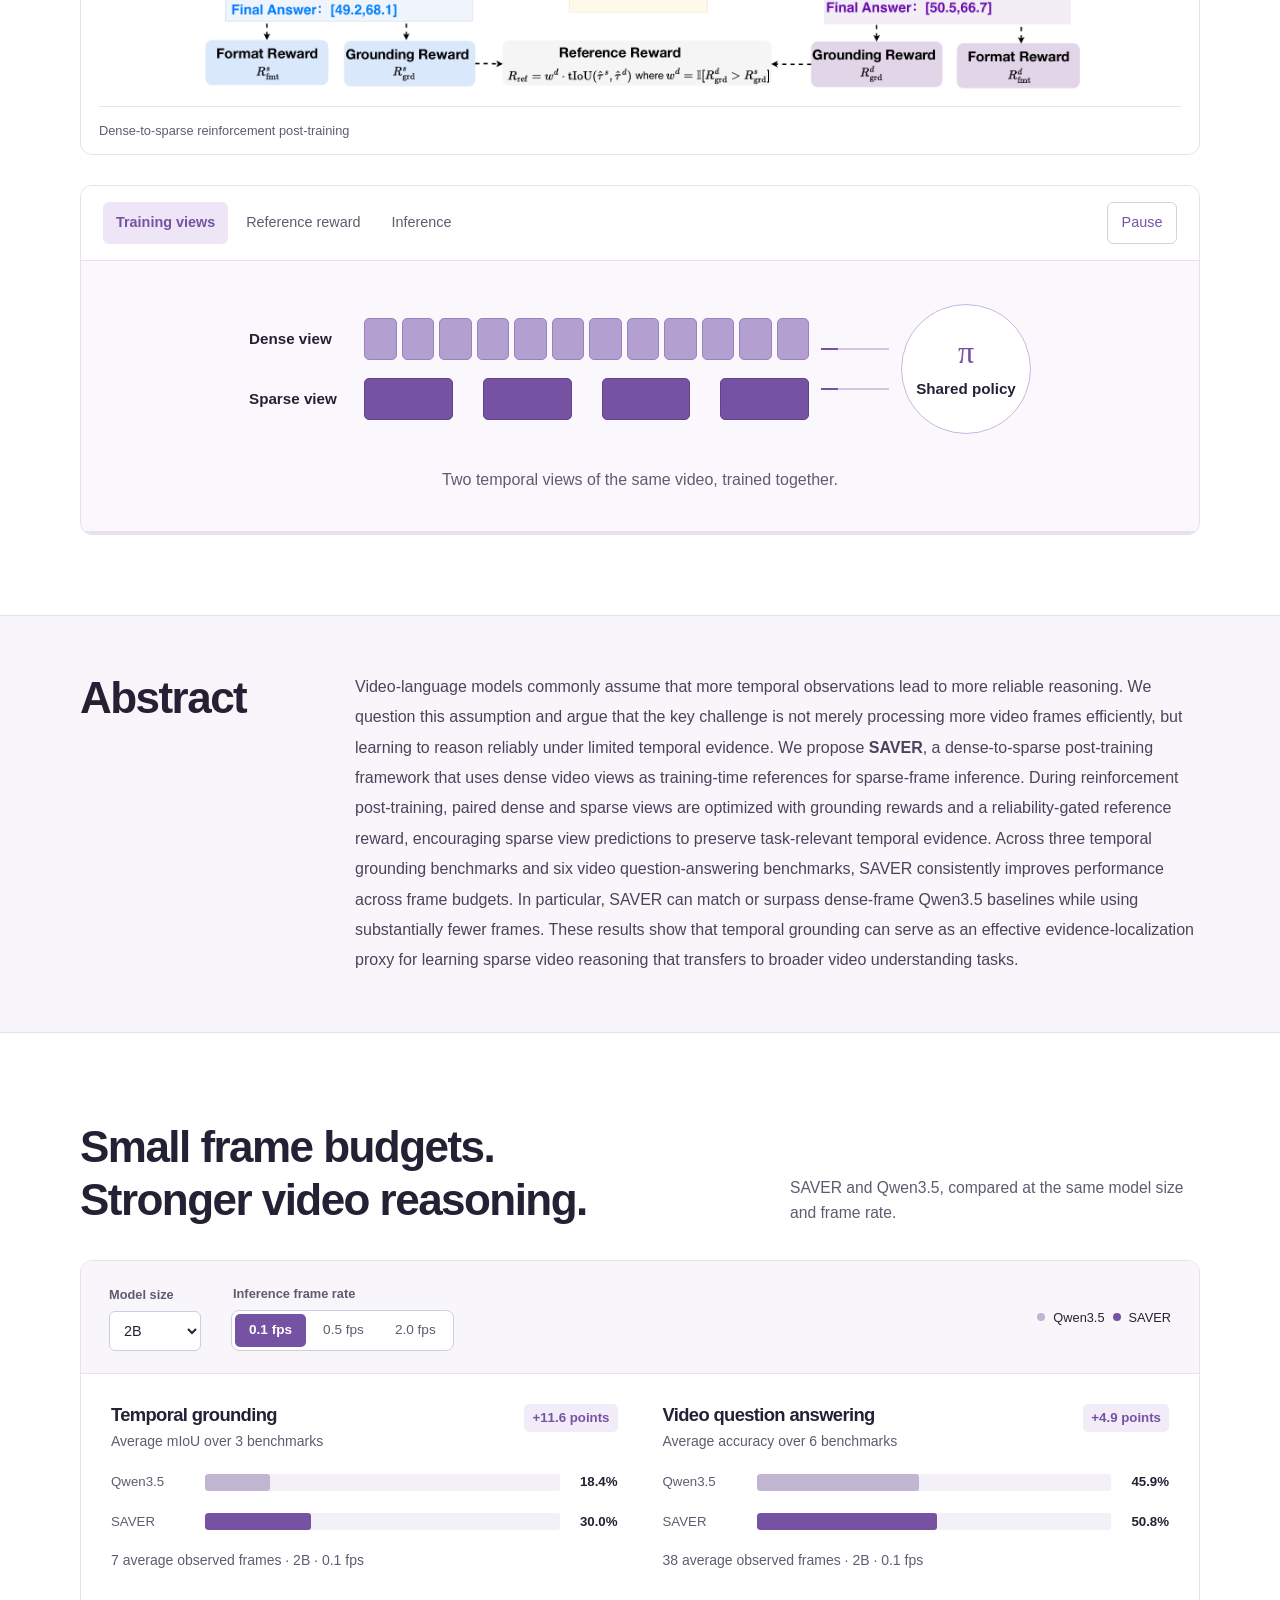
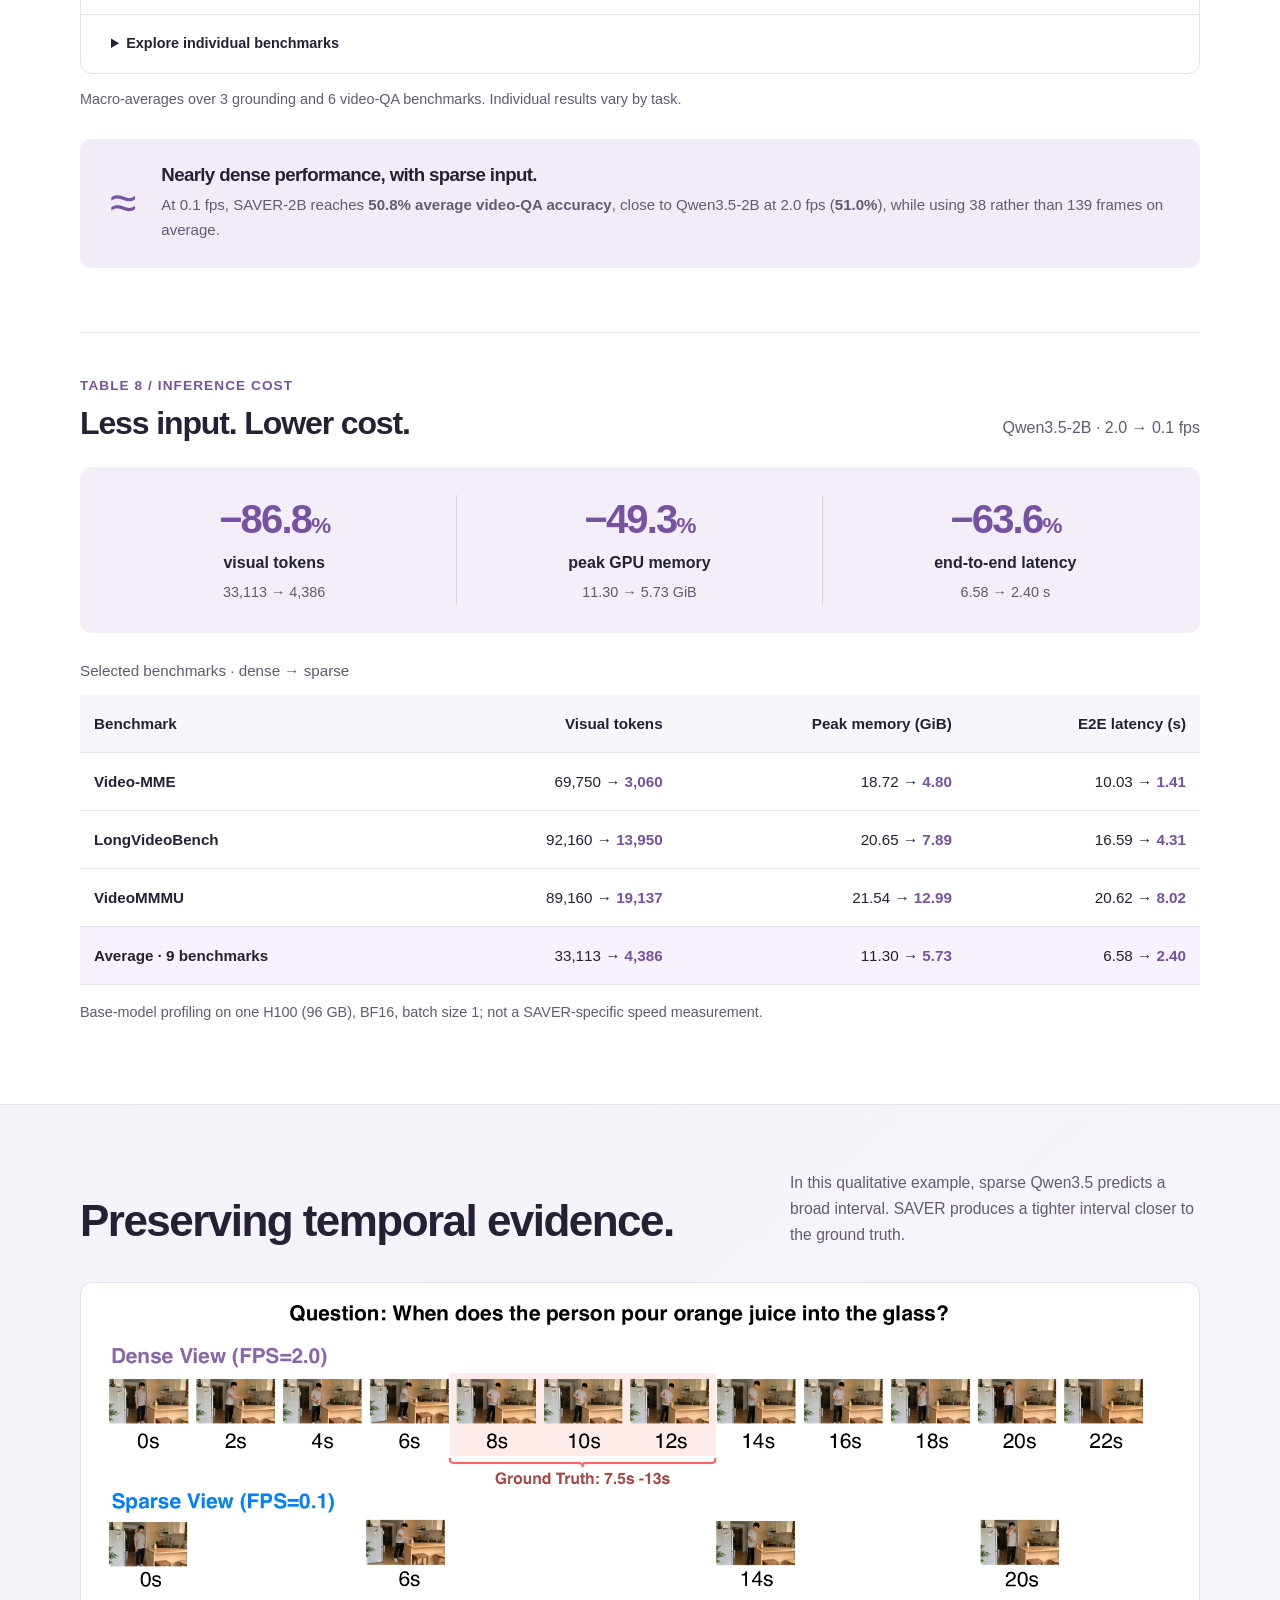
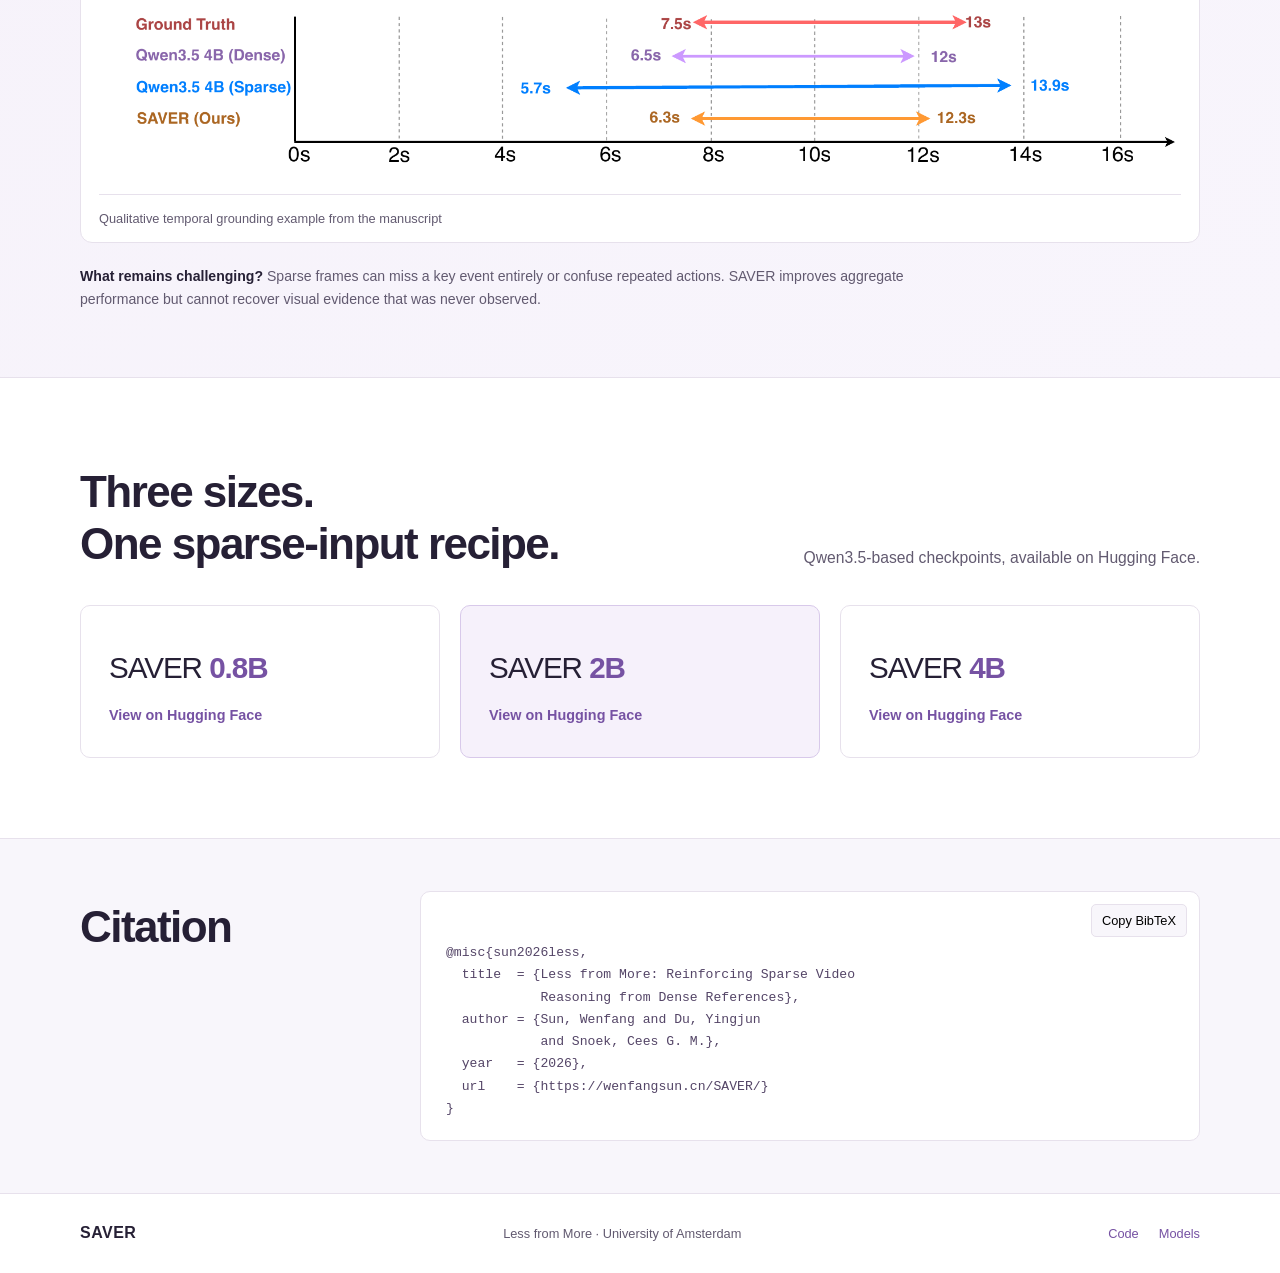
==== commit 20d41e56: "feat: link each author to their personal homepage" ====
--- a/docs/site/index.html
+++ b/docs/site/index.html
@@ -10,7 +10,7 @@
   <meta property="og:type" content="website">
   <link rel="canonical" href="https://wenfangsun.cn/SAVER/">
   <link rel="icon" type="image/svg+xml" href="assets/favicon.svg?v=purple">
-  <link rel="stylesheet" href="style.css?v=animation">
+  <link rel="stylesheet" href="style.css?v=author-links">
   <title>SAVER · Less from More</title>
   <script src="app.js?v=animation" defer></script>
 </head>
@@ -26,7 +26,7 @@
     <a class="lab-logo" href="https://ivi.fnwi.uva.nl/vislab/" aria-label="VIS Lab website"><img src="assets/vislab-logo.png" alt="VIS Lab" width="500" height="500"></a>
     <h1 id="title">Less from <em>More.</em></h1>
     <p class="paper-title">Reinforcing Sparse Video Reasoning<br class="desktop-break"> from Dense References</p>
-    <p class="authors">Wenfang Sun <span>·</span> Yingjun Du <span>·</span> Cees G. M. Snoek</p>
+    <p class="authors"><a href="https://wenfangsun.cn/">Wenfang Sun</a> <span>·</span> <a href="https://yingjundu.github.io/">Yingjun Du</a> <span>·</span> <a href="https://www.ceessnoek.info/">Cees G. M. Snoek</a></p>
     <p class="affiliation">University of Amsterdam</p>
     <div class="hero-actions"><a class="button primary" href="https://github.com/lmsdss/SAVER"><svg viewBox="0 0 24 24" aria-hidden="true"><path d="M12 .8a11.3 11.3 0 0 0-3.6 22c.6.1.8-.3.8-.5v-2c-3.3.7-4-1.4-4-1.4-.5-1.3-1.3-1.6-1.3-1.6-1.1-.8.1-.8.1-.8 1.2.1 1.8 1.2 1.8 1.2 1.1 1.8 2.8 1.3 3.5 1 .1-.8.4-1.3.7-1.6-2.6-.3-5.4-1.3-5.4-5.6 0-1.2.4-2.2 1.2-3-.1-.3-.5-1.5.1-3 0 0 1-.3 3.1 1.2a10.8 10.8 0 0 1 5.7 0C16.8 5.2 17.8 5.5 17.8 5.5c.6 1.5.2 2.7.1 3 .8.8 1.2 1.8 1.2 3 0 4.3-2.8 5.3-5.4 5.6.4.4.8 1.1.8 2.2v3c0 .3.2.6.8.5A11.3 11.3 0 0 0 12 .8Z"/></svg>Code</a><a class="button" href="https://huggingface.co/collections/lmsdss/saver-less-from-more"><span aria-hidden="true">🤗</span> Models</a><a class="button quiet" href="#abstract">Read the abstract</a></div>
     <p class="hero-summary">Learn from dense video. Reason with sparse frames.</p>
--- a/docs/site/style.css
+++ b/docs/site/style.css
@@ -18,3 +18,5 @@
 @keyframes frame-pulse{0%,100%{opacity:.55;transform:translateY(0)}45%{opacity:1;transform:translateY(-3px)}}@keyframes signal-flow{from{left:-25%}to{left:100%}}@keyframes interval-align{0%,20%,100%{left:8%;width:78%}55%,85%{left:28%;width:40%}}@keyframes phase-timer{from{transform:scaleX(0)}to{transform:scaleX(1)}}@keyframes phase-reveal{from{opacity:0;transform:translateY(6px)}to{opacity:1;transform:translateY(0)}}
 @media(max-width:620px){.animation-toolbar{padding:12px;gap:8px;align-items:flex-start}.animation-tabs{gap:2px}.animation-tabs button{font-size:.8rem;padding:7px 8px}.animation-play{font-size:.8rem;min-width:58px;padding:7px}.animation-scene{padding:25px 16px;min-height:300px}.paired-diagram{flex-wrap:wrap;gap:20px}.video-views{width:100%}.video-lane{gap:10px}.video-lane>span{width:82px;font-size:.85rem}.frame-strip{height:31px;gap:3px}.sparse-strip{gap:22px}.flow-connector{display:none}.policy-node{min-height:92px;min-width:92px;gap:5px}.policy-node strong{font-size:.8rem}.policy-monogram{font-size:1.6rem}.animation-caption{font-size:.9rem;margin-top:22px}.reward-diagram{flex-direction:column;gap:15px}.intervals{width:100%;padding:0}.intervals>div{grid-template-columns:95px 1fr;gap:12px;margin:15px 0}.gate-node{padding:12px 20px;gap:5px}.gate-node strong{font-size:1.5rem}.inference-diagram{flex-wrap:wrap;gap:15px;min-height:210px}.inference-input{width:100%;max-width:240px}.single-flow{width:28px;margin:0}.inference-input + .single-flow{display:none}.answer-node{min-width:70px}.answer-node strong{font-size:.8rem}}
 @media(prefers-reduced-motion:reduce){.method-animation *,.method-animation *::after{animation:none!important}}
+
+.authors a{color:inherit}.authors a:hover{color:var(--purple);text-decoration:underline;text-underline-offset:4px}
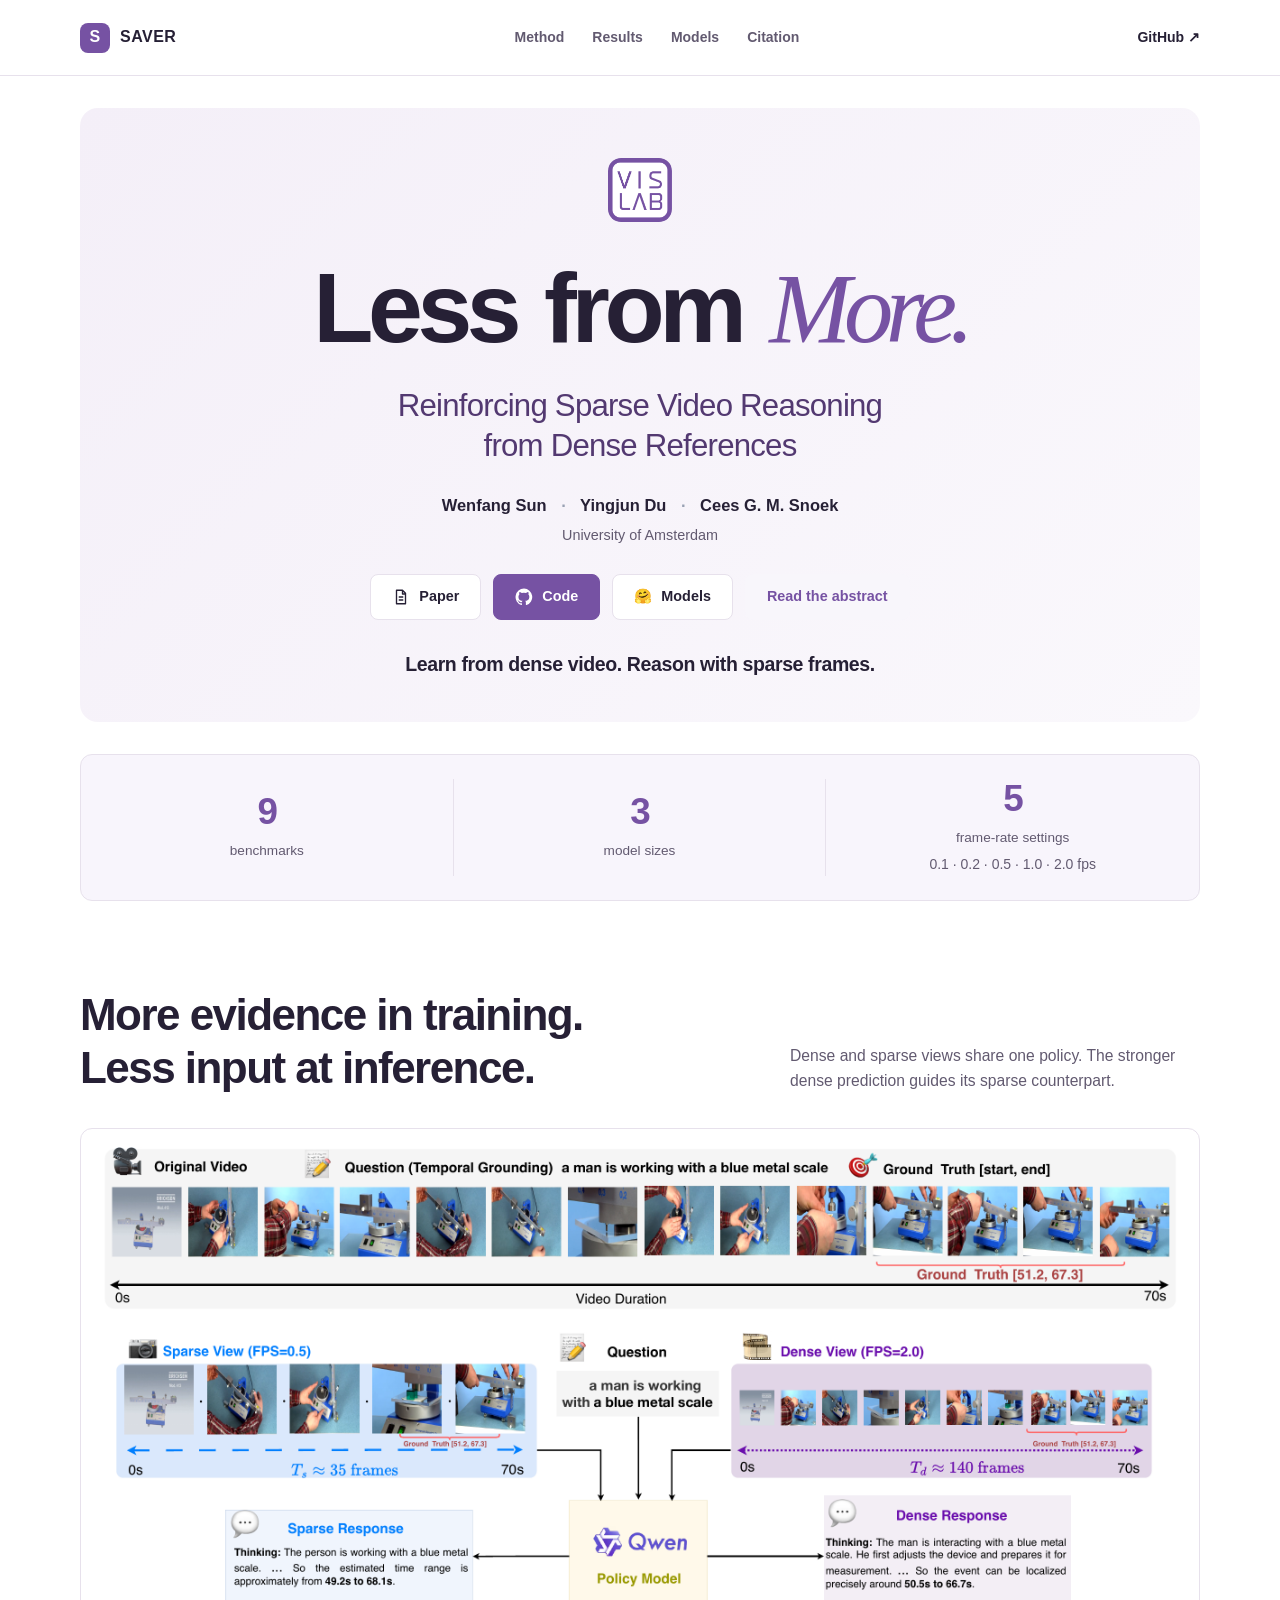
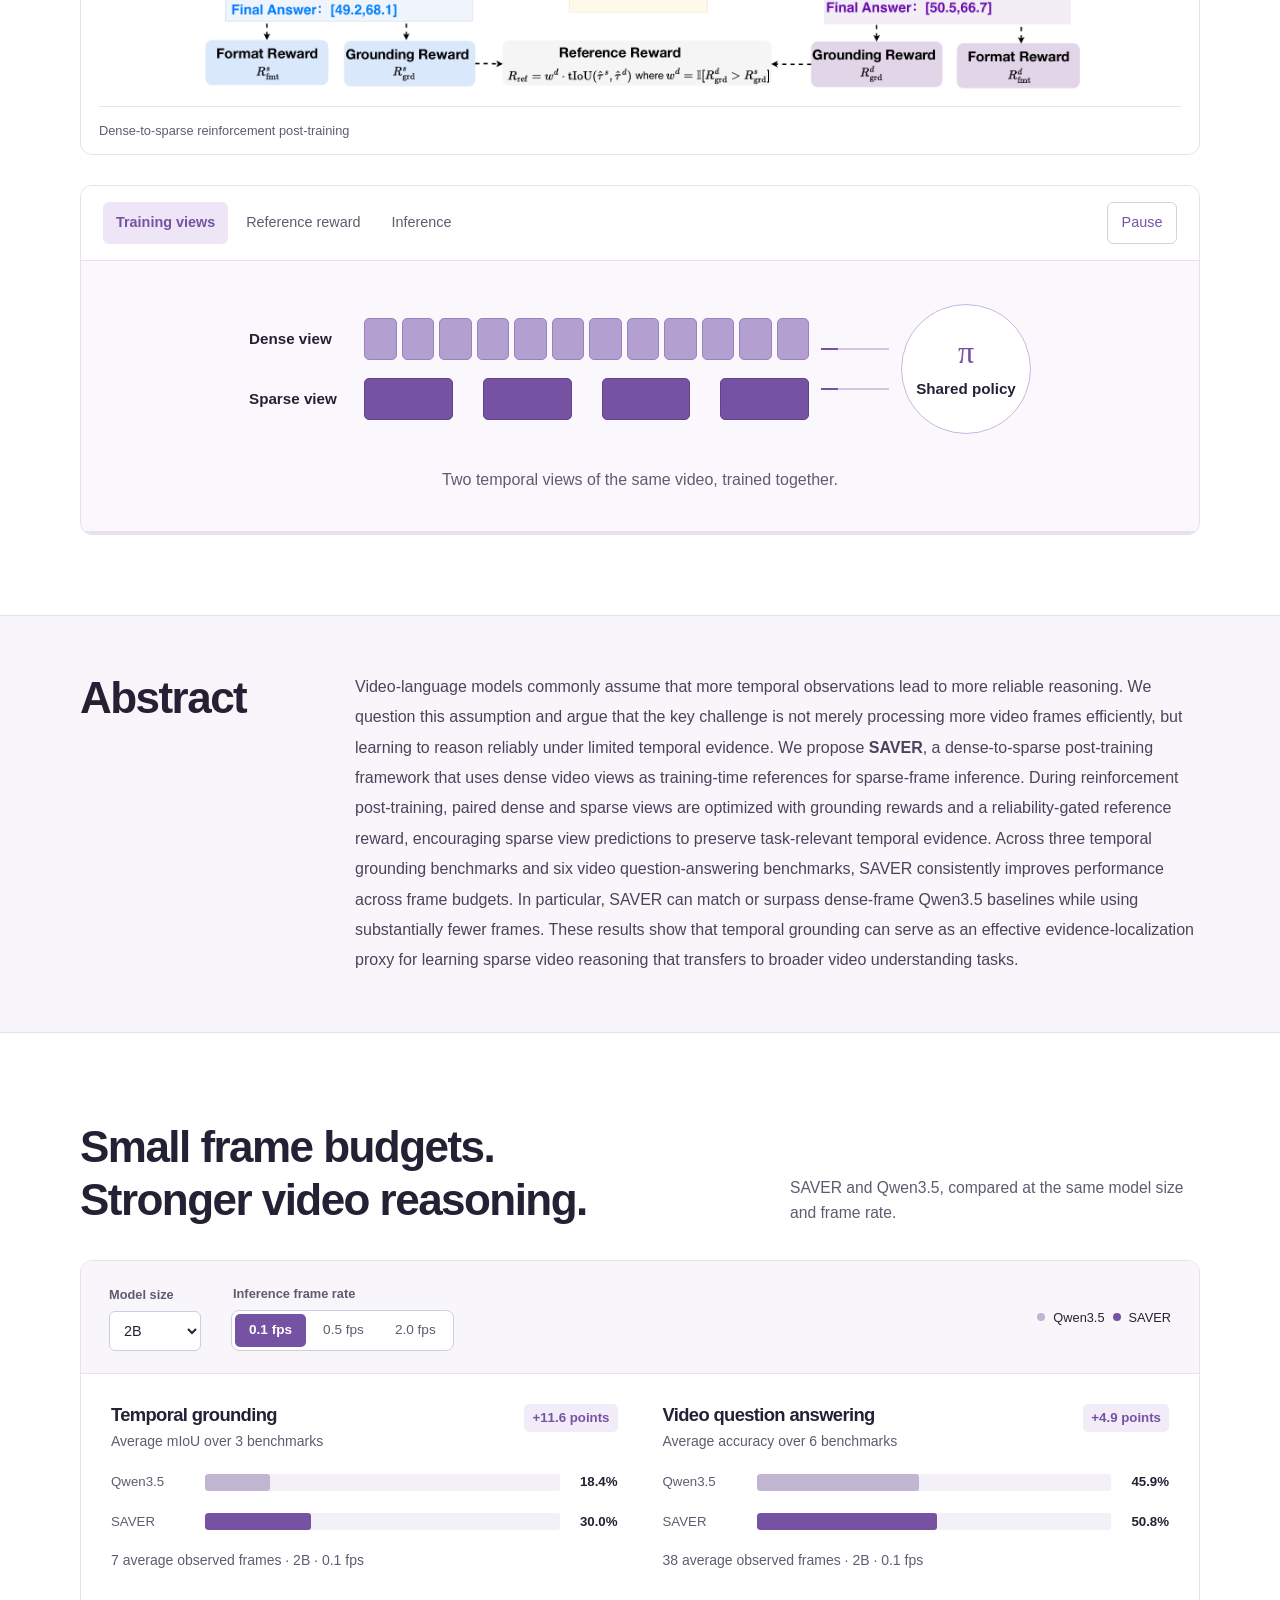
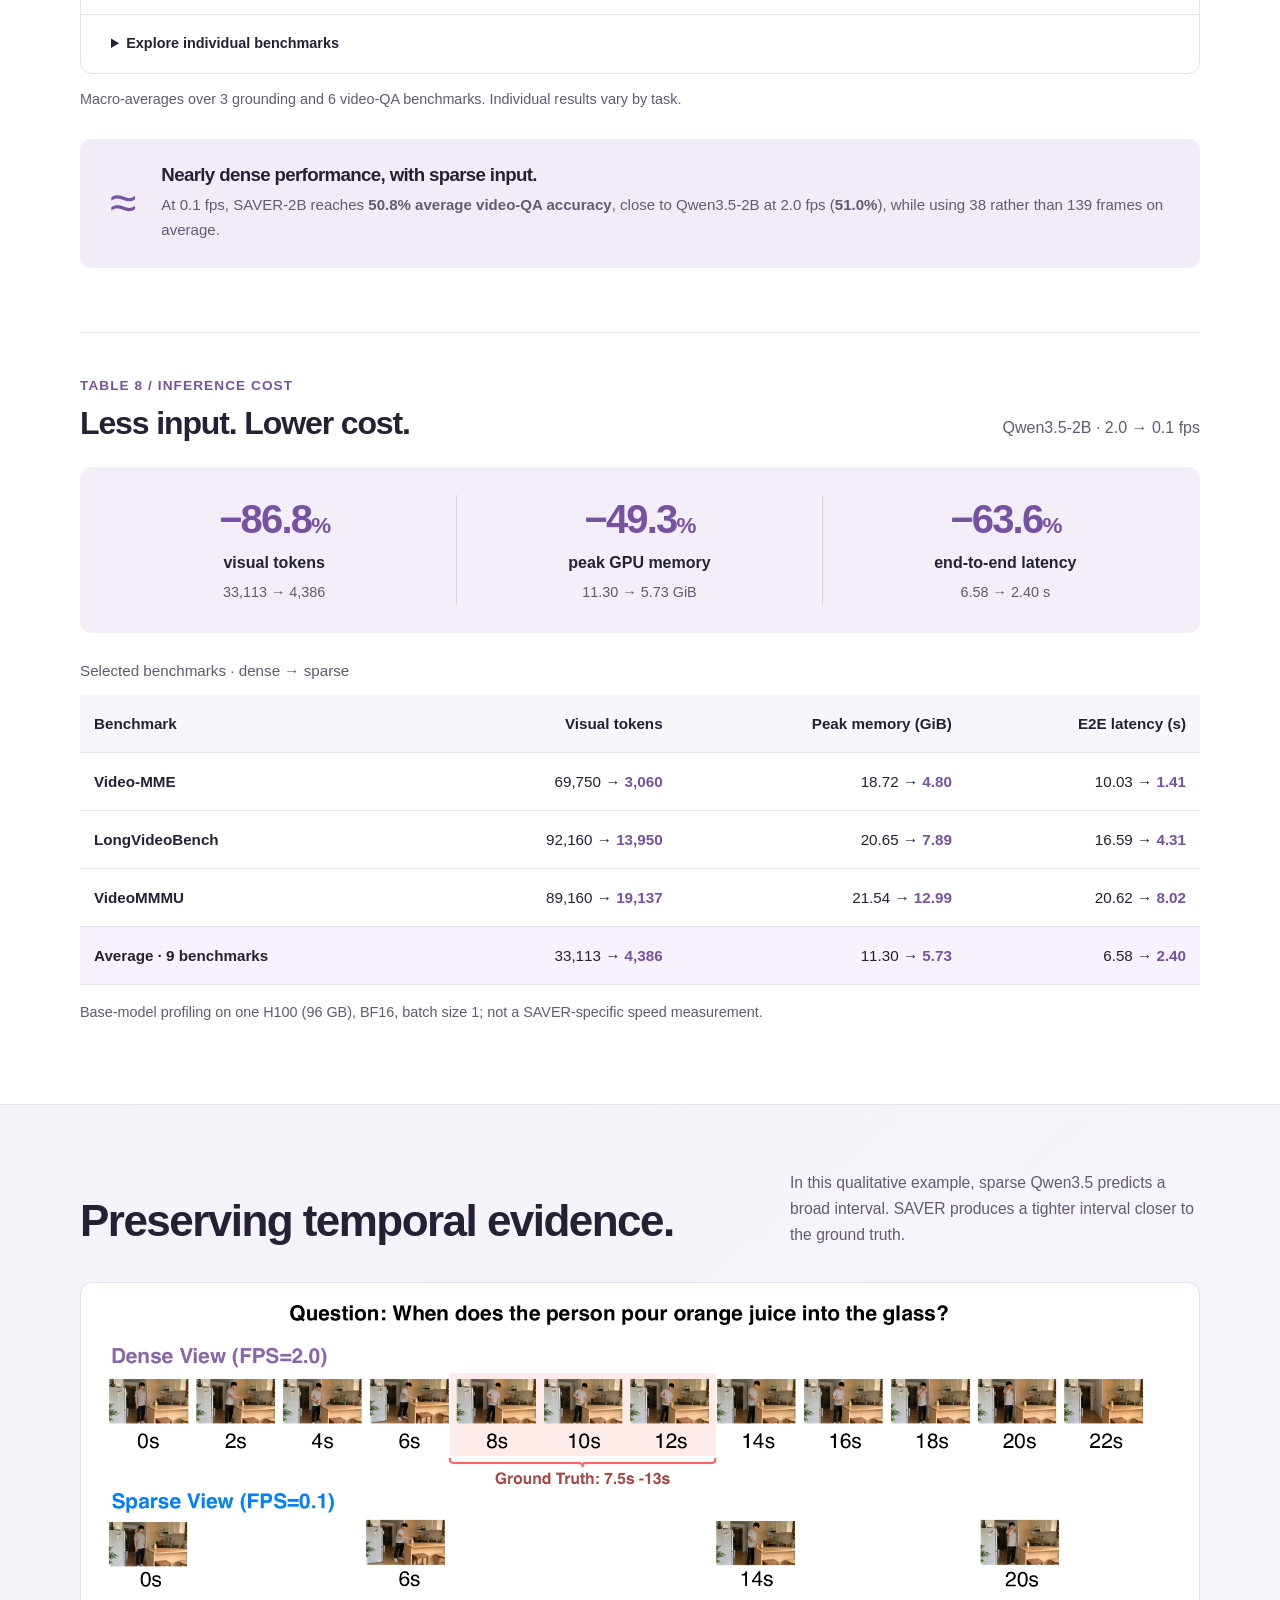
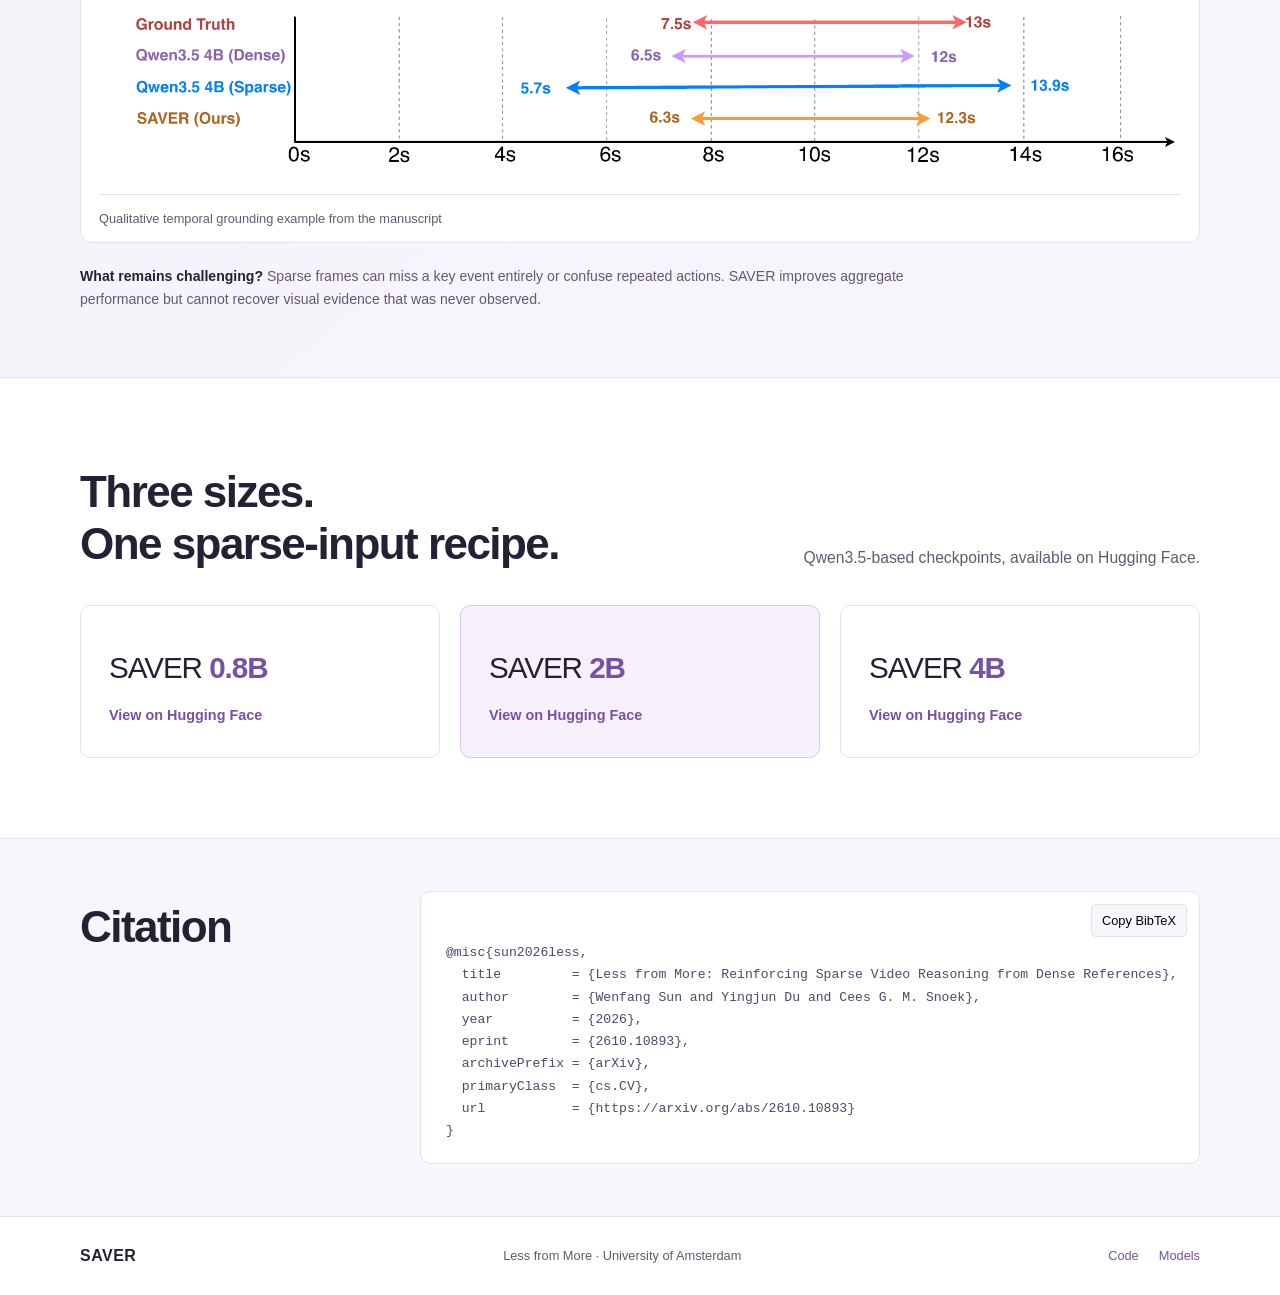
==== commit 7ad57a43: "docs: add arXiv paper link and citation" ====
--- a/docs/site/index.html
+++ b/docs/site/index.html
@@ -28,7 +28,7 @@
     <p class="paper-title">Reinforcing Sparse Video Reasoning<br class="desktop-break"> from Dense References</p>
     <p class="authors"><a href="https://wenfangsun.cn/">Wenfang Sun</a> <span>·</span> <a href="https://yingjundu.github.io/">Yingjun Du</a> <span>·</span> <a href="https://www.ceessnoek.info/">Cees G. M. Snoek</a></p>
     <p class="affiliation">University of Amsterdam</p>
-    <div class="hero-actions"><a class="button primary" href="https://github.com/lmsdss/SAVER"><svg viewBox="0 0 24 24" aria-hidden="true"><path d="M12 .8a11.3 11.3 0 0 0-3.6 22c.6.1.8-.3.8-.5v-2c-3.3.7-4-1.4-4-1.4-.5-1.3-1.3-1.6-1.3-1.6-1.1-.8.1-.8.1-.8 1.2.1 1.8 1.2 1.8 1.2 1.1 1.8 2.8 1.3 3.5 1 .1-.8.4-1.3.7-1.6-2.6-.3-5.4-1.3-5.4-5.6 0-1.2.4-2.2 1.2-3-.1-.3-.5-1.5.1-3 0 0 1-.3 3.1 1.2a10.8 10.8 0 0 1 5.7 0C16.8 5.2 17.8 5.5 17.8 5.5c.6 1.5.2 2.7.1 3 .8.8 1.2 1.8 1.2 3 0 4.3-2.8 5.3-5.4 5.6.4.4.8 1.1.8 2.2v3c0 .3.2.6.8.5A11.3 11.3 0 0 0 12 .8Z"/></svg>Code</a><a class="button" href="https://huggingface.co/collections/lmsdss/saver-less-from-more"><span aria-hidden="true">🤗</span> Models</a><a class="button quiet" href="#abstract">Read the abstract</a></div>
+    <div class="hero-actions"><a class="button" href="https://arxiv.org/abs/2610.10893"><svg viewBox="0 0 24 24" aria-hidden="true"><path fill="none" stroke="currentColor" stroke-width="1.8" stroke-linejoin="round" d="M6 3h8l4 4v14H6V3Z M14 3v5h4 M9 12h6 M9 16h6"/></svg>Paper</a><a class="button primary" href="https://github.com/lmsdss/SAVER"><svg viewBox="0 0 24 24" aria-hidden="true"><path d="M12 .8a11.3 11.3 0 0 0-3.6 22c.6.1.8-.3.8-.5v-2c-3.3.7-4-1.4-4-1.4-.5-1.3-1.3-1.6-1.3-1.6-1.1-.8.1-.8.1-.8 1.2.1 1.8 1.2 1.8 1.2 1.1 1.8 2.8 1.3 3.5 1 .1-.8.4-1.3.7-1.6-2.6-.3-5.4-1.3-5.4-5.6 0-1.2.4-2.2 1.2-3-.1-.3-.5-1.5.1-3 0 0 1-.3 3.1 1.2a10.8 10.8 0 0 1 5.7 0C16.8 5.2 17.8 5.5 17.8 5.5c.6 1.5.2 2.7.1 3 .8.8 1.2 1.8 1.2 3 0 4.3-2.8 5.3-5.4 5.6.4.4.8 1.1.8 2.2v3c0 .3.2.6.8.5A11.3 11.3 0 0 0 12 .8Z"/></svg>Code</a><a class="button" href="https://huggingface.co/collections/lmsdss/saver-less-from-more"><span aria-hidden="true">🤗</span> Models</a><a class="button quiet" href="#abstract">Read the abstract</a></div>
     <p class="hero-summary">Learn from dense video. Reason with sparse frames.</p>
 
   </section>
@@ -72,12 +72,13 @@
   <section id="examples" class="example-band"><div class="container"><div class="section-heading"><div><h2>Preserving temporal evidence.</h2></div><p class="section-intro">In this qualitative example, sparse Qwen3.5 predicts a broad interval. SAVER produces a tighter interval closer to the ground truth.</p></div><figure class="figure-panel"><a href="assets/grounding-example.png" target="_blank" rel="noopener" aria-label="Open full-resolution temporal grounding example"><img src="assets/grounding-example.png" width="1900" height="841" loading="lazy" alt="Pouring orange juice example: ground truth 7.5 to 13 seconds, sparse Qwen3.5 prediction 5.7 to 13.9 seconds, SAVER prediction 6.3 to 12.3 seconds."></a><figcaption><span>Qualitative temporal grounding example from the manuscript</span></figcaption></figure><p class="limitations"><strong>What remains challenging?</strong> Sparse frames can miss a key event entirely or confuse repeated actions. SAVER improves aggregate performance but cannot recover visual evidence that was never observed.</p></div></section>
   <section id="models" class="section container"><div class="section-heading"><div><h2>Three sizes.<br>One sparse-input recipe.</h2></div><p class="section-intro">Qwen3.5-based checkpoints, available on Hugging Face.</p></div><div class="model-grid"><a href="https://huggingface.co/lmsdss/SAVER-0.8B" class="model-card"><h3>SAVER <strong>0.8B</strong></h3><span class="model-link">View on Hugging Face</span></a><a href="https://huggingface.co/lmsdss/SAVER-2B" class="model-card featured"><h3>SAVER <strong>2B</strong></h3><span class="model-link">View on Hugging Face</span></a><a href="https://huggingface.co/lmsdss/SAVER-4B" class="model-card"><h3>SAVER <strong>4B</strong></h3><span class="model-link">View on Hugging Face</span></a></div></section>
   <section id="citation" class="citation-band"><div class="container citation-grid"><div><h2>Citation</h2></div><div class="citation-code"><button id="copy-citation" type="button">Copy BibTeX</button><pre><code id="bibtex">@misc{sun2026less,
-  title  = {Less from More: Reinforcing Sparse Video
-            Reasoning from Dense References},
-  author = {Sun, Wenfang and Du, Yingjun
-            and Snoek, Cees G. M.},
-  year   = {2026},
-  url    = {https://wenfangsun.cn/SAVER/}
+  title         = {Less from More: Reinforcing Sparse Video Reasoning from Dense References},
+  author        = {Wenfang Sun and Yingjun Du and Cees G. M. Snoek},
+  year          = {2026},
+  eprint        = {2610.10893},
+  archivePrefix = {arXiv},
+  primaryClass  = {cs.CV},
+  url           = {https://arxiv.org/abs/2610.10893}
 }</code></pre><p id="copy-status" role="status"></p></div></div></section>
 </main>
 <footer class="container"><a class="wordmark" href="#">SAVER</a><p>Less from More · University of Amsterdam</p><div><a href="https://github.com/lmsdss/SAVER">Code</a><a href="https://huggingface.co/collections/lmsdss/saver-less-from-more">Models</a></div></footer>
